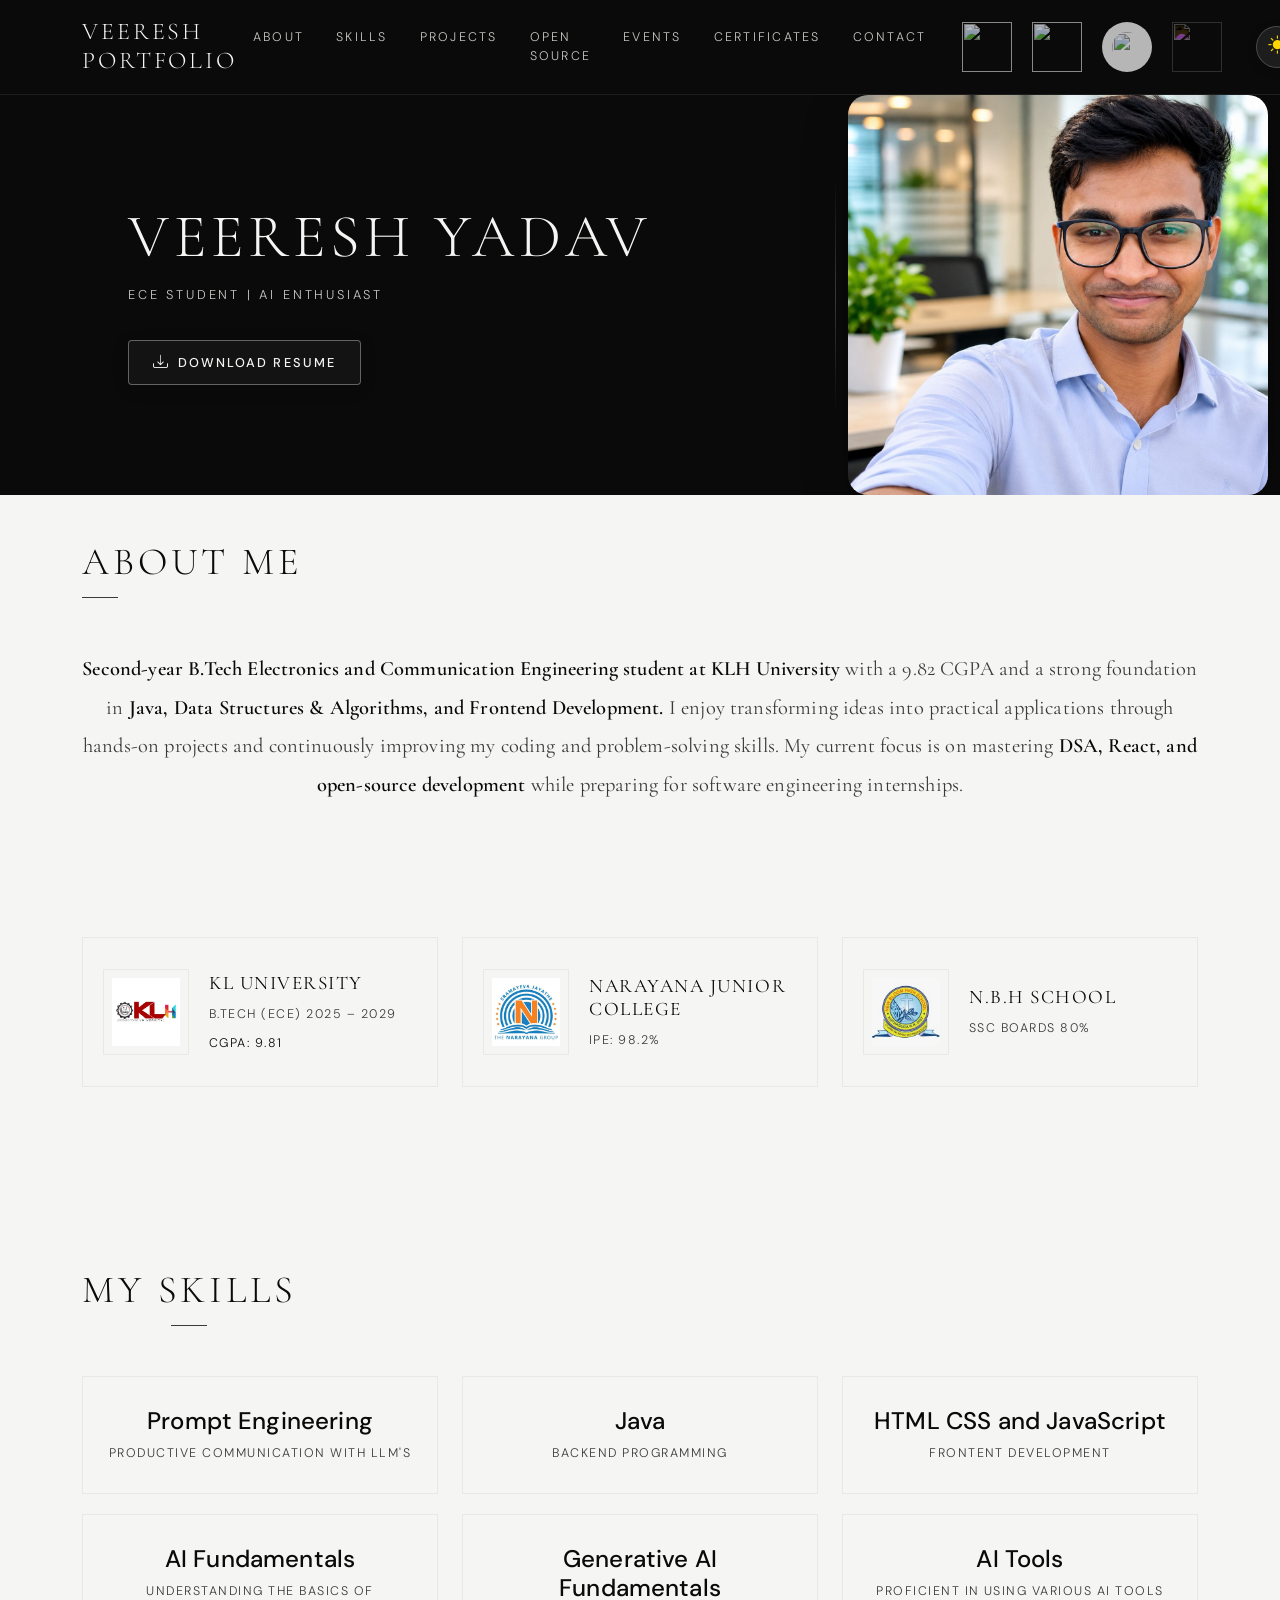
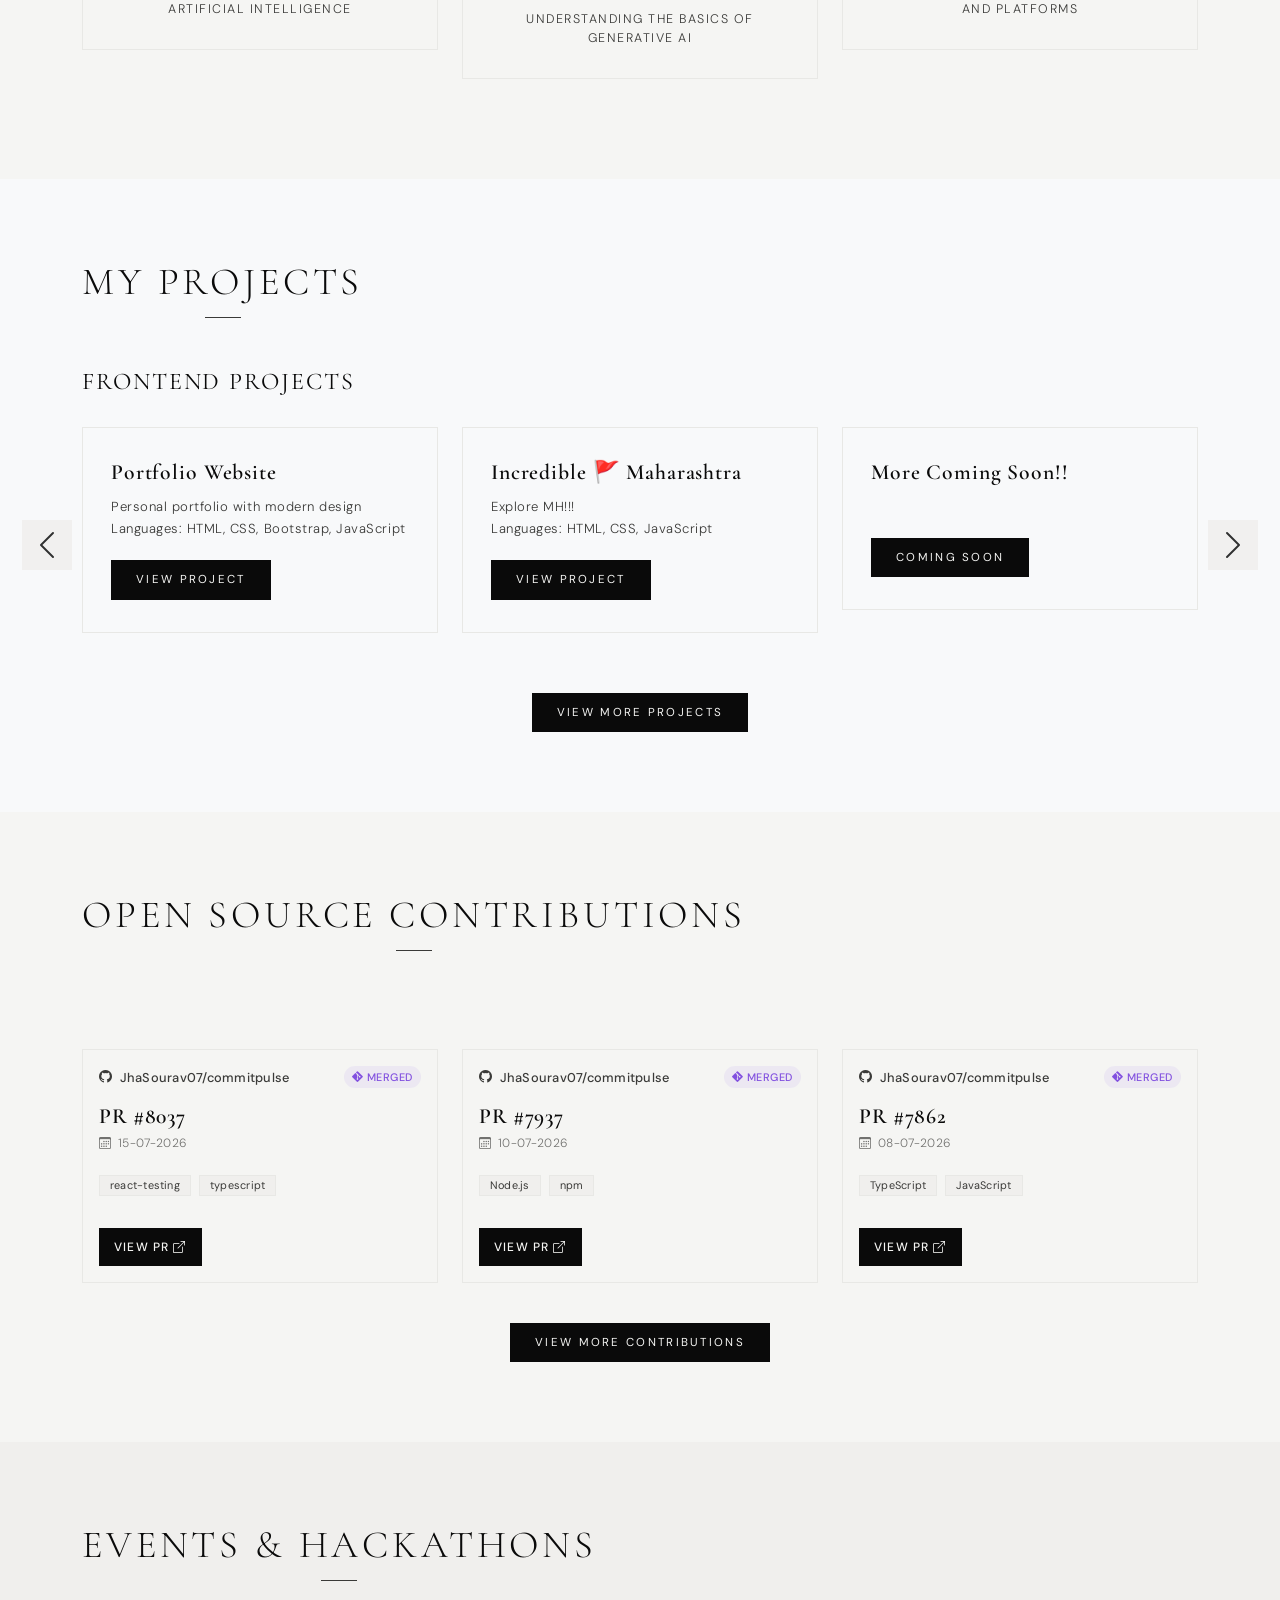
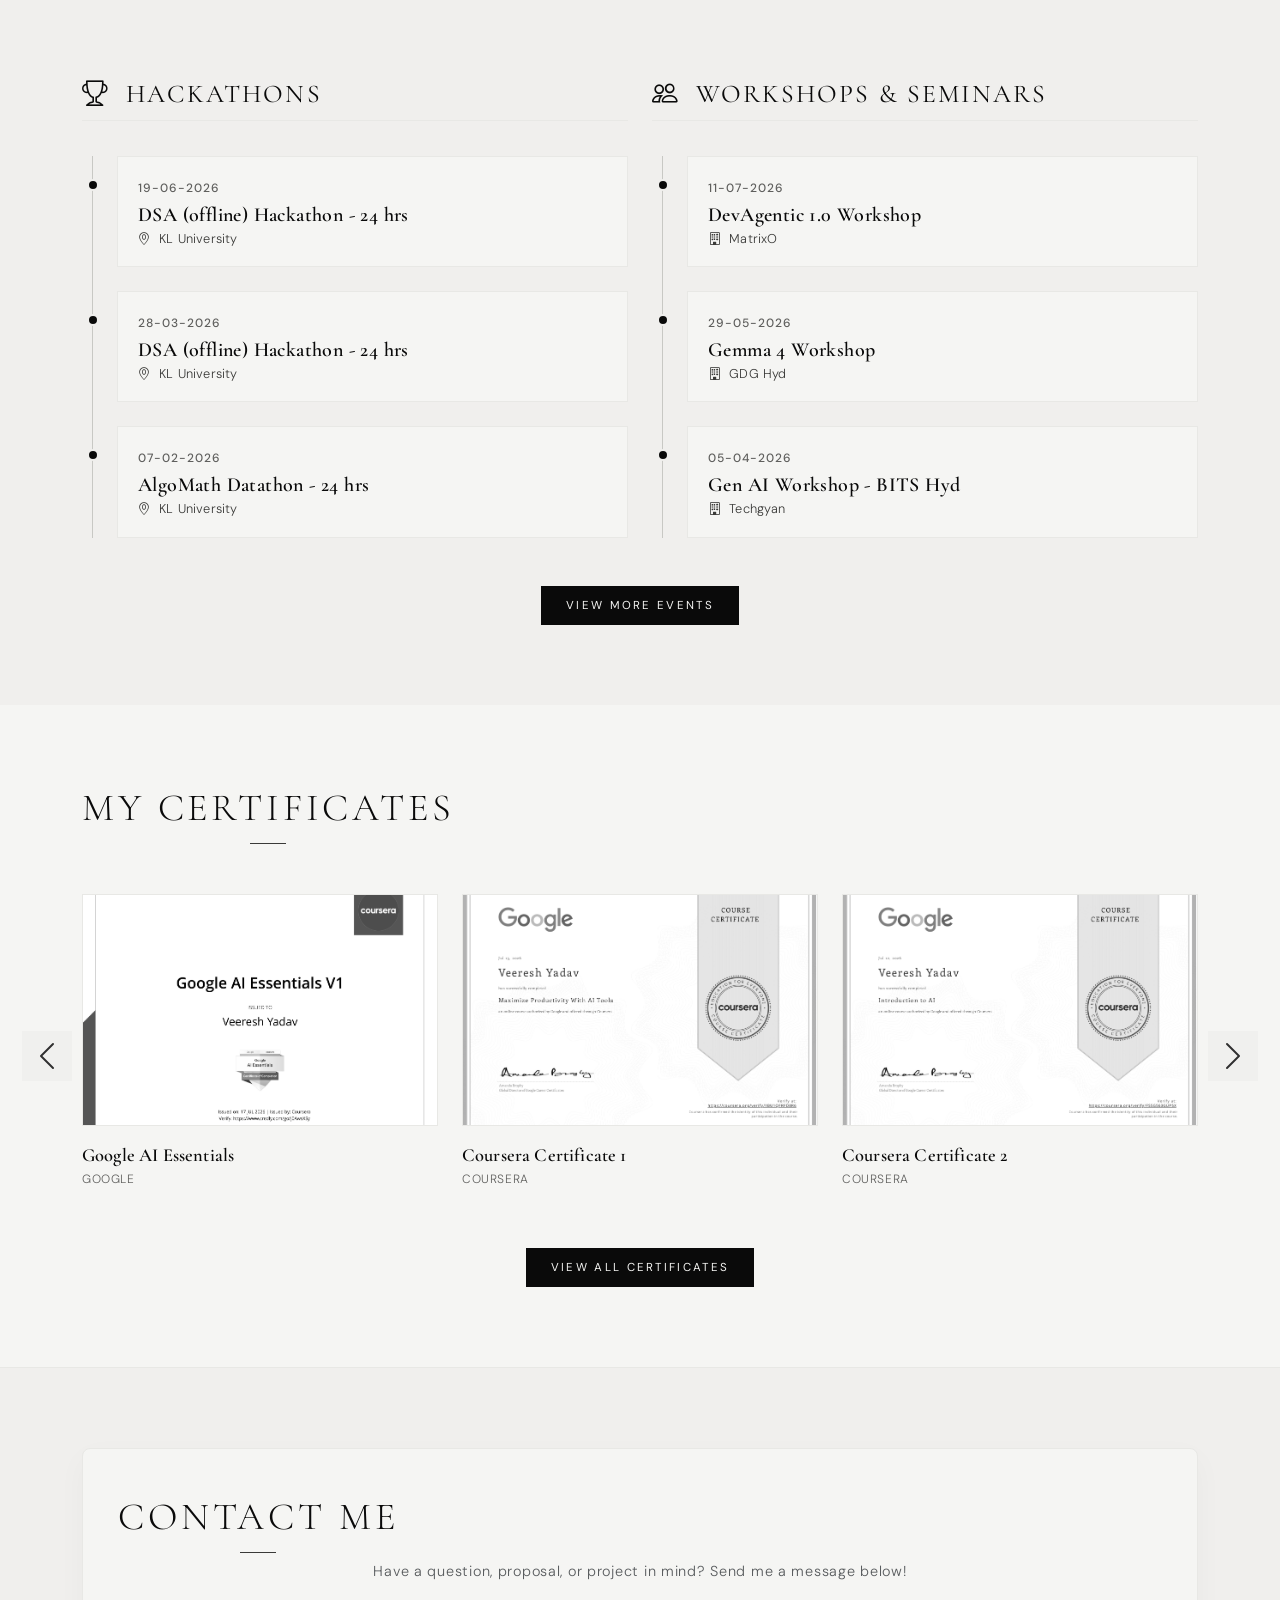
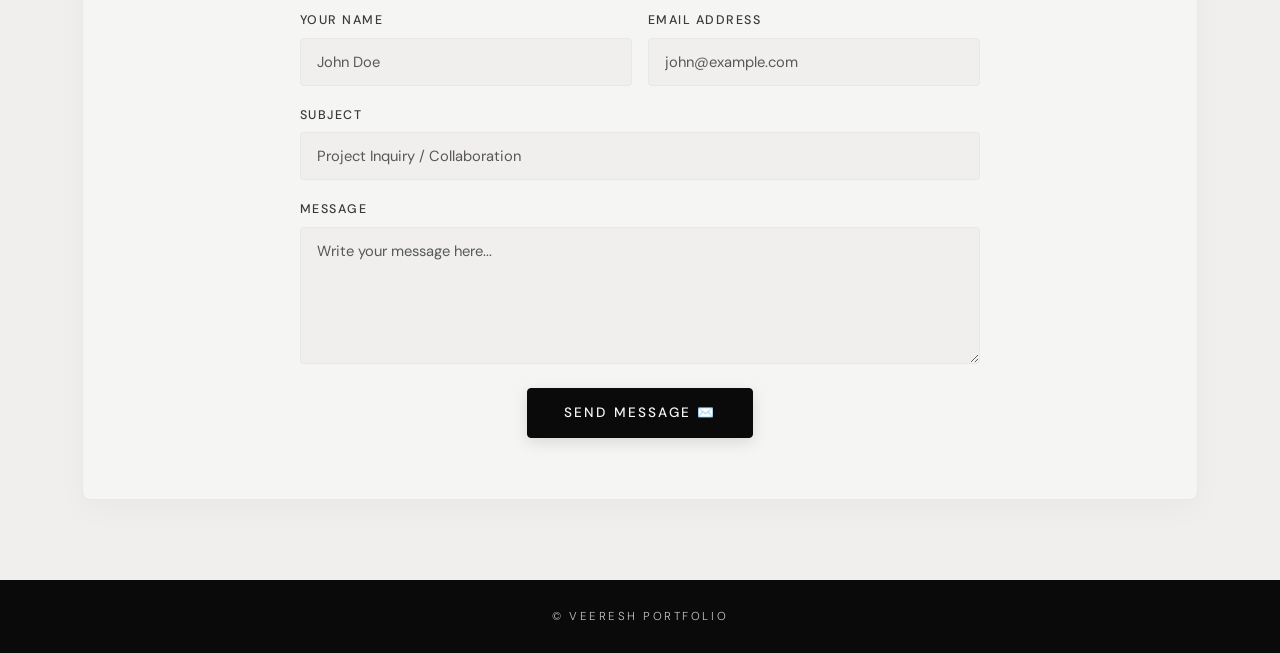
==== index.html @ f511f42e "Organize portfolio workspace into subdirectories, update asset paths, add real-time search & filters" ====
<!DOCTYPE html>
<html lang="en">
<head>
    <link rel="stylesheet" href="https://cdn.jsdelivr.net/npm/lightgallery@2.8.1/css/lightgallery-bundle.min.css">
    <meta charset="UTF-8">
    <meta name="viewport" content="width=device-width, initial-scale=1.0">
    <title>My Portfolio</title>

    <!-- Bootstrap -->
    <link href="https://cdn.jsdelivr.net/npm/bootstrap@5.3.0/dist/css/bootstrap.min.css" rel="stylesheet">

    <!-- Bootstrap Icons -->
    <link rel="stylesheet" href="https://cdn.jsdelivr.net/npm/bootstrap-icons@1.11.0/font/bootstrap-icons.css">

    <!-- Google Fonts -->
    <link href="https://fonts.googleapis.com/css2?family=Cormorant+Garamond:wght@300;400;600&family=DM+Sans:wght@300;400;500&display=swap" rel="stylesheet">

    <!-- CSS -->
    <link rel="stylesheet" href="css/style.css">

</head>
<body>

    <!-- Navigation -->
    <nav class="navbar navbar-expand-lg navbar-dark bg-dark">
        <div class="container">
            <h2 style="color: #f8f9fa;">Veeresh Portfolio</h2>
            <button class="navbar-toggler" type="button" data-bs-toggle="collapse" data-bs-target="#navbarNav" aria-controls="navbarNav" aria-expanded="false" aria-label="Toggle navigation">
                <span class="navbar-toggler-icon"></span>
            </button>
            <div class="collapse navbar-collapse" id="navbarNav">
                <ul class="navbar-nav ms-auto">
                    <li class="nav-item">
                        <a class="nav-link" href="#about">About</a>
                    </li>
                    <li class="nav-item">
                        <a class="nav-link" href="#skills">Skills</a>
                    </li>
                    <li class="nav-item">
                        <a class="nav-link" href="#projects">Projects</a>
                    </li>
                    <li class="nav-item">
                        <a class="nav-link" href="#open-source">Open Source</a>
                    </li>
                    <li class="nav-item">
                        <a class="nav-link" href="#events">Events</a>
                    </li>
                    <li class="nav-item">
                        <a class="nav-link" href="#certificates">Certificates</a>
                    </li>
                    <li class="nav-item">
                        <a class="nav-link" href="#contact">Contact</a>
                    </li>
                </ul>
                <div class="social-icons">
                    <a href="https://www.linkedin.com/in/veeresh-yadav-a469a0374/" target="_blank" title="LinkedIn">
                        <img src="https://encrypted-tbn0.gstatic.com/images?q=tbn:ANd9GcT4B0lk6cO-FZhgOKOKVr5Fk4RIsDLEhRMFjQ&s" style="width:50px; height: 50px;">
                    </a>
                    <a href="https://github.com/veeresh4520" title="GitHub">
                        <img src="https://cdn.pixabay.com/photo/2022/01/30/13/33/github-6980894_1280.png" style="width:50px; height:50px">
                    </a>
                   <a href="https://codeforces.com/profile/Veerrr" target="_blank" title="Codeforces">
                        <img src="https://sta.codeforces.com/s/0/favicon-32x32.png" style="width:50px; height:50px; padding: 10px; background-color: white; border-radius: 50%;">
                    </a>
                    <a href="https://leetcode.com/u/veeresh4520/" target="_blank" title="LeetCode">
                        <img src="https://upload.wikimedia.org/wikipedia/commons/1/19/LeetCode_logo_black.png" style="width:50px; height:50px; filter: invert(1);">
                    </a>
                </div>
                <div class="d-flex align-items-center ms-lg-3 mt-3 mt-lg-0 justify-content-center">
                    <button id="themeToggle" class="theme-toggle-btn" aria-label="Toggle Theme" title="Toggle Day/Night Mode">
                        <i class="bi bi-sun-fill theme-icon-sun"></i>
                        <i class="bi bi-moon-stars-fill theme-icon-moon" style="display: none;"></i>
                    </button>
                </div>
            </div>
        </div>
    </nav>

    <!-- Hero Section -->
    <section class="hero-section" id="profile">
        <div class="header-container2">
            <div class="header-container">
                <h1 class="display-4">VEERESH YADAV</h1>
                <p class="lead">ECE Student | AI Enthusiast </p>
                <div class="hero-actions">
                    <a href="assets/docs/Resume (3).pdf" download="Veeresh_Yadav_Resume.pdf" class="btn-hero-resume">
                        <i class="bi bi-download me-2"></i>Download Resume
                    </a>
                </div>
            </div>
            <div class="hero-image-wrap">
                <img src="assets/images/profile.jpg" class="hero-image" alt="Veeresh Yadav">
            </div>
        </div>
    </section>

    <!-- About Me Section -->
    <section class="about-me-section py-3" id="about">
        <div class="container">
            <div class="about-me-content reveal">
                <h2 class="section-title">About Me</h2>
                <p>
                    <strong>Second-year B.Tech Electronics and Communication Engineering student at KLH University</strong> with a 9.82 CGPA and a strong foundation in <strong>Java, Data Structures &amp; Algorithms, and Frontend Development.</strong> I enjoy transforming ideas into practical applications through hands-on projects and continuously improving my coding and problem-solving skills. My current focus is on mastering <strong>DSA, React, and open-source development</strong> while preparing for software engineering internships.
                </p>
            </div>
        </div>
    </section>

    <!-- Education details -->
    <section class="py-5" id="education">
        <div class="container">
            <div class="row justify-content-center">
                <div class="col-md-4">
                    <div class="skill-card education-card reveal delay-1">
                        <img src="assets/images/KLH.jpg" alt="KL University logo" class="education-logo">
                        <div class="education-details">
                            <h4>KL UNIVERSITY</h4>
                            <p>B.Tech (ECE) 2025 – 2029</p>
                            <p class="education-score">CGPA: 9.81</p>
                        </div>
                    </div>
                </div>
                <div class="col-md-4">
                    <div class="skill-card education-card reveal delay-2">
                        <img src="assets/images/Narayana.jpg" alt="Narayana Junior College logo" class="education-logo">
                        <div class="education-details">
                            <h4>NARAYANA JUNIOR COLLEGE</h4>
                            <p>IPE: 98.2%</p>
                        </div>
                    </div>
                </div>
                <div class="col-md-4">
                    <div class="skill-card education-card reveal delay-3">
                        <img src="assets/images/NBHS.jpg" alt="N.B.H School logo" class="education-logo">
                        <div class="education-details">
                            <h4>N.B.H SCHOOL</h4>
                            <p>SSC Boards 80%</p>
                        </div>
                    </div>
                </div>
            </div>
        </div>
    </section>

    <!-- Skills Section -->
    <section class="py-5" id="skills">
        <div class="container">
            <h2 class="section-title text-center reveal">My Skills</h2>
            <div class="row">
                <div class="col-md-4">
                    <div class="skill-card reveal delay-1">
                        <h4>Prompt Engineering</h4>
                        <p>Productive communication with LLM's</p>
                    </div>
                </div>
                <div class="col-md-4">
                    <div class="skill-card reveal delay-2">
                        <h4>Java</h4>
                        <p>Backend Programming</p>
                    </div>
                </div>
                <div class="col-md-4">
                    <div class="skill-card reveal delay-3">
                        <h4>HTML CSS and JavaScript</h4>
                        <p>Frontent Development</p>
                    </div>
                </div>
                <div class="col-md-4">
                    <div class="skill-card reveal delay-1">
                        <h4>AI Fundamentals</h4>
                        <p>Understanding the basics of Artificial Intelligence</p>
                    </div>
                </div>
                <div class="col-md-4">
                    <div class="skill-card reveal delay-2">
                        <h4>Generative AI Fundamentals</h4>
                        <p>Understanding the basics of Generative AI</p>
                    </div>
                </div>
                <div class="col-md-4">
                    <div class="skill-card reveal delay-3">
                        <h4>AI Tools</h4>
                        <p>Proficient in using various AI tools and platforms</p>
                    </div>
                </div>
            </div>
        </div>
    </section>

    <!-- Projects Section -->
    <section class="py-5 bg-light" id="projects">
        <div class="container">
            <h2 class="section-title text-center reveal">My Projects</h2>

            <!-- Frontend Projects Carousel -->
            <h4 class="carousel-subtitle reveal">Frontend Projects</h4>
            <div id="frontendCarousel" class="carousel slide project-carousel" data-bs-ride="false">
                <div class="carousel-inner">
                    <div class="carousel-item active">
                        <div class="row">
                            <div class="col-md-4">
                                <div class="card project-card">
                                    <div class="card-body">
                                        <h5 class="card-title">Portfolio Website</h5>
                                        <p class="card-text">Personal portfolio with modern design<br>Languages: HTML, CSS, Bootstrap, JavaScript</p>
                                        <a href="#" target="_blank" class="btn btn-primary">View Project</a>
                                    </div>
                                </div>
                            </div>
                            <div class="col-md-4">
                                <div class="card project-card">
                                    <div class="card-body">
                                        <h5 class="card-title"> Incredible 🚩 Maharashtra </h5>
                                        <p class="card-text">Explore MH!!!<br>Languages: HTML, CSS, JavaScript</p>
                                        <a href="https://github.com/veeresh4520/Maharashtra" target="_blank" class="btn btn-primary">View Project</a>
                                    </div>
                                </div>
                            </div>
                            <div class="col-md-4">
                                <div class="card project-card">
                                    <div class="card-body">
                                        <h5 class="card-title">More Coming Soon!!</h5>
                                        <p class="card-text"><br></p>
                                        <a href="#" target="_blank" class="btn btn-primary">Coming Soon</a>
                                    </div>
                                </div>
                            </div>
                        </div>
                    </div>


                </div>

                <button class="carousel-control-prev" type="button" data-bs-target="#frontendCarousel" data-bs-slide="prev">
                    <span class="carousel-control-prev-icon"></span>
                </button>
                <button class="carousel-control-next" type="button" data-bs-target="#frontendCarousel" data-bs-slide="next">
                    <span class="carousel-control-next-icon"></span>
                </button>
            </div>

            <!-- Java Projects Carousel -->
<!-- Java Projects Carousel -->
<h4 class="carousel-subtitle mt-5 reveal">Java Projects</h4>
<div id="javaCarousel" class="carousel slide project-carousel" data-bs-ride="false">
    <div class="carousel-inner">

        <!-- First Slide -->
        <div class="carousel-item active">
            <div class="row">

                <div class="col-md-4">
                    <div class="card project-card">
                        <div class="card-body">
                            <h5 class="card-title">Tic-Tac-Toe</h5>
                            <p class="card-text">
                                Can you defeat the compiler?<br>
                                Language: Java
                            </p>
                            <a href="https://github.com/veeresh4520/Tic-Tac-Toe/tree/main"
                               target="_blank"
                               class="btn btn-primary">
                                View Project
                            </a>
                        </div>
                    </div>
                </div>

                <div class="col-md-4">
                    <div class="card project-card">
                        <div class="card-body">
                            <h5 class="card-title">Four Queens</h5>
                            <p class="card-text">
                                Can you place all the queens safely?<br>
                                Language: Java
                            </p>
                            <a href="https://github.com/veeresh4520/4-Queens"
                               target="_blank"
                               class="btn btn-primary">
                                View Project
                            </a>
                        </div>
                    </div>
                </div>

                <div class="col-md-4">
                    <div class="card project-card">
                        <div class="card-body">
                            <h5 class="card-title">Student Examination Management System</h5>
                            <p class="card-text">
                                Manage exams and student results with ease.<br>
                                Language: Java
                            </p>
                            <a href="https://github.com/SK-Sathyavada-008/Quiz-Analysis"
                               target="_blank"
                               class="btn btn-primary">
                                View Project
                            </a>
                        </div>
                    </div>
                </div>

            </div>
        </div>

        <!-- Second Slide -->
        <div class="carousel-item">
            <div class="row">

                <div class="col-md-4">
                    <div class="card project-card">
                        <div class="card-body">
                            <h5 class="card-title">Number Guessing Game</h5>
                            <p class="card-text">
                                Can you guess the number right?<br>
                                Language: Java
                            </p>
                            <a href="https://github.com/veeresh4520/Number---Gussing--Game"
                               target="_blank"
                               class="btn btn-primary">
                                View Project
                            </a>
                        </div>
                    </div>
                </div>

            </div>
        </div>

    </div>

    <button class="carousel-control-prev"
            type="button"
            data-bs-target="#javaCarousel"
            data-bs-slide="prev">
        <span class="carousel-control-prev-icon"></span>
    </button>

    <button class="carousel-control-next"
            type="button"
            data-bs-target="#javaCarousel"
            data-bs-slide="next">
        <span class="carousel-control-next-icon"></span>
    </button>
</div>
            <!-- Collaboration Projects -->
            <h4 class="carousel-subtitle mt-5 reveal">Collaboration Projects</h4>
            <div id="collabCarousel" class="carousel slide project-carousel" data-bs-ride="false">
                <div class="carousel-inner">
                    <div class="carousel-item active">
                        <div class="row">
                            <div class="col-md-4">
                                <div class="card project-card">
                                    <div class="card-body">
                                        <h5 class="card-title">TimeWaste Pro</h5>
                                        <p class="card-text">The most productive way to procrastinate<br>Language: HTML, CSS, JavaScript</p>
                                        <a href="https://timewaste-pro.netlify.app/" target="_blank" class="btn btn-primary">View Project</a>
                                        <p class="mt-2" style="font-size:0.78rem; color:#3a3a38; letter-spacing:0.06em;">Collaborator: Sai Keerthana </p>
                                    </div>
                                </div>
                            </div>
                            <div class="col-md-4">
                                <div class="card project-card">
                                    <div class="card-body">
                                        <h5 class="card-title">Velora</h5>
                                        <p class="card-text">AI-powered search & learning engine with LRU Cache<br>Language: Java</p>
                                        <a href="https://search-engine1.lovable.app/" target="_blank" class="btn btn-primary">View Project</a>
                                        <p class="mt-2" style="font-size:0.78rem; color:#3a3a38; letter-spacing:0.06em;">Collaborator: Sai Keerthana</p>
                                    </div>
                                </div>
                            </div>
                        </div>
                    </div>

                </div>
                <button class="carousel-control-prev" type="button" data-bs-target="#collabCarousel" data-bs-slide="prev">
                    <span class="carousel-control-prev-icon"></span>
                </button>
                <button class="carousel-control-next" type="button" data-bs-target="#collabCarousel" data-bs-slide="next">
                    <span class="carousel-control-next-icon"></span>
                </button>
            </div>

             <div class="text-center mt-4 reveal">
            <a href="projects.html"
               class="btn btn-primary">
                View More Projects
            </a>
        </div>
        </div>
    </section>

    <!-- Open Source Contributions Section -->
    <section class="py-5 reveal" id="open-source">
        <div class="container">
            <h2 class="section-title text-center reveal">Open Source Contributions</h2>
            <div class="row mt-5">
                <!-- PR 1 -->
                <div class="col-md-4 mb-4">
                    <div class="card osc-card h-100 reveal delay-1">
                        <div class="card-body d-flex flex-column justify-content-between">
                            <div>
                                <div class="d-flex align-items-center justify-content-between mb-3">
                                    <span class="osc-repo"><i class="bi bi-github me-1"></i> JhaSourav07/commitpulse</span>
                                    <span class="osc-status-badge"><i class="bi bi-git"></i> Merged</span>
                                </div>
                                <h5 class="osc-title">PR #8037</h5>
                                <p class="osc-date"><i class="bi bi-calendar3 me-1"></i> 15-07-2026</p>
                            </div>
                            <div>
                                <div class="osc-tags mb-3">
                                    <span class="badge tag-badge">react-testing</span>
                                    <span class="badge tag-badge">typescript</span>
                                </div>
                                <a href="https://github.com/JhaSourav07/commitpulse/pull/8037" target="_blank" class="osc-link">
                                    View PR <i class="bi bi-box-arrow-up-right ms-1"></i>
                                </a>
                            </div>
                        </div>
                    </div>
                </div>
                <!-- PR 2 -->
                <div class="col-md-4 mb-4">
                    <div class="card osc-card h-100 reveal delay-2">
                        <div class="card-body d-flex flex-column justify-content-between">
                            <div>
                                <div class="d-flex align-items-center justify-content-between mb-3">
                                    <span class="osc-repo"><i class="bi bi-github me-1"></i> JhaSourav07/commitpulse</span>
                                    <span class="osc-status-badge"><i class="bi bi-git"></i> Merged</span>
                                </div>
                                <h5 class="osc-title">PR #7937</h5>
                                <p class="osc-date"><i class="bi bi-calendar3 me-1"></i> 10-07-2026</p>
                            </div>
                            <div>
                                <div class="osc-tags mb-3">
                                    <span class="badge tag-badge">Node.js</span>
                                    <span class="badge tag-badge">npm</span>
                                </div>
                                <a href="https://github.com/JhaSourav07/commitpulse/pull/7937" target="_blank" class="osc-link">
                                    View PR <i class="bi bi-box-arrow-up-right ms-1"></i>
                                </a>
                            </div>
                        </div>
                    </div>
                </div>
                <!-- PR 3 -->
                <div class="col-md-4 mb-4">
                    <div class="card osc-card h-100 reveal delay-3">
                        <div class="card-body d-flex flex-column justify-content-between">
                            <div>
                                <div class="d-flex align-items-center justify-content-between mb-3">
                                    <span class="osc-repo"><i class="bi bi-github me-1"></i> JhaSourav07/commitpulse</span>
                                    <span class="osc-status-badge"><i class="bi bi-git"></i> Merged</span>
                                </div>
                                <h5 class="osc-title">PR #7862</h5>
                                <p class="osc-date"><i class="bi bi-calendar3 me-1"></i> 08-07-2026</p>
                            </div>
                            <div>
                                <div class="osc-tags mb-3">
                                    <span class="badge tag-badge">TypeScript</span>
                                    <span class="badge tag-badge">JavaScript</span>
                                </div>
                                <a href="https://github.com/JhaSourav07/commitpulse/pull/7862" target="_blank" class="osc-link">
                                    View PR <i class="bi bi-box-arrow-up-right ms-1"></i>
                                </a>
                            </div>
                        </div>
                    </div>
                </div>
                <!-- PR 4 -->
                <div class="col-md-4 mb-4">
                    <div class="card osc-card h-100 reveal delay-1">
                        <div class="card-body d-flex flex-column justify-content-between">
                            <div>
                                <div class="d-flex align-items-center justify-content-between mb-3">
                                    <span class="osc-repo"><i class="bi bi-github me-1"></i> JhaSourav07/commitpulse</span>
                                    <span class="osc-status-badge"><i class="bi bi-git"></i> Merged</span>
                                </div>
                                <h5 class="osc-title">PR #7786</h5>
                                <p class="osc-date"><i class="bi bi-calendar3 me-1"></i> 06-07-2026</p>
                            </div>
                            <div>
                                <div class="osc-tags mb-3">
                                    <span class="badge tag-badge">React Testing</span>
                                    <span class="badge tag-badge">Vitest</span>
                                </div>
                                <a href="https://github.com/JhaSourav07/commitpulse/pull/7786" target="_blank" class="osc-link">
                                    View PR <i class="bi bi-box-arrow-up-right ms-1"></i>
                                </a>
                            </div>
                        </div>
                    </div>
                </div>
                <!-- PR 5 -->
                <div class="col-md-4 mb-4">
                    <div class="card osc-card h-100 reveal delay-2">
                        <div class="card-body d-flex flex-column justify-content-between">
                            <div>
                                <div class="d-flex align-items-center justify-content-between mb-3">
                                    <span class="osc-repo"><i class="bi bi-github me-1"></i> JhaSourav07/commitpulse</span>
                                    <span class="osc-status-badge"><i class="bi bi-git"></i> Merged</span>
                                </div>
                                <h5 class="osc-title">PR #7400</h5>
                                <p class="osc-date"><i class="bi bi-calendar3 me-1"></i> 28-06-2026</p>
                            </div>
                            <div>
                                <div class="osc-tags mb-3">
                                    <span class="badge tag-badge">React</span>
                                    <span class="badge tag-badge">TypeScript</span>
                                    <span class="badge tag-badge">Vitest</span>
                                </div>
                                <a href="https://github.com/JhaSourav07/commitpulse/pull/7400" target="_blank" class="osc-link">
                                    View PR <i class="bi bi-box-arrow-up-right ms-1"></i>
                                </a>
                            </div>
                        </div>
                    </div>
                </div>
                <!-- PR 6 -->
                <div class="col-md-4 mb-4">
                    <div class="card osc-card h-100 reveal delay-3">
                        <div class="card-body d-flex flex-column justify-content-between">
                            <div>
                                <div class="d-flex align-items-center justify-content-between mb-3">
                                    <span class="osc-repo"><i class="bi bi-github me-1"></i> lingdojo/kana-dojo</span>
                                    <span class="osc-status-badge"><i class="bi bi-git"></i> Merged</span>
                                </div>
                                <h5 class="osc-title">PR #19653</h5>
                                <p class="osc-date"><i class="bi bi-calendar3 me-1"></i> 05-06-2026</p>
                            </div>
                            <div>
                                <div class="osc-tags mb-3">
                                    <span class="badge tag-badge">React</span>
                                    <span class="badge tag-badge">TypeScript</span>
                                    <span class="badge tag-badge">JSON</span>
                                </div>
                                <a href="https://github.com/lingdojo/kana-dojo/pull/19653" target="_blank" class="osc-link">
                                    View PR <i class="bi bi-box-arrow-up-right ms-1"></i>
                                </a>
                            </div>
                        </div>
                    </div>
                </div>
                <!-- PR 7 -->
                <div class="col-md-4 mb-4">
                    <div class="card osc-card h-100 reveal delay-1">
                        <div class="card-body d-flex flex-column justify-content-between">
                            <div>
                                <div class="d-flex align-items-center justify-content-between mb-3">
                                    <span class="osc-repo"><i class="bi bi-github me-1"></i> Roshanjossey/code-contributions</span>
                                    <span class="osc-status-badge"><i class="bi bi-git"></i> Merged</span>
                                </div>
                                <h5 class="osc-title">PR #1111</h5>
                                <p class="osc-date"><i class="bi bi-calendar3 me-1"></i> 25-04-2026</p>
                            </div>
                            <div>
                                <div class="osc-tags mb-3">
                                    <span class="badge tag-badge">HTML</span>
                                    <span class="badge tag-badge">CSS</span>
                                    <span class="badge tag-badge">JavaScript</span>
                                </div>
                                <a href="https://github.com/Roshanjossey/code-contributions/pull/1111" target="_blank" class="osc-link">
                                    View PR <i class="bi bi-box-arrow-up-right ms-1"></i>
                                </a>
                            </div>
                        </div>
                    </div>
                </div>
            </div>
            <div class="text-center mt-3 reveal">
                <a href="contributions.html" class="btn btn-primary">View More Contributions</a>
            </div>
        </div>
    </section>

    <!-- Events & Hackathons Section -->
    <section class="py-5 reveal" id="events">
        <div class="container">
            <h2 class="section-title text-center reveal">Events & Hackathons</h2>
            <div class="row mt-5">
                <!-- Hackathons Column -->
                <div class="col-md-6 mb-5 mb-md-0 reveal delay-1">
                    <h3 class="events-column-title"><i class="bi bi-trophy me-2"></i> Hackathons</h3>
                    <div class="timeline">
                        <!-- Event 1 -->
                        <div class="timeline-item">
                            <div class="timeline-dot"></div>
                            <span class="timeline-date">19-06-2026</span>
                            <h5 class="timeline-title">DSA (offline) Hackathon - 24 hrs</h5>
                            <p class="timeline-meta"><i class="bi bi-geo-alt me-1"></i> KL University</p>
                        </div>
                        <!-- Event 2 -->
                        <div class="timeline-item">
                            <div class="timeline-dot"></div>
                            <span class="timeline-date">28-03-2026</span>
                            <h5 class="timeline-title">DSA (offline) Hackathon - 24 hrs</h5>
                            <p class="timeline-meta"><i class="bi bi-geo-alt me-1"></i> KL University</p>
                        </div>
                        <!-- Event 3 -->
                        <div class="timeline-item">
                            <div class="timeline-dot"></div>
                            <span class="timeline-date">07-02-2026</span>
                            <h5 class="timeline-title">AlgoMath Datathon - 24 hrs</h5>
                            <p class="timeline-meta"><i class="bi bi-geo-alt me-1"></i> KL University</p>
                        </div>
                        <!-- Event 4 -->
                        <div class="timeline-item">
                            <div class="timeline-dot"></div>
                            <span class="timeline-date">17-12-2025</span>
                            <h5 class="timeline-title">Java (offline) Hackathon - 24 hrs</h5>
                            <p class="timeline-meta"><i class="bi bi-geo-alt me-1"></i> KL University</p>
                        </div>
                        <!-- Event 5 -->
                        <div class="timeline-item">
                            <div class="timeline-dot"></div>
                            <span class="timeline-date">28-11-2025</span>
                            <h5 class="timeline-title">ECE Hackathon</h5>
                            <p class="timeline-meta"><i class="bi bi-geo-alt me-1"></i> KL University</p>
                        </div>
                    </div>
                </div>

                <!-- Community Events Column -->
                <div class="col-md-6 reveal delay-2">
                    <h3 class="events-column-title"><i class="bi bi-people me-2"></i> Workshops & Seminars</h3>
                    <div class="timeline">
                        <!-- Event 1 -->
                        <div class="timeline-item">
                            <div class="timeline-dot"></div>
                            <span class="timeline-date">11-07-2026</span>
                            <h5 class="timeline-title">DevAgentic 1.0 Workshop</h5>
                            <p class="timeline-meta"><i class="bi bi-building me-1"></i> MatrixO</p>
                        </div>
                        <!-- Event 2 -->
                        <div class="timeline-item">
                            <div class="timeline-dot"></div>
                            <span class="timeline-date">29-05-2026</span>
                            <h5 class="timeline-title">Gemma 4 Workshop</h5>
                            <p class="timeline-meta"><i class="bi bi-building me-1"></i> GDG Hyd</p>
                        </div>
                        <!-- Event 3 -->
                        <div class="timeline-item">
                            <div class="timeline-dot"></div>
                            <span class="timeline-date">05-04-2026</span>
                            <h5 class="timeline-title">Gen AI Workshop - BITS Hyd</h5>
                            <p class="timeline-meta"><i class="bi bi-building me-1"></i> Techgyan</p>
                        </div>
                        <!-- Event 4 -->
                        <div class="timeline-item">
                            <div class="timeline-dot"></div>
                            <span class="timeline-date">04-04-2026</span>
                            <h5 class="timeline-title">AIML Workshop - BITS Hyd</h5>
                            <p class="timeline-meta"><i class="bi bi-building me-1"></i> Techgyan</p>
                        </div>
                        <!-- Event 5 -->
                        <div class="timeline-item">
                            <div class="timeline-dot"></div>
                            <span class="timeline-date">14-02-2026</span>
                            <h5 class="timeline-title">Felicity 2026 - IIIT Hyd - AI Workshop</h5>
                            <p class="timeline-meta"><i class="bi bi-building me-1"></i> Alence</p>
                        </div>
                    </div>
                </div>
            </div>
            <div class="text-center mt-4 reveal">
                <a href="community.html" class="btn btn-primary">View More Events</a>
            </div>
        </div>
    </section>

    <!-- Certificates Section -->
    <section class="py-5 reveal" id="certificates">
        <div class="container">
            <h2 class="section-title text-center reveal">My Certificates</h2>
            
            <div id="certificates-gallery">
                <div id="certificatesCarousel" class="carousel slide project-carousel" data-bs-ride="false">
                    <div class="carousel-inner">
                        <!-- Slide 1 -->
                        <div class="carousel-item active">
                            <div class="row justify-content-center">
                                <!-- Certificate 1 -->
                                <div class="col-md-4 mb-4">
                                    <a href="assets/certificates/GoogleAIEssential.png" class="certificate-link" data-src="assets/certificates/GoogleAIEssential.png">
                                        <div class="certificate-card">
                                            <img src="assets/certificates/GoogleAIEssential.png" class="img-fluid" alt="Google AI Essentials Certificate">
                                            <div class="certificate-overlay">
                                                <span class="certificate-view-btn">View</span>
                                            </div>
                                        </div>
                                        <div class="certificate-details">
                                            <h6 class="certificate-title">Google AI Essentials</h6>
                                            <p class="certificate-issuer">Google</p>
                                        </div>
                                    </a>
                                </div>
                                <!-- Certificate 2 -->
                                <div class="col-md-4 mb-4">
                                    <a href="assets/certificates/Coursera_1.png" class="certificate-link" data-src="assets/certificates/Coursera_1.png">
                                        <div class="certificate-card">
                                            <img src="assets/certificates/Coursera_1.png" class="img-fluid" alt="Coursera Certificate 1">
                                            <div class="certificate-overlay">
                                                <span class="certificate-view-btn">View</span>
                                            </div>
                                        </div>
                                        <div class="certificate-details">
                                            <h6 class="certificate-title">Coursera Certificate 1</h6>
                                            <p class="certificate-issuer">Coursera</p>
                                        </div>
                                    </a>
                                </div>
                                <!-- Certificate 3 -->
                                <div class="col-md-4 mb-4">
                                    <a href="assets/certificates/Coursera_2.png" class="certificate-link" data-src="assets/certificates/Coursera_2.png">
                                        <div class="certificate-card">
                                            <img src="assets/certificates/Coursera_2.png" class="img-fluid" alt="Coursera Certificate 2">
                                            <div class="certificate-overlay">
                                                <span class="certificate-view-btn">View</span>
                                            </div>
                                        </div>
                                        <div class="certificate-details">
                                            <h6 class="certificate-title">Coursera Certificate 2</h6>
                                            <p class="certificate-issuer">Coursera</p>
                                        </div>
                                    </a>
                                </div>
                            </div>
                        </div>
                        
                        <!-- Slide 2 -->
                        <div class="carousel-item">
                            <div class="row justify-content-center">
                                <!-- Certificate 4 -->
                                <div class="col-md-4 mb-4">
                                    <a href="assets/certificates/Coursera_3.png" class="certificate-link" data-src="assets/certificates/Coursera_3.png">
                                        <div class="certificate-card">
                                            <img src="assets/certificates/Coursera_3.png" class="img-fluid" alt="Coursera Certificate 3">
                                            <div class="certificate-overlay">
                                                <span class="certificate-view-btn">View</span>
                                            </div>
                                        </div>
                                        <div class="certificate-details">
                                            <h6 class="certificate-title">Coursera Certificate 3</h6>
                                            <p class="certificate-issuer">Coursera</p>
                                        </div>
                                    </a>
                                </div>
                                <!-- Certificate 5 -->
                                <div class="col-md-4 mb-4">
                                    <a href="assets/certificates/Coursera_4.png" class="certificate-link" data-src="assets/certificates/Coursera_4.png">
                                        <div class="certificate-card">
                                            <img src="assets/certificates/Coursera_4.png" class="img-fluid" alt="Coursera Certificate 4">
                                            <div class="certificate-overlay">
                                                <span class="certificate-view-btn">View</span>
                                            </div>
                                        </div>
                                        <div class="certificate-details">
                                            <h6 class="certificate-title">Coursera Certificate 4</h6>
                                            <p class="certificate-issuer">Coursera</p>
                                        </div>
                                    </a>
                                </div>
                                <!-- Certificate 6 -->
                                <div class="col-md-4 mb-4">
                                    <a href="assets/certificates/Fluency.png" class="certificate-link" data-src="assets/certificates/Fluency.png">
                                        <div class="certificate-card">
                                            <img src="assets/certificates/Fluency.png" class="img-fluid" alt="Fluency Certificate">
                                            <div class="certificate-overlay">
                                                <span class="certificate-view-btn">View</span>
                                            </div>
                                        </div>
                                        <div class="certificate-details">
                                            <h6 class="certificate-title">Fluency Certificate</h6>
                                            <p class="certificate-issuer">Fluency</p>
                                        </div>
                                    </a>
                                </div>
                            </div>
                        </div>

                        <!-- Slide 3 -->
                        <div class="carousel-item">
                            <div class="row justify-content-center">
                                <!-- Certificate 7 -->
                                <div class="col-md-4 mb-4">
                                    <a href="assets/certificates/Harvard.jpg" class="certificate-link" data-src="assets/certificates/Harvard.jpg">
                                        <div class="certificate-card">
                                            <img src="assets/certificates/Harvard.jpg" class="img-fluid" alt="Harvard Certificate">
                                            <div class="certificate-overlay">
                                                <span class="certificate-view-btn">View</span>
                                            </div>
                                        </div>
                                        <div class="certificate-details">
                                            <h6 class="certificate-title">Harvard Certificate</h6>
                                            <p class="certificate-issuer">Harvard University</p>
                                        </div>
                                    </a>
                                </div>
                                <!-- Certificate 8 -->
                                <div class="col-md-4 mb-4">
                                    <a href="assets/certificates/GenAi.jpg" class="certificate-link" data-src="assets/certificates/GenAi.jpg">
                                        <div class="certificate-card">
                                            <img src="assets/certificates/GenAi.jpg" class="img-fluid" alt="Generative AI Certificate">
                                            <div class="certificate-overlay">
                                                <span class="certificate-view-btn">View</span>
                                            </div>
                                        </div>
                                        <div class="certificate-details">
                                            <h6 class="certificate-title">Generative AI Certificate</h6>
                                            <p class="certificate-issuer">IBM SKILLS</p>
                                        </div>
                                    </a>
                                </div>
                            </div>
                        </div>
                    </div>
                    
                    <button class="carousel-control-prev" type="button" data-bs-target="#certificatesCarousel" data-bs-slide="prev">
                        <span class="carousel-control-prev-icon"></span>
                    </button>
                    <button class="carousel-control-next" type="button" data-bs-target="#certificatesCarousel" data-bs-slide="next">
                        <span class="carousel-control-next-icon"></span>
                    </button>
                </div>
            </div>
            <div class="text-center mt-4 reveal">
                <a href="certificate.html" class="btn btn-primary">View All Certificates</a>
            </div>
        </div>
    </section>

    <!-- Contact Me Section -->
    <section class="contact-section py-5" id="contact">
        <div class="container">
            <div class="contact-card reveal">
                <h2 class="section-title text-center mb-2">Contact Me</h2>
                <p class="text-center text-muted mb-4" style="font-size: 0.9rem; letter-spacing: 0.05em;">
                    Have a question, proposal, or project in mind? Send me a message below!
                </p>
                <form id="contactForm" action="https://formspree.io/f/veereshyadav74103@gmail.com" method="POST" class="contact-form mx-auto" style="max-width: 680px;">
                    <div class="row g-3">
                        <div class="col-md-6">
                            <label for="contactName" class="form-label">Your Name</label>
                            <input type="text" class="form-control" id="contactName" name="name" placeholder="John Doe" required>
                        </div>
                        <div class="col-md-6">
                            <label for="contactEmail" class="form-label">Email Address</label>
                            <input type="email" class="form-control" id="contactEmail" name="email" placeholder="john@example.com" required>
                        </div>
                        <div class="col-12">
                            <label for="contactSubject" class="form-label">Subject</label>
                            <input type="text" class="form-control" id="contactSubject" name="subject" placeholder="Project Inquiry / Collaboration" required>
                        </div>
                        <div class="col-12">
                            <label for="contactMessage" class="form-label">Message</label>
                            <textarea class="form-control" id="contactMessage" name="message" rows="5" placeholder="Write your message here..." required></textarea>
                        </div>
                        <div class="col-12 text-center mt-4">
                            <button type="submit" class="btn btn-submit-contact">
                                <span>Send Message ✉️</span>
                            </button>
                        </div>
                        <div class="col-12">
                            <div id="contactFormStatus" class="form-status-msg text-center mt-3" style="display: none;"></div>
                        </div>
                    </div>
                </form>
            </div>
        </div>
    </section>

    <!-- Footer -->
    <footer>
        <div class="container">
            <p>&copy; Veeresh Portfolio</p>
        </div>
    </footer>

    <!-- Bootstrap JS (required for navbar toggle + carousels to work) -->
    <script src="https://cdn.jsdelivr.net/npm/bootstrap@5.3.0/dist/js/bootstrap.bundle.min.js"></script>

    <!-- lightGallery core + plugins (loaded once, in correct order) -->
    <script src="https://cdn.jsdelivr.net/npm/lightgallery@2.8.1/lightgallery.min.js"></script>
    <script src="https://cdn.jsdelivr.net/npm/lightgallery@2.8.1/plugins/zoom/lg-zoom.min.js"></script>
    <script src="https://cdn.jsdelivr.net/npm/lightgallery@2.8.1/plugins/thumbnail/lg-thumbnail.min.js"></script>
    <script>
        lightGallery(document.getElementById("certificates-gallery"), {
            speed: 500,
            selector: ".certificate-link",
            download: true,
            thumbnail: true,
            zoom: true
        });
    </script>
    

    <!-- Back to Top Button -->
    <button id="backToTop" onclick="window.scrollTo({top:0,behavior:'smooth'})" style="
        position: fixed;
        bottom: 36px;
        right: 36px;
        width: 44px;
        height: 44px;
        background: var(--black);
        color: var(--white);
        border: 1px solid var(--grey-dark);
        border-radius: 0;
        font-size: 1.1rem;
        cursor: pointer;
        opacity: 0;
        pointer-events: none;
        transition: opacity 0.3s ease, background 0.3s ease, color 0.3s ease;
        display: flex;
        align-items: center;
        justify-content: center;
        z-index: 999;
    ">&#8593;</button>

    <script>
        const btn = document.getElementById('backToTop');
        window.addEventListener('scroll', () => {
            if (window.scrollY > 300) {
                btn.style.opacity = '1';
                btn.style.pointerEvents = 'auto';
            } else {
                btn.style.opacity = '0';
                btn.style.pointerEvents = 'none';
            }
        });
        btn.addEventListener('mouseenter', () => {
            btn.style.background = 'transparent';
            btn.style.color = 'var(--black)';
        });
        btn.addEventListener('mouseleave', () => {
            btn.style.background = 'var(--black)';
            btn.style.color = 'var(--white)';
        });
    </script>

    <script>
        document.addEventListener("DOMContentLoaded", function() {
            // Scroll Reveal Animation using IntersectionObserver
            const revealElements = document.querySelectorAll('.reveal');
            
            const revealObserver = new IntersectionObserver((entries) => {
                entries.forEach(entry => {
                    if (entry.isIntersecting) {
                        entry.target.classList.add('active');
                        revealObserver.unobserve(entry.target);
                    }
                });
            }, {
                threshold: 0.1,
                rootMargin: "0px 0px -50px 0px"
            });
            
            revealElements.forEach(el => {
                revealObserver.observe(el);
            });
        });
    </script>

    <script>
        // Day / Night Theme Toggle Logic
        const themeToggle = document.getElementById('themeToggle');
        const sunIcon = themeToggle?.querySelector('.theme-icon-sun');
        const moonIcon = themeToggle?.querySelector('.theme-icon-moon');

        function setTheme(theme) {
            if (theme === 'dark') {
                document.body.classList.add('dark-theme');
                if (sunIcon && moonIcon) {
                    sunIcon.style.display = 'none';
                    moonIcon.style.display = 'inline-block';
                }
            } else {
                document.body.classList.remove('dark-theme');
                if (sunIcon && moonIcon) {
                    sunIcon.style.display = 'inline-block';
                    moonIcon.style.display = 'none';
                }
            }
            localStorage.setItem('portfolio-theme', theme);
        }

        const savedTheme = localStorage.getItem('portfolio-theme') || 'light';
        setTheme(savedTheme);

        if (themeToggle) {
            themeToggle.addEventListener('click', () => {
                const isDark = document.body.classList.contains('dark-theme');
                setTheme(isDark ? 'light' : 'dark');
            });
        }

        // Contact Form Direct Submission to Email Logic
        const contactForm = document.getElementById('contactForm');
        const contactFormStatus = document.getElementById('contactFormStatus');

        if (contactForm) {
            contactForm.addEventListener('submit', async function(e) {
                e.preventDefault();
                const submitBtn = contactForm.querySelector('button[type="submit"]');
                const originalBtnContent = submitBtn.innerHTML;
                submitBtn.innerHTML = '<span>Sending... ⏳</span>';
                submitBtn.disabled = true;

                const formData = new FormData(contactForm);
                try {
                    const response = await fetch(contactForm.action, {
                        method: 'POST',
                        body: formData,
                        headers: { 'Accept': 'application/json' }
                    });

                    if (response.ok) {
                        contactFormStatus.style.display = 'block';
                        contactFormStatus.className = 'form-status-msg text-center mt-3 text-success';
                        contactFormStatus.innerHTML = '✅ Message sent successfully to veereshyadav74103@gmail.com!';
                        contactForm.reset();
                    } else {
                        throw new Error('Direct submission failed');
                    }
                } catch (err) {
                    const name = encodeURIComponent(formData.get('name') || '');
                    const email = encodeURIComponent(formData.get('email') || '');
                    const subject = encodeURIComponent(formData.get('subject') || 'Portfolio Contact');
                    const message = encodeURIComponent(`From: ${name} (${email})\n\n${formData.get('message') || ''}`);
                    window.location.href = `mailto:veereshyadav74103@gmail.com?subject=${subject}&body=${message}`;
                    
                    contactFormStatus.style.display = 'block';
                    contactFormStatus.className = 'form-status-msg text-center mt-3 text-info';
                    contactFormStatus.innerHTML = '📬 Opening mail app to send directly to veereshyadav74103@gmail.com...';
                } finally {
                    submitBtn.innerHTML = originalBtnContent;
                    submitBtn.disabled = false;
                }
            });
        }
    </script>

</body>
</html>
---- css/style.css ----
:root {
    --black: #0a0a0a;
    --white: #f5f5f3;
    --grey-light: #f0efed;
    --grey-mid: #c8c8c4;
    --grey-dark: #3a3a38;
    --grey-subtle: #e8e8e5;
}

* {
    margin: 0;
    padding: 0;
    box-sizing: border-box;
}

body {
    font-family: 'DM Sans', sans-serif;
    font-weight: 300;
    background: var(--white);
    color: var(--black);
    letter-spacing: 0.01em;
    overflow-x: hidden;
}

.navbar {
    background: var(--black) !important;
    padding: 18px 0;
    border-bottom: 1px solid #1e1e1e;
}
.navbar h2 {
    font-family: 'Cormorant Garamond', serif;
    font-weight: 300;
    font-size: clamp(1.15rem, 4vw, 1.5rem);
    color: var(--white) !important;
    letter-spacing: 0.12em;
    text-transform: uppercase;
    margin: 0;
}
.nav-link {
    font-family: 'DM Sans', sans-serif;
    font-weight: 300;
    font-size: 0.78rem;
    letter-spacing: 0.18em;
    text-transform: uppercase;
    color: var(--grey-mid) !important;
    transition: color 0.3s ease;
    padding: 6px 16px !important;
}
.nav-link:hover {
    color: var(--white) !important;
}

.social-icons {
    display: flex;
    align-items: center;
    flex-wrap: nowrap;
    white-space: nowrap;
}

.social-icons a {
    color: var(--grey-mid);
    font-size: 24px;
    margin-left: 20px;
    transition: opacity 0.3s ease;
    opacity: 0.7;
}

.social-icons a:hover {
    opacity: 1;
}

.hero-section {
    background: var(--black);
    color: var(--white);
    padding: 0;
    text-align: left;
    height: 400px;
    overflow: hidden;
    position: relative;
}
.header-container2 {
    display: flex;
    flex-direction: row;
    height: 100%;
}
.header-container {
    display: flex;
    flex-direction: column;
    justify-content: center;
    padding-left: 10%;
    padding-right: 5%;
    flex: 1;
    position: relative;
    z-index: 2;
}
.header-container::after {
    content: '';
    position: absolute;
    right: 0;
    top: 20%;
    height: 60%;
    width: 1px;
    background: linear-gradient(to bottom, transparent, var(--grey-dark), transparent);
}
.hero-section h1 {
    font-family: 'Cormorant Garamond', serif;
    font-weight: 300;
    font-size: clamp(2.4rem, 5vw, 3.8rem);
    letter-spacing: 0.08em;
    color: var(--white);
    line-height: 1.1;
    margin-bottom: 14px;
    opacity: 0;
    animation: heroFadeInUp 1s cubic-bezier(0.16, 1, 0.3, 1) 0.1s forwards;
}
.hero-section .lead {
    font-size: 0.8rem;
    letter-spacing: 0.22em;
    text-transform: uppercase;
    color: var(--grey-mid);
    font-weight: 300;
    opacity: 0;
    animation: heroFadeInUp 1s cubic-bezier(0.16, 1, 0.3, 1) 0.3s forwards;
}
.hero-image-wrap {
    display: flex;
    align-items: center;
    justify-content: center;
    padding: 12px;
    animation: floatImage 4s ease-in-out infinite;
    transition: transform 0.3s ease;
}

.hero-image-wrap:hover {
    transform: scale(1.02);
}

.hero-image {
    height: 400px;
    width: 420px;
    object-fit: cover;
    object-position: center;
    border-radius: 20px;
    box-shadow: 0 18px 45px rgba(0, 0, 0, 0.25);
    opacity: 0;
    animation: heroImageSlideIn 1.2s cubic-bezier(0.16, 1, 0.3, 1) 0.2s forwards;
}

@keyframes floatImage {
    0%, 100% {
        transform: translateY(0px);
    }
    50% {
        transform: translateY(-8px);
    }
}

/* Responsive adjustments for Header, Navbar & Navigation (Tablets & Mobile) */
@media (max-width: 991.98px) {
    .navbar {
        padding: 14px 0;
    }
    .navbar-collapse {
        padding-top: 14px;
        padding-bottom: 12px;
    }
    .navbar-nav {
        text-align: center;
        margin-bottom: 12px !important;
    }
    .nav-link {
        padding: 8px 12px !important;
        font-size: 0.82rem;
    }
    .social-icons {
        justify-content: center;
        gap: 16px;
        margin-top: 10px;
        padding-top: 14px;
        border-top: 1px solid rgba(255, 255, 255, 0.1);
        width: 100%;
        flex-wrap: wrap;
    }
    .social-icons a {
        margin-left: 0;
    }
    .social-icons a img {
        width: 38px !important;
        height: 38px !important;
    }
    
    /* Hero Section Responsive Layout for Tablets & Mobile (< 992px) */
    .hero-section {
        height: auto;
        min-height: auto;
        padding: 36px 16px 44px;
        overflow: hidden;
    }
    .header-container2 {
        display: flex;
        flex-direction: column-reverse;
        align-items: center;
        justify-content: center;
        gap: 24px;
        height: auto;
    }
    .header-container {
        padding: 0;
        text-align: center;
        width: 100%;
        align-items: center;
    }
    .header-container::after {
        display: none;
    }
    .hero-section h1 {
        font-size: clamp(1.8rem, 6vw, 2.8rem);
        text-align: center;
        line-height: 1.18;
        margin-bottom: 10px;
    }
    .hero-section .lead {
        font-size: clamp(0.7rem, 2.5vw, 0.82rem);
        text-align: center;
        letter-spacing: 0.16em;
    }
    .hero-image-wrap {
        padding: 0;
        margin: 0 auto;
        width: 100%;
        display: flex;
        justify-content: center;
    }
    .hero-image {
        width: min(290px, 75vw);
        height: min(290px, 75vw);
        aspect-ratio: 1 / 1;
        max-width: 100%;
        border-radius: 20px;
        box-shadow: 0 14px 35px rgba(0, 0, 0, 0.35);
        object-fit: cover;
    }
    
    @keyframes heroImageSlideIn {
        from {
            opacity: 0;
            transform: translateY(30px);
        }
        to {
            opacity: 1;
            transform: translateY(0);
        }
    }
}

/* Page Sub-Heading Back Arrow Responsive */
@media (max-width: 576px) {
    .heading-with-back {
        display: flex;
        flex-direction: column;
        align-items: center;
        gap: 12px;
        position: relative;
    }
    .back-arrow-btn {
        position: relative;
        left: auto;
        top: auto;
        transform: none;
        align-self: flex-start;
        margin-bottom: 4px;
    }
    .back-arrow-btn:hover {
        transform: translateX(-4px);
    }
}

.section-title {
    font-family: 'Cormorant Garamond', serif;
    font-weight: 300;
    font-size: 2.4rem;
    letter-spacing: 0.1em;
    text-transform: uppercase;
    margin-bottom: 50px;
    color: var(--black);
    position: relative;
    display: inline-block;
}
.section-title::after {
    content: '';
    display: block;
    width: 36px;
    height: 1px;
    background: var(--grey-dark);
    margin: 12px auto 0;
}

.skill-card {
    padding: 30px 24px;
    text-align: center;
    border-radius: 0;
    background: transparent;
    margin-bottom: 20px;
    border: 1px solid var(--grey-subtle);
    transition: border-color 0.3s ease, background 0.3s ease;
    position: relative;
    overflow: hidden;
}
.skill-card::before {
    content: '';
    position: absolute;
    bottom: 0;
    left: 0;
    width: 0;
    height: 2px;
    background: var(--black);
    transition: width 0.4s ease;
}
.skill-card:hover {
    background: var(--grey-light);
    border-color: var(--grey-mid);
}

#skills .skill-card::before {
    top: 0;
    bottom: auto;
    left: 0;
    width: 100%;
    height: 2px;
    transform: scaleX(0);
    transform-origin: center;
    transition: transform 0.4s ease;
}

#skills .skill-card:hover::before {
    transform: scaleX(1);
}

.skill-card p {
    font-size: 0.78rem;
    letter-spacing: 0.12em;                        
    text-transform: uppercase;
    color: var(--grey-dark);
    margin: 0;
}

#education {
    background: var(--white);
}

.about-me-section {
    background: var(--white);
}

.about-me-content {
    max-width: 1320px;
    margin: 0 auto;
    padding: 28px 0 36px;
}

.about-me-content .section-title {
    margin-bottom: 52px;
}

.about-me-content .section-title::after {
    margin-left: 0;
}

.about-me-content p {
    max-width: 1200px;
    margin: 0 auto;
    text-align: center;
    font-family: 'Cormorant Garamond', serif;
    font-size: 1.28rem;
    font-weight: 400;
    line-height: 1.9;
    color: var(--grey-dark);
}

.about-me-content p strong {
    font-weight: 600;
    color: var(--black);
}

.education-card {
    display: flex;
    align-items: center;
    gap: 20px;
    min-height: 150px;
    padding: 24px 20px;
    text-align: left;
}

#education .education-card::after {
    content: '';
    position: absolute;
    inset: -1px;
    pointer-events: none;
    background:
        linear-gradient(var(--black), var(--black)) center top / 0 2px no-repeat,
        linear-gradient(var(--black), var(--black)) center bottom / 0 2px no-repeat,
        linear-gradient(var(--black), var(--black)) left center / 2px 0 no-repeat,
        linear-gradient(var(--black), var(--black)) right center / 2px 0 no-repeat;
    transition: background-size 0.45s cubic-bezier(0.16, 1, 0.3, 1);
}

#education .education-card:hover::after {
    background-size: 100% 2px, 100% 2px, 2px 100%, 2px 100%;
}

.education-logo {
    width: 86px;
    height: 86px;
    flex: 0 0 86px;
    object-fit: contain;
    padding: 8px;
    border: 1px solid var(--grey-subtle);
    background: var(--white);
}

.education-details h4 {
    font-family: 'Cormorant Garamond', serif;
    font-size: 1.2rem;
    font-weight: 400;
    letter-spacing: 0.08em;
    margin: 0 0 10px;
}

.education-card .education-score {
    margin-top: 10px;
    color: var(--black);
}

@media (max-width: 767.98px) {
    .education-card {
        min-height: 0;
    }

    .about-me-content { padding: 18px 0 28px; }
}

#projects {
    background: var(--grey-light);
}

/* Home-page previews keep the first three projects, contributions, and events concise. */
#projects .carousel-subtitle.mt-5,
#projects #javaCarousel,
#projects #collabCarousel {
    display: none;
}

#open-source .row.mt-5 > .col-md-4:nth-child(n+4),
#events .timeline .timeline-item:nth-child(n+4) {
    display: none;
}

.event-trigger {
    width: 100%;
    border: 0;
    background: transparent;
    text-align: left;
    cursor: pointer;
}

.event-trigger:hover .timeline-title {
    text-decoration: underline;
    text-underline-offset: 4px;
}

.event-detail-card {
    border-radius: 0;
    border: 1px solid var(--grey-subtle);
}

.project-card,
.project-card.card,
#projects .project-card,
#projects .card.project-card,
main .project-card {
    border-radius: 0 !important;
    background: transparent !important;
    margin-bottom: 30px;
    border: 1px solid var(--grey-subtle) !important;
    transition: border-color 0.3s ease, background 0.3s ease !important;
    position: relative !important;
    overflow: hidden !important;
    box-shadow: none !important;
}

.project-card::before,
.project-card.card::before,
#projects .project-card::before,
#projects .card.project-card::before,
main .project-card::before {
    content: '' !important;
    position: absolute !important;
    left: 0 !important;
    width: 100% !important;
    height: 2px !important;
    background: var(--black) !important;
    transform: scaleX(0) !important;
    transform-origin: center !important;
    transition: transform 0.4s ease !important;
    z-index: 10 !important;
}

/* Odd project cards: Top line animation */
[class*="col-"]:nth-child(odd) .project-card::before,
.project-card:nth-child(odd)::before {
    top: 0 !important;
    bottom: auto !important;
}

/* Even project cards: Bottom line animation */
[class*="col-"]:nth-child(even) .project-card::before,
.project-card:nth-child(even)::before {
    top: auto !important;
    bottom: 0 !important;
}

.project-card:hover,
.project-card.card:hover,
#projects .project-card:hover,
#projects .card.project-card:hover,
main .project-card:hover {
    background: var(--grey-light) !important;
    border-color: var(--grey-mid) !important;
}

.project-card:hover::before,
.project-card.card:hover::before,
#projects .project-card:hover::before,
#projects .card.project-card:hover::before,
main .project-card:hover::before {
    transform: scaleX(1) !important;
}

.project-card .card-body {
    background: transparent !important;
    padding: 32px 28px;
}

.project-card .card-title {
    font-family: 'Cormorant Garamond', serif;
    font-weight: 600;
    font-size: 1.35rem;
    letter-spacing: 0.04em;
    color: var(--black);
    margin-bottom: 10px;
}

.project-card .card-text {
    font-size: 0.82rem;
    color: var(--grey-dark);
    letter-spacing: 0.04em;
    line-height: 1.7;
    margin-bottom: 20px;
}

.btn-primary {
    background: var(--black);
    border: 1px solid var(--black);
    border-radius: 0;
    font-size: 0.72rem;
    letter-spacing: 0.2em;
    text-transform: uppercase;
    padding: 10px 24px;
    font-weight: 400;
    transition: background 0.3s ease, color 0.3s ease;
    color: var(--white);
}

.btn-primary:hover,
.btn-primary:focus,
.btn-primary:active {
    background: transparent !important;
    border-color: var(--black) !important;
    color: var(--black) !important;
    box-shadow: none !important;
}

footer {
    background: var(--black);
    color: var(--grey-mid);
    padding: 28px 0;
    text-align: center;
}

footer p {
    font-size: 0.72rem;
    letter-spacing: 0.22em;
    text-transform: uppercase;
    margin: 0;
}

.py-5 {
    padding-top: 80px !important;
    padding-bottom: 80px !important;
}

/* Carousel Styles */
.project-carousel,
.certificate-carousel,
.dance-carousel {
    position: relative;
    margin-bottom: 30px;
}

.carousel-subtitle {
    font-family: 'Cormorant Garamond', serif;
    font-weight: 400;
    font-size: 1.5rem;
    letter-spacing: 0.08em;
    text-transform: uppercase;
    margin-bottom: 30px;
    color: var(--black);
}

.carousel-control-prev,
.carousel-control-next {
    width: 50px;
    height: 50px;
    background: var(--grey-light);
    border-radius: 0;
    opacity: 0.8;
    top: 50%;
    transform: translateY(-50%);
    transition: opacity 0.3s ease;
}

.carousel-control-prev {
    left: -60px;
}

.carousel-control-next {
    right: -60px;
}

.carousel-control-prev:hover,
.carousel-control-next:hover {
    opacity: 1;
}

.carousel-control-prev-icon,
.carousel-control-next-icon {
    filter: invert(1);
}

/* Dance Section Styles */
.dance-subtitle {
    font-size: 0.85rem;
    letter-spacing: 0.18em;
    text-transform: uppercase;
    color: var(--grey-dark);
    margin-bottom: 50px;
    font-weight: 300;
}

.dance-card {
    position: relative;
    overflow: hidden;
    margin-bottom: 30px;
    height: 350px;
    border: 1px solid var(--grey-subtle);
    transition: transform 0.3s ease;
}

.dance-card:hover {
    transform: translateY(-5px);
}

.dance-card img {
    width: 100%;
    height: 100%;
    object-fit: cover;
    transition: transform 0.5s ease;
}

.dance-card:hover img {
    transform: scale(1.05);
}

.dance-card-overlay {
    position: absolute;
    bottom: 0;
    left: 0;
    right: 0;
    background: linear-gradient(to top, rgba(0,0,0,0.8), transparent);
    padding: 25px 20px;
    color: var(--white);
}

.dance-card-overlay h5 {
    font-family: 'Cormorant Garamond', serif;
    font-weight: 400;
    font-size: 1.1rem;
    letter-spacing: 0.08em;
    margin: 0;
}

/* Responsive adjustments */
@media (max-width: 768px) {
    .carousel-control-prev {
        left: 0;
    }
    
    .carousel-control-next {
        right: 0;
    }
    
    .dance-card {
        height: 280px;
    }
    
    .timeline {
        padding-left: 20px;
        margin-left: 5px;
    }
    
    .timeline-dot {
        left: -26.5px;
    }
}

/* Hero Animations on Page Load */
@keyframes heroFadeInUp {
    from {
        opacity: 0;
        transform: translateY(20px);
    }
    to {
        opacity: 1;
        transform: translateY(0);
    }
}

@keyframes heroImageSlideIn {
    from {
        opacity: 0;
        transform: translateX(50px);
    }
    to {
        opacity: 1;
        transform: translateX(0);
    }
}

/* Scroll Reveal Animations */
.reveal {
    opacity: 0;
    transform: translateY(30px);
    transition: opacity 0.8s cubic-bezier(0.16, 1, 0.3, 1), transform 0.8s cubic-bezier(0.16, 1, 0.3, 1);
}

.reveal.active {
    opacity: 1;
    transform: translateY(0);
}

/* Staggered Delay Utilities */
.delay-1 { transition-delay: 0.1s; }
.delay-2 { transition-delay: 0.2s; }
.delay-3 { transition-delay: 0.3s; }
.delay-4 { transition-delay: 0.4s; }
.delay-5 { transition-delay: 0.5s; }

.osc-status-badge {
    font-family: 'DM Sans', sans-serif;
    font-size: 0.68rem;
    font-weight: 500;
    letter-spacing: 0.05em;
    text-transform: uppercase;
    color: #8250df; /* Github merged purple */
    background: rgba(130, 80, 223, 0.08);
    padding: 3px 8px;
    border-radius: 12px;
}

.osc-title {
    font-family: 'Cormorant Garamond', serif;
    font-weight: 600;
    font-size: 1.35rem;
    letter-spacing: 0.03em;
    margin-top: 10px;
    margin-bottom: 4px;
    color: var(--black);
}

.osc-date {
    font-size: 0.75rem;
    color: var(--grey-dark);
    opacity: 0.7;
    margin-bottom: 20px;
}

.osc-tags .tag-badge {
    font-family: 'DM Sans', sans-serif;
    font-size: 0.68rem;
    font-weight: 400;
    letter-spacing: 0.02em;
    color: var(--grey-dark);
    background: var(--grey-light);
    border: 1px solid var(--grey-subtle);
    border-radius: 0;
    padding: 4px 10px;
    margin-right: 4px;
    margin-bottom: 6px;
}

.osc-link {
    font-family: 'DM Sans', sans-serif;
    font-size: 0.75rem;
    font-weight: 500;
    letter-spacing: 0.1em;
    text-transform: uppercase;
    color: var(--white);
    background: var(--black);
    border: 1px solid var(--black);
    text-decoration: none;
    display: inline-flex;
    align-items: center;
    transition: background-color 0.3s ease, color 0.3s ease;
    padding: 9px 14px;
    margin-top: 10px;
}

.osc-link:hover {
    color: var(--black);
    background: transparent;
    border-color: var(--black);
}

/* Keep the buttons compact on the full contributions page. */
main .osc-link {
    font-size: 0.68rem;
    padding: 6px 10px;
}

/* Events & Hackathons Section */
#events {
    background: var(--grey-light);
}

.events-column-title {
    font-family: 'Cormorant Garamond', serif;
    font-weight: 400;
    font-size: 1.6rem;
    letter-spacing: 0.08em;
    text-transform: uppercase;
    margin-bottom: 35px;
    color: var(--black);
    border-bottom: 1px solid var(--grey-subtle);
    padding-bottom: 10px;
}

/* Heading with Top-Left Back Arrow */
.heading-with-back {
    display: flex;
    align-items: center;
    justify-content: center;
    position: relative;
    width: 100%;
}

.back-arrow-btn {
    position: absolute;
    left: 0;
    top: 50%;
    transform: translateY(-50%);
    display: inline-flex;
    align-items: center;
    justify-content: center;
    width: 44px;
    height: 44px;
    border: 1px solid var(--grey-subtle);
    border-radius: 50%;
    color: var(--black);
    background: var(--white);
    text-decoration: none;
    font-size: 1.25rem;
    transition: all 0.35s cubic-bezier(0.16, 1, 0.3, 1);
    box-shadow: 0 2px 10px rgba(0,0,0,0.05);
    z-index: 10;
}

.back-arrow-btn:hover {
    background: var(--black);
    color: var(--white);
    border-color: var(--black);
    transform: translateY(-50%) translateX(-4px);
    box-shadow: 0 4px 14px rgba(0,0,0,0.18);
}

.timeline {
    position: relative;
    border-left: 1px solid var(--grey-mid);
    padding-left: 24px;
    margin-left: 10px;
}

.timeline-item {
    position: relative;
    margin-bottom: 24px;
    padding: 18px 20px;
    background: var(--white);
    border: 1px solid var(--grey-subtle);
    border-radius: 0;
    transition: all 0.35s cubic-bezier(0.16, 1, 0.3, 1);
}

.timeline-item:last-child {
    margin-bottom: 0;
}

.timeline-item:hover {
    background: #fcfcfb;
    border-color: var(--grey-mid);
    transform: translateX(5px);
    box-shadow: 0 8px 25px rgba(0, 0, 0, 0.05);
}

.timeline-dot {
    position: absolute;
    left: -31px;
    top: 22px;
    width: 12px;
    height: 12px;
    border-radius: 50%;
    background: var(--black);
    border: 2px solid var(--grey-light);
    transition: background 0.3s ease, transform 0.3s ease, border-color 0.3s ease, box-shadow 0.3s ease;
}

.timeline-item:hover .timeline-dot {
    background: #8250df;
    border-color: var(--white);
    transform: scale(1.35);
    box-shadow: 0 0 0 4px rgba(130, 80, 223, 0.2);
}

.timeline-date {
    font-family: 'DM Sans', sans-serif;
    font-size: 0.75rem;
    font-weight: 500;
    letter-spacing: 0.08em;
    color: var(--grey-dark);
    opacity: 0.8;
}

/* Open Source Contributions Section */
#open-source {
    background: var(--white);
}

.osc-card {
    border: 1px solid var(--grey-subtle);
    border-radius: 0;
    background: var(--white);
    transition: transform 0.4s cubic-bezier(0.16, 1, 0.3, 1), box-shadow 0.4s cubic-bezier(0.16, 1, 0.3, 1), border-color 0.4s ease, background 0.3s ease;
    box-shadow: none;
    position: relative;
    overflow: hidden;
}

.osc-card:hover {
    transform: translateY(-6px);
    border-color: var(--grey-mid);
    box-shadow: 0 12px 30px rgba(0, 0, 0, 0.05);
    background: var(--grey-light);
}

.osc-card::before {
    content: '';
    position: absolute;
    background: var(--black);
    transition: transform 0.4s ease;
    z-index: 10;
}

/* 1st card: Top line expanding from middle */
[class*="col-"]:nth-child(4n+1) .osc-card::before,
.osc-card:nth-child(4n+1)::before {
    top: 0;
    bottom: auto;
    left: 0;
    right: auto;
    width: 100%;
    height: 2px;
    transform: scaleX(0);
    transform-origin: center;
}

[class*="col-"]:nth-child(4n+1) .osc-card:hover::before,
.osc-card:nth-child(4n+1):hover::before {
    transform: scaleX(1);
}

/* 2nd card: Left line expanding from middle */
[class*="col-"]:nth-child(4n+2) .osc-card::before,
.osc-card:nth-child(4n+2)::before {
    top: 0;
    bottom: auto;
    left: 0;
    right: auto;
    width: 2px;
    height: 100%;
    transform: scaleY(0);
    transform-origin: center;
}

[class*="col-"]:nth-child(4n+2) .osc-card:hover::before,
.osc-card:nth-child(4n+2):hover::before {
    transform: scaleY(1);
}

/* 3rd card: Down/Bottom line expanding from middle */
[class*="col-"]:nth-child(4n+3) .osc-card::before,
.osc-card:nth-child(4n+3)::before {
    top: auto;
    bottom: 0;
    left: 0;
    right: auto;
    width: 100%;
    height: 2px;
    transform: scaleX(0);
    transform-origin: center;
}

[class*="col-"]:nth-child(4n+3) .osc-card:hover::before,
.osc-card:nth-child(4n+3):hover::before {
    transform: scaleX(1);
}

/* 4th card: Right line expanding from middle */
[class*="col-"]:nth-child(4n+0) .osc-card::before,
.osc-card:nth-child(4n+0)::before {
    top: 0;
    bottom: auto;
    left: auto;
    right: 0;
    width: 2px;
    height: 100%;
    transform: scaleY(0);
    transform-origin: center;
}

[class*="col-"]:nth-child(4n+0) .osc-card:hover::before,
.osc-card:nth-child(4n+0):hover::before {
    transform: scaleY(1);
}

.osc-repo {
    font-family: 'DM Sans', sans-serif;
    font-size: 0.8rem;
    font-weight: 500;
    letter-spacing: 0.02em;
    color: var(--grey-dark);
}

.timeline-title {
    font-family: 'Cormorant Garamond', serif;
    font-weight: 600;
    font-size: 1.25rem;
    letter-spacing: 0.02em;
    color: var(--black);
    margin-top: 4px;
    margin-bottom: 2px;
}

.timeline-meta {
    font-size: 0.8rem;
    color: var(--grey-dark);
    margin: 0;
}

.see-details-btn {
    border: 0;
    background: transparent;
    padding: 0;
    margin-top: 10px;
    font-family: 'DM Sans', sans-serif;
    font-size: 0.68rem;
    font-weight: 500;
    letter-spacing: 0.15em;
    text-transform: uppercase;
    color: var(--grey-dark);
    cursor: pointer;
    display: inline-flex;
    align-items: center;
    transition: color 0.3s ease, transform 0.3s ease;
}

.see-details-btn:hover {
    color: var(--black);
}

.see-details-btn .bi-chevron-right {
    transition: transform 0.3s ease;
}

.see-details-btn[aria-expanded="true"] .bi-chevron-right {
    transform: rotate(90deg);
}

.event-details-collapse {
    margin-top: 12px;
    padding-top: 12px;
    border-top: 1px dashed var(--grey-subtle);
    font-size: 0.84rem;
    color: var(--grey-dark);
    line-height: 1.6;
}

/* Certificate Styles */
#certificates {
    background: var(--white);
}

.certificate-link {
    text-decoration: none;
    color: inherit;
    display: block;
}

.certificate-link:hover {
    text-decoration: none;
    color: inherit;
}

.certificate-card {
    position: relative;
    overflow: hidden;
    border-radius: 0;
    border: 1px solid var(--grey-subtle);
    box-shadow: none;
    transition: transform 0.4s cubic-bezier(0.16, 1, 0.3, 1), border-color 0.4s ease;
    margin-bottom: 12px;
}

.certificate-card img {
    width: 100%;
    height: 230px;
    object-fit: cover;
    filter: grayscale(100%);
    transition: transform 0.6s cubic-bezier(0.16, 1, 0.3, 1), filter 0.4s ease;
}

.certificate-card:hover {
    transform: translateY(-6px);
    border-color: var(--grey-mid);
}

.certificate-card:hover img {
    filter: grayscale(0%);
    transform: scale(1.04);
}

.certificate-overlay {
    position: absolute;
    inset: 0;
    background: rgba(0, 0, 0, 0.4);
    display: flex;
    justify-content: center;
    align-items: center;
    opacity: 0;
    transition: opacity 0.3s ease;
}

.certificate-card:hover .certificate-overlay {
    opacity: 1;
}

.certificate-view-btn {
    font-family: 'DM Sans', sans-serif;
    font-size: 0.72rem;
    font-weight: 500;
    letter-spacing: 0.15em;
    text-transform: uppercase;
    color: var(--black);
    background: var(--white);
    padding: 10px 20px;
    transition: background 0.3s ease, color 0.3s ease;
}

.certificate-view-btn:hover {
    background: var(--black);
    color: var(--white);
}

.certificate-details {
    padding: 6px 0;
}

.certificate-title {
    font-family: 'Cormorant Garamond', serif;
    font-weight: 600;
    font-size: 1.15rem;
    color: var(--black);
    margin: 0;
    line-height: 1.3;
}

.certificate-issuer {
    font-family: 'DM Sans', sans-serif;
    font-size: 0.75rem;
    color: var(--grey-dark);
    opacity: 0.8;
    margin: 2px 0 0 0;
    text-transform: uppercase;
    letter-spacing: 0.05em;
}

/* ==========================================================================
   Hero Download Resume Button
   ========================================================================== */
.hero-actions {
    display: flex;
    align-items: center;
    gap: 16px;
    margin-top: 20px;
    opacity: 0;
    animation: heroFadeInUp 1s cubic-bezier(0.16, 1, 0.3, 1) 0.5s forwards;
}

.btn-hero-resume {
    font-family: 'DM Sans', sans-serif;
    font-size: 0.8rem;
    font-weight: 500;
    letter-spacing: 0.16em;
    text-transform: uppercase;
    color: var(--white);
    background: rgba(255, 255, 255, 0.04);
    border: 1px solid rgba(245, 245, 243, 0.35);
    padding: 10px 24px;
    border-radius: 4px;
    text-decoration: none;
    display: inline-flex;
    align-items: center;
    justify-content: center;
    transition: all 0.35s cubic-bezier(0.16, 1, 0.3, 1);
    box-shadow: 0 4px 15px rgba(0, 0, 0, 0.2);
}

.btn-hero-resume:hover {
    color: var(--black);
    background: var(--white);
    border-color: var(--white);
    transform: translateY(-3px);
    box-shadow: 0 8px 24px rgba(255, 255, 255, 0.25);
}

.btn-hero-resume i {
    font-size: 0.95rem;
    transition: transform 0.3s ease;
}

.btn-hero-resume:hover i {
    transform: translateY(2px);
}

/* ==========================================================================
   Day / Night Theme Toggle Button
   ========================================================================== */
.theme-toggle-btn {
    background: rgba(255, 255, 255, 0.08);
    border: 1px solid rgba(255, 255, 255, 0.2);
    color: #ffd700;
    width: 42px;
    height: 42px;
    border-radius: 50%;
    display: inline-flex;
    align-items: center;
    justify-content: center;
    cursor: pointer;
    font-size: 1.15rem;
    transition: all 0.35s cubic-bezier(0.16, 1, 0.3, 1);
    margin-left: 18px;
    outline: none;
    box-shadow: 0 2px 10px rgba(0, 0, 0, 0.2);
}

.theme-toggle-btn:hover {
    background: rgba(255, 255, 255, 0.18);
    transform: scale(1.1) rotate(15deg);
    border-color: rgba(255, 255, 255, 0.4);
    box-shadow: 0 4px 16px rgba(255, 215, 0, 0.3);
}

.theme-icon-moon {
    color: #a78bfa;
}

/* ==========================================================================
   Contact Me Section
   ========================================================================== */
.contact-section {
    background: var(--grey-light);
    border-top: 1px solid var(--grey-subtle);
}

.contact-card {
    background: var(--white);
    border: 1px solid var(--grey-subtle);
    padding: 45px 35px;
    border-radius: 8px;
    box-shadow: 0 10px 30px rgba(0, 0, 0, 0.03);
    transition: all 0.4s ease;
}

.contact-form .form-label {
    font-family: 'DM Sans', sans-serif;
    font-size: 0.78rem;
    font-weight: 500;
    letter-spacing: 0.12em;
    text-transform: uppercase;
    color: var(--grey-dark);
    margin-bottom: 8px;
}

.contact-form .form-control {
    font-family: 'DM Sans', sans-serif;
    font-size: 0.92rem;
    padding: 12px 16px;
    background: var(--grey-light);
    border: 1px solid var(--grey-subtle);
    border-radius: 4px;
    color: var(--black);
    transition: all 0.3s ease;
}

.contact-form .form-control:focus {
    background: var(--white);
    border-color: var(--black);
    box-shadow: 0 0 0 3px rgba(10, 10, 10, 0.08);
    outline: none;
}

.btn-submit-contact {
    font-family: 'DM Sans', sans-serif;
    font-size: 0.85rem;
    font-weight: 500;
    letter-spacing: 0.16em;
    text-transform: uppercase;
    color: var(--white);
    background: var(--black);
    border: 1px solid var(--black);
    padding: 14px 36px;
    border-radius: 4px;
    cursor: pointer;
    transition: all 0.35s cubic-bezier(0.16, 1, 0.3, 1);
    box-shadow: 0 4px 15px rgba(0, 0, 0, 0.12);
    display: inline-flex;
    align-items: center;
    justify-content: center;
}

.btn-submit-contact:hover {
    color: var(--black);
    background: transparent;
    border-color: var(--black);
    transform: translateY(-2px);
    box-shadow: 0 8px 25px rgba(0, 0, 0, 0.2);
}

.form-status-msg {
    font-family: 'DM Sans', sans-serif;
    font-size: 0.88rem;
    font-weight: 500;
}

/* ==========================================================================
   Smooth Global Day/Night Transitions & Dark Theme Overrides
   ========================================================================== */
body, 
section, 
footer, 
.navbar, 
.card, 
.skill-card, 
.osc-card, 
.project-card, 
.timeline-item, 
.contact-card, 
.form-control,
.back-arrow-btn {
    transition: background-color 0.4s ease, color 0.4s ease, border-color 0.4s ease, box-shadow 0.4s ease;
}

/* Dark Mode Color Palette */
body.dark-theme {
    --black: #f5f5f3;
    --white: #0f1015;
    --grey-light: #161822;
    --grey-mid: #9499ad;
    --grey-dark: #cbd0e0;
    --grey-subtle: #232736;
    background: #0f1015;
    color: #e2e4ec;
}

body.dark-theme .navbar {
    background: #090a0e !important;
    border-bottom-color: #1e2230;
}

body.dark-theme .navbar h2 {
    color: #ffffff !important;
}

body.dark-theme section {
    background: #0f1015;
}

body.dark-theme .about-me-section,
body.dark-theme .skills-section,
body.dark-theme #open-source,
body.dark-theme #certificates {
    background: #0f1015;
}

/* Projects Section Dark Mode Fixes */
body.dark-theme #projects,
body.dark-theme section#projects,
body.dark-theme section.bg-light,
body.dark-theme main.bg-light,
body.dark-theme .bg-light {
    background-color: #12141e !important;
    border-color: #232736 !important;
    color: #e2e4ec !important;
}

body.dark-theme #projects .section-title,
body.dark-theme #projects .carousel-subtitle,
body.dark-theme main .carousel-subtitle,
body.dark-theme .carousel-subtitle {
    color: #ffffff !important;
}

body.dark-theme .project-card,
body.dark-theme #projects .card,
body.dark-theme main .card {
    background-color: #1a1d2b !important;
    border: 1px solid #282c3f !important;
    color: #e2e4ec !important;
    box-shadow: 0 8px 25px rgba(0, 0, 0, 0.3) !important;
}

body.dark-theme .project-card:hover,
body.dark-theme #projects .card:hover,
body.dark-theme main .card:hover {
    background-color: #222638 !important;
    border-color: #3f4563 !important;
    box-shadow: 0 12px 30px rgba(0, 0, 0, 0.5) !important;
}

body.dark-theme .project-card .card-title,
body.dark-theme #projects .card-title,
body.dark-theme main .card-title {
    color: #ffffff !important;
}

body.dark-theme .project-card .card-text,
body.dark-theme #projects .card-text,
body.dark-theme main .card-text {
    color: #cbd0e0 !important;
}

body.dark-theme .project-card p,
body.dark-theme #projects p {
    color: #cbd0e0 !important;
}

body.dark-theme .project-card p[style*="color"],
body.dark-theme #projects p[style*="color"] {
    color: #aeb4c6 !important;
}

body.dark-theme #projects .btn-primary,
body.dark-theme main .btn-primary,
body.dark-theme .project-card .btn-primary {
    background-color: #ffffff !important;
    color: #0f1015 !important;
    border-color: #ffffff !important;
    font-weight: 500;
}

body.dark-theme #projects .btn-primary:hover,
body.dark-theme main .btn-primary:hover,
body.dark-theme .project-card .btn-primary:hover {
    background-color: transparent !important;
    color: #ffffff !important;
    border-color: #ffffff !important;
}

body.dark-theme .carousel-control-prev-icon,
body.dark-theme .carousel-control-next-icon {
    filter: invert(1) grayscale(100%) brightness(200%);
}

body.dark-theme #events,
body.dark-theme .contact-section,
body.dark-theme main.bg-light {
    background: #151722 !important;
    border-top-color: #232736;
}

body.dark-theme .skill-card,
body.dark-theme .osc-card,
body.dark-theme .timeline-item,
body.dark-theme .contact-card {
    background: #1a1d2b;
    border-color: #262a3e;
    color: #e2e4ec;
}

body.dark-theme .skill-card:hover,
body.dark-theme .osc-card:hover,
body.dark-theme .timeline-item:hover {
    background: #202436;
    border-color: #3d435e;
    box-shadow: 0 10px 30px rgba(0, 0, 0, 0.4);
}

body.dark-theme .section-title,
body.dark-theme .events-column-title,
body.dark-theme .card-title,
body.dark-theme .osc-title,
body.dark-theme .certificate-title,
body.dark-theme h1, body.dark-theme h2, body.dark-theme h3, body.dark-theme h4, body.dark-theme h5, body.dark-theme h6 {
    color: #ffffff;
}

body.dark-theme .contact-form .form-label {
    color: #aeb4c6;
}

body.dark-theme .contact-form .form-control {
    background: #11131c;
    border-color: #282c3f;
    color: #ffffff;
}

body.dark-theme .contact-form .form-control:focus {
    background: #161924;
    border-color: #7c3aed;
    box-shadow: 0 0 0 3px rgba(124, 58, 237, 0.2);
}

body.dark-theme .btn-submit-contact {
    background: #ffffff;
    color: #0f1015;
    border-color: #ffffff;
}

body.dark-theme .btn-submit-contact:hover {
    background: transparent;
    color: #ffffff;
    border-color: #ffffff;
}

body.dark-theme footer {
    background: #090a0e;
    border-top: 1px solid #1e2230;
    color: #8b91a5;
}

body.dark-theme .back-arrow-btn {
    background: #1a1d2b;
    color: #ffffff;
    border-color: #262a3e;
}

body.dark-theme .back-arrow-btn:hover {
    background: #ffffff;
    color: #0f1015;
}

/* ==========================================================================
   Project Page Search & Category Filter Dropdown
   ========================================================================== */
.project-controls-wrapper {
    position: relative;
    z-index: 20;
}

.search-input-group {
    position: relative;
    display: flex;
    align-items: center;
}

.search-input-group .search-icon {
    position: absolute;
    left: 16px;
    color: var(--grey-dark);
    font-size: 1.1rem;
    pointer-events: none;
    z-index: 5;
}

.project-search-input {
    padding-left: 46px !important;
    padding-right: 42px !important;
    height: 48px;
    border-radius: 6px !important;
    font-size: 0.92rem;
    background: var(--white);
    border: 1px solid var(--grey-subtle);
    box-shadow: 0 4px 15px rgba(0, 0, 0, 0.03);
    transition: all 0.3s ease;
}

.project-search-input:focus {
    border-color: var(--black);
    box-shadow: 0 4px 20px rgba(0, 0, 0, 0.08);
    outline: none;
}

.clear-search-btn {
    position: absolute;
    right: 14px;
    background: none;
    border: none;
    color: var(--grey-mid);
    cursor: pointer;
    font-size: 1.1rem;
    padding: 0;
    transition: color 0.2s ease;
    z-index: 5;
}

.clear-search-btn:hover {
    color: var(--black);
}

.btn-filter-dropdown {
    height: 48px;
    border-radius: 6px !important;
    font-family: 'DM Sans', sans-serif;
    font-size: 0.82rem;
    font-weight: 500;
    letter-spacing: 0.08em;
    text-transform: uppercase;
    background: var(--white);
    color: var(--black);
    border: 1px solid var(--grey-subtle);
    box-shadow: 0 4px 15px rgba(0, 0, 0, 0.03);
    padding: 0 18px;
    transition: all 0.3s ease;
}

.btn-filter-dropdown:hover,
.btn-filter-dropdown:focus {
    background: var(--grey-light);
    border-color: var(--black);
    color: var(--black);
}

.filter-dropdown-menu {
    width: 290px;
    border-radius: 8px;
    border: 1px solid var(--grey-subtle);
    box-shadow: 0 10px 30px rgba(0, 0, 0, 0.1);
    background: var(--white);
}

.filter-count-badge {
    font-size: 0.72rem;
    background: var(--black) !important;
    color: var(--white) !important;
}

.project-item {
    transition: opacity 0.35s cubic-bezier(0.16, 1, 0.3, 1), transform 0.35s cubic-bezier(0.16, 1, 0.3, 1);
}

.project-item.hide-project {
    display: none !important;
}

.project-category-section {
    transition: opacity 0.35s ease, transform 0.35s ease;
}

.project-category-section.hide-section {
    display: none !important;
}

/* Dark mode overrides for search & filter controls */
body.dark-theme .project-search-input {
    background: #11131c !important;
    border-color: #282c3f !important;
    color: #ffffff !important;
}

body.dark-theme .project-search-input::placeholder {
    color: #8b91a5 !important;
}

body.dark-theme .search-input-group .search-icon {
    color: #8b91a5 !important;
}

body.dark-theme .btn-filter-dropdown {
    background: #1a1d2b !important;
    border-color: #282c3f !important;
    color: #ffffff !important;
}

body.dark-theme .btn-filter-dropdown:hover {
    background: #222638 !important;
    border-color: #3f4563 !important;
}

body.dark-theme .filter-dropdown-menu {
    background: #1a1d2b !important;
    border-color: #282c3f !important;
    color: #ffffff !important;
}

body.dark-theme .filter-dropdown-menu .form-check-label {
    color: #cbd0e0 !important;
}

body.dark-theme .filter-dropdown-menu .dropdown-header {
    color: #ffffff !important;
}

body.dark-theme .filter-count-badge {
    background: #ffffff !important;
    color: #0f1015 !important;
}

/* Prominent Black Language & Collaborator Badge Styles */
.language-badge {
    font-family: 'DM Sans', sans-serif;
    font-size: 0.8rem;
    font-weight: 400;
    color: #000000 !important;
    border-radius: 6px;
    padding: 8px 14px;
    display: inline-block;
    width: 100%;
    box-shadow: 0 3px 10px rgba(0, 0, 0, 0.15);
    letter-spacing: 0.02em;
    margin-top: 10px;
}

.collaborator-badge {
    font-family: 'DM Sans', sans-serif;
    font-size: 0.78rem;
    font-weight: 500;
    color: #0a0a0a !important;
    background-color: #f0efed !important;
    border: 1px solid #c8c8c4 !important;
    border-radius: 6px;
    padding: 6px 12px;
    display: inline-block;
    margin-top: 8px;
    letter-spacing: 0.04em;
}

body.dark-theme .language-badge {
    color: #ffffff !important;
    background-color: #1e2130 !important;
    border-color: #343950 !important;
    box-shadow: 0 4px 12px rgba(0, 0, 0, 0.3);
}

body.dark-theme .collaborator-badge {
    color: #ffffff !important;
    background-color: #272a3b !important;
    border-color: #3f445f !important;
}
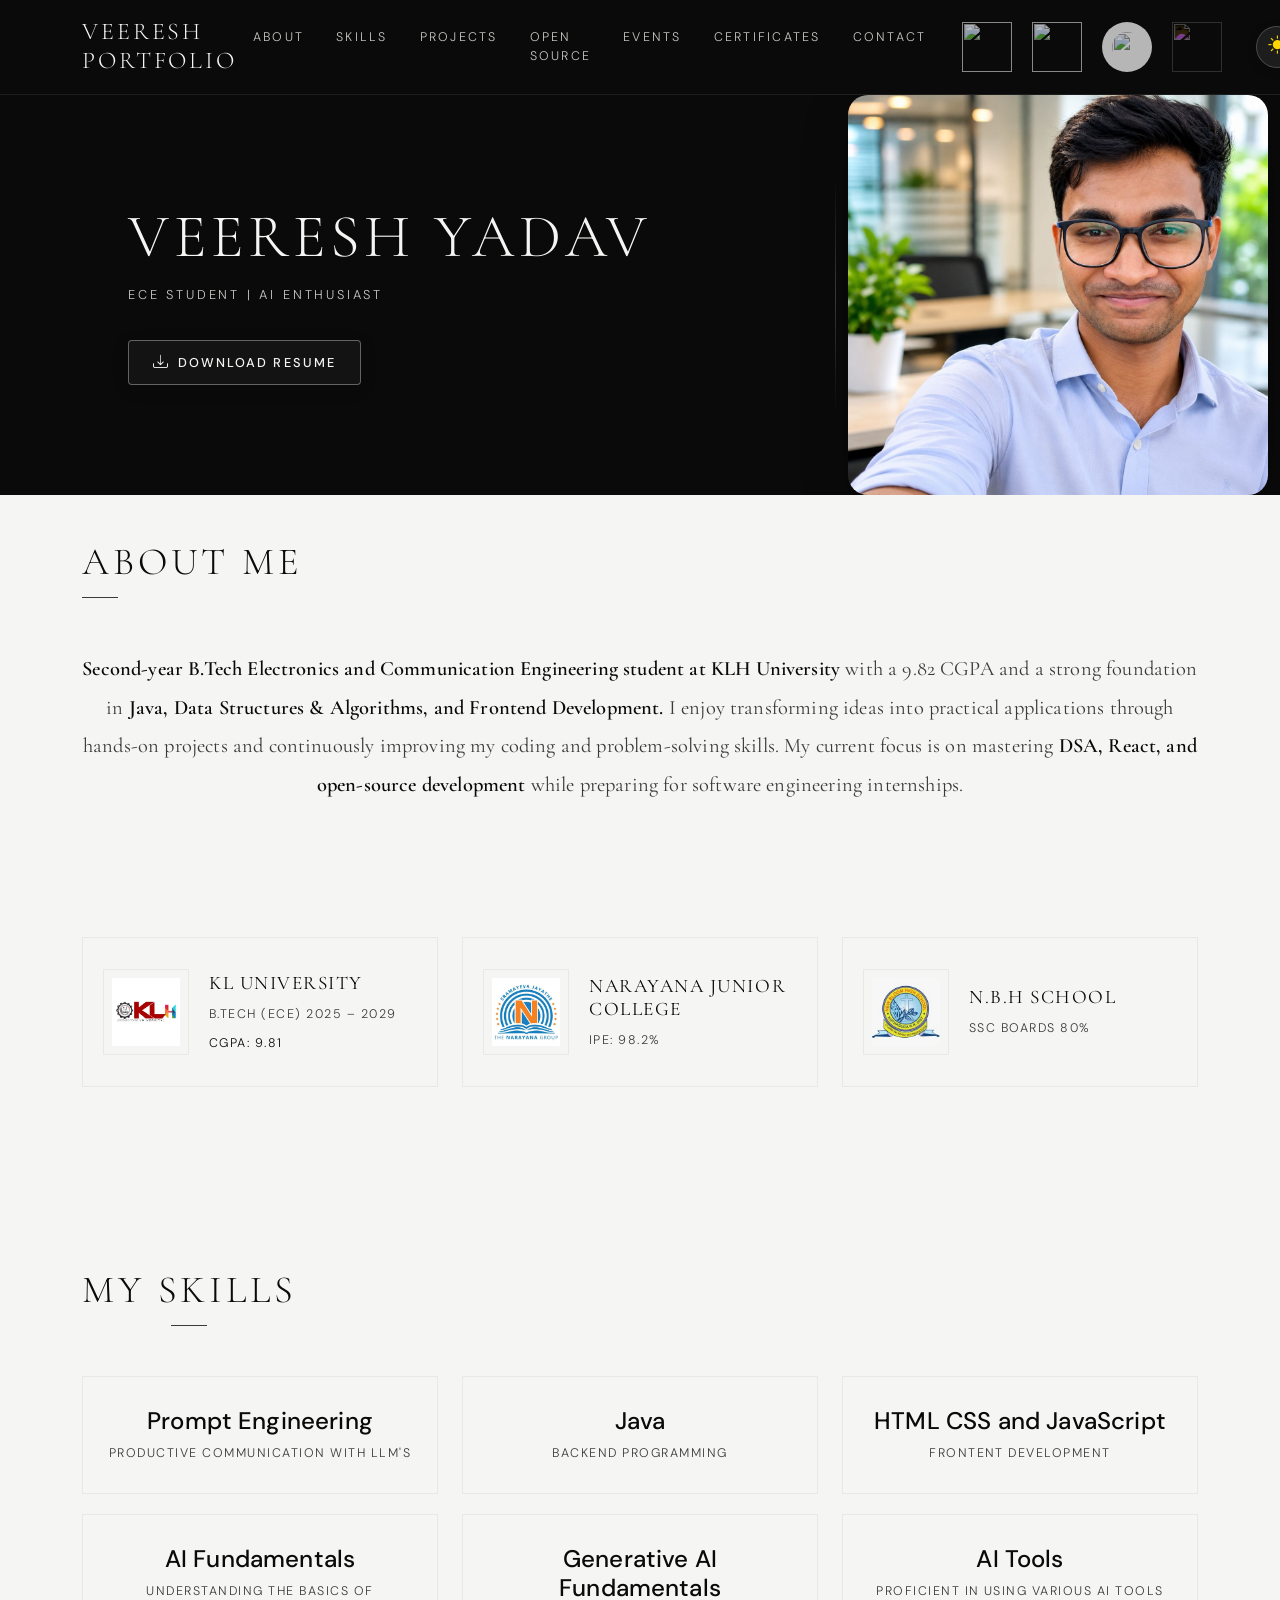
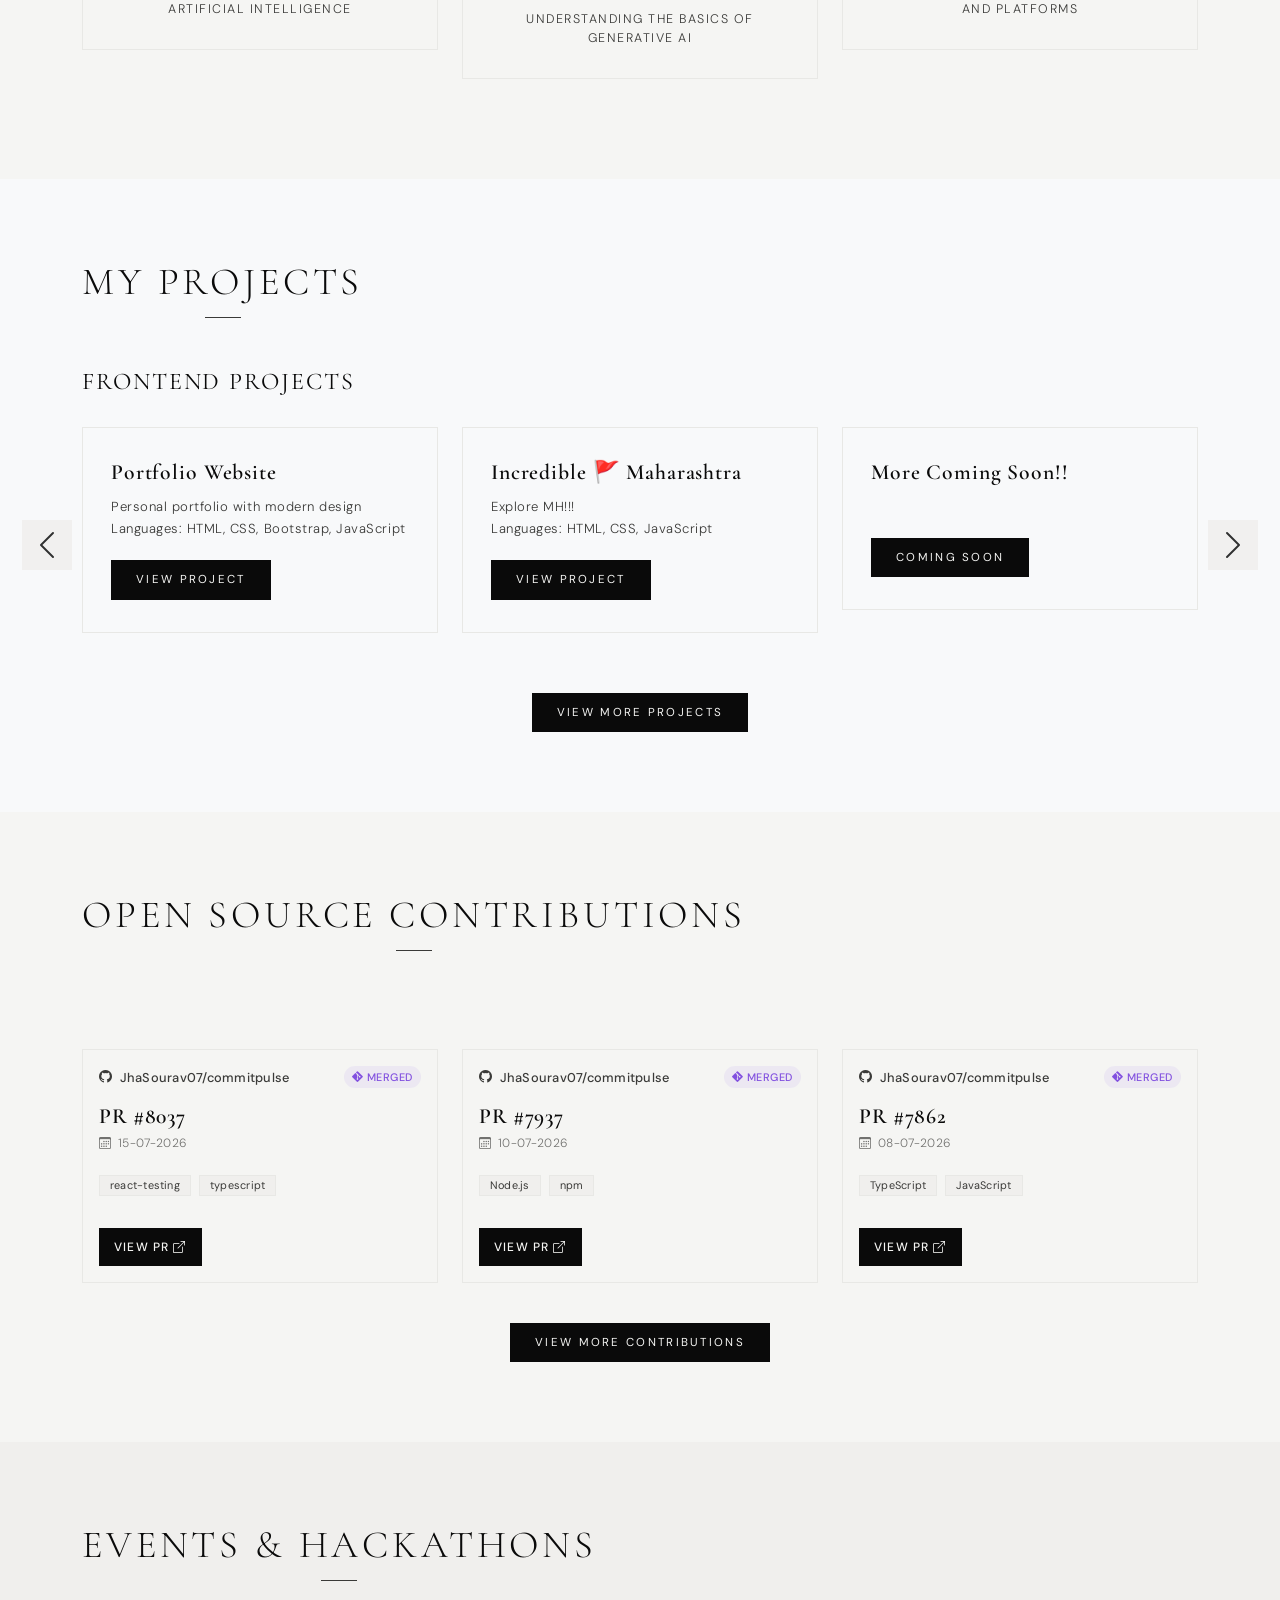
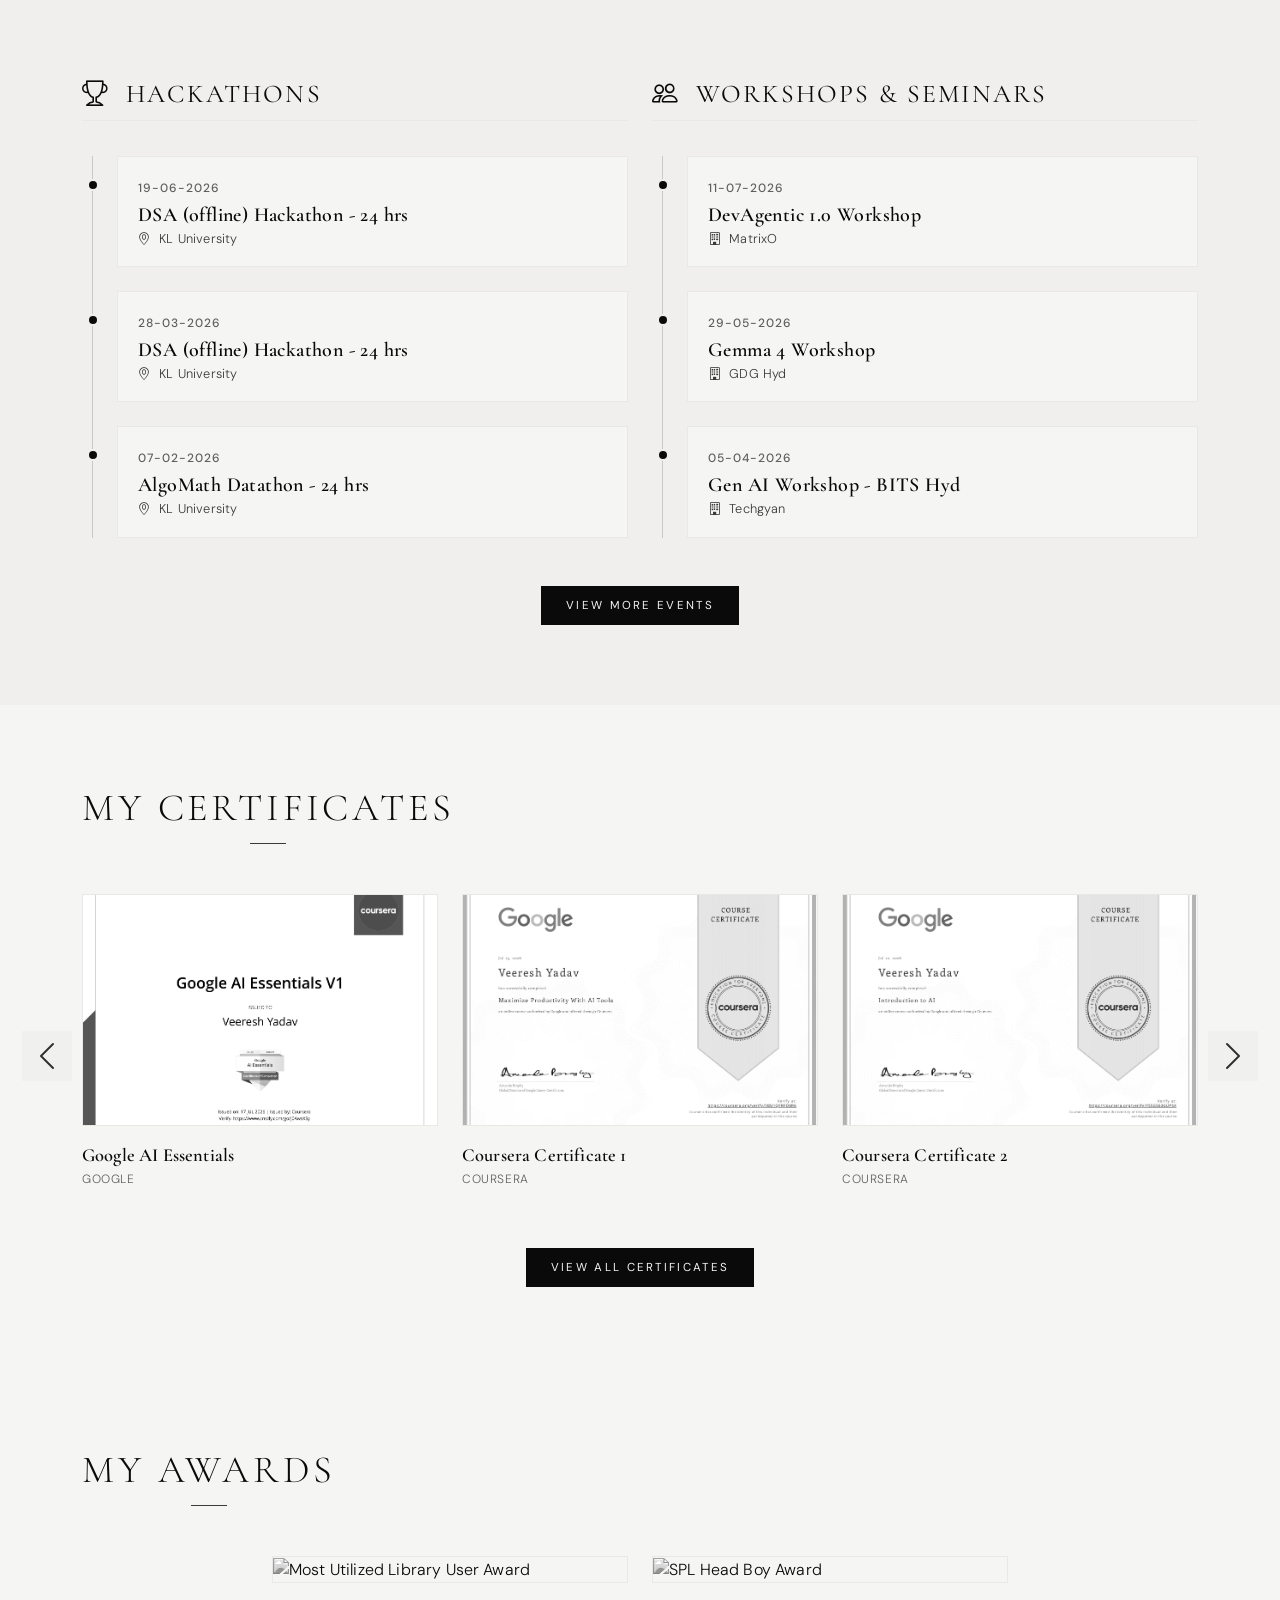
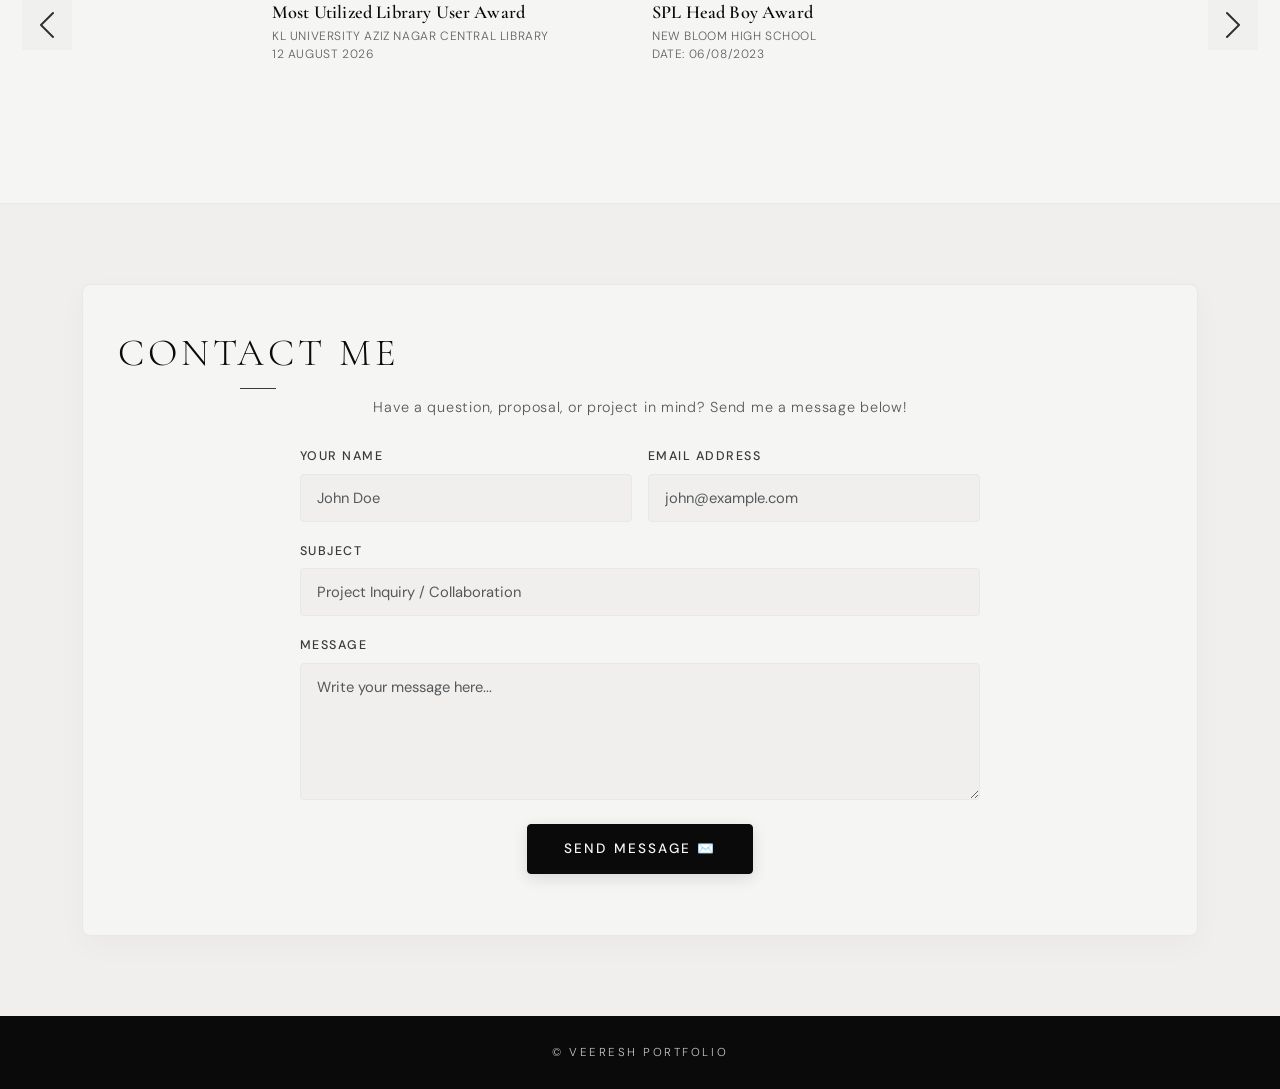
==== commit 05663fd4: "feat: add awards section to index.html" ====
--- a/index.html
+++ b/index.html
@@ -811,6 +811,21 @@
                                         </div>
                                     </a>
                                 </div>
+                                <!-- Certificate 9 -->
+                                <div class="col-md-4 mb-4">
+                                    <a href="assets/certificates/LIB.jpg" class="certificate-link" data-src="assets/certificates/LIB.jpg">
+                                        <div class="certificate-card">
+                                            <img src="assets/certificates/LIB.jpg" class="img-fluid" alt="LIB Certificate">
+                                            <div class="certificate-overlay">
+                                                <span class="certificate-view-btn">View</span>
+                                            </div>
+                                        </div>
+                                        <div class="certificate-details">
+                                            <h6 class="certificate-title">LIB Certificate</h6>
+                                            <p class="certificate-issuer">LIB</p>
+                                        </div>
+                                    </a>
+                                </div>
                             </div>
                         </div>
                     </div>
@@ -825,6 +840,59 @@
             </div>
             <div class="text-center mt-4 reveal">
                 <a href="certificate.html" class="btn btn-primary">View All Certificates</a>
+            </div>
+        </div>
+    </section>
+
+    <!-- Awards Section -->
+    <section class="py-5 reveal" id="awards">
+        <div class="container">
+            <h2 class="section-title text-center reveal">My Awards</h2>
+
+            <div id="awards-gallery">
+                <div id="awardsCarousel" class="carousel slide project-carousel" data-bs-ride="false">
+                    <div class="carousel-inner">
+                        <div class="carousel-item active">
+                            <div class="row justify-content-center">
+                                <div class="col-md-4 mb-4">
+                                    <a href="LIB.jpg" class="certificate-link" data-src="LIB.jpg">
+                                        <div class="certificate-card">
+                                            <img src="LIB.jpg" class="img-fluid" alt="Most Utilized Library User Award">
+                                            <div class="certificate-overlay">
+                                                <span class="certificate-view-btn">View</span>
+                                            </div>
+                                        </div>
+                                        <div class="certificate-details">
+                                            <h6 class="certificate-title">Most Utilized Library User Award</h6>
+                                            <p class="certificate-issuer">KL University Aziz Nagar Central Library<br>12 August 2026</p>
+                                        </div>
+                                    </a>
+                                </div>
+                                <div class="col-md-4 mb-4">
+                                    <a href="SPL.jpg" class="certificate-link" data-src="SPL.jpg">
+                                        <div class="certificate-card">
+                                            <img src="SPL.jpg" class="img-fluid" alt="SPL Head Boy Award">
+                                            <div class="certificate-overlay">
+                                                <span class="certificate-view-btn">View</span>
+                                            </div>
+                                        </div>
+                                        <div class="certificate-details">
+                                            <h6 class="certificate-title">SPL Head Boy Award</h6>
+                                            <p class="certificate-issuer">NEW BLOOM HIGH SCHOOL<br>Date: 06/08/2023</p>
+                                        </div>
+                                    </a>
+                                </div>
+                            </div>
+                        </div>
+                    </div>
+
+                    <button class="carousel-control-prev" type="button" data-bs-target="#awardsCarousel" data-bs-slide="prev">
+                        <span class="carousel-control-prev-icon"></span>
+                    </button>
+                    <button class="carousel-control-next" type="button" data-bs-target="#awardsCarousel" data-bs-slide="next">
+                        <span class="carousel-control-next-icon"></span>
+                    </button>
+                </div>
             </div>
         </div>
     </section>
@@ -885,6 +953,13 @@
     <script src="https://cdn.jsdelivr.net/npm/lightgallery@2.8.1/plugins/thumbnail/lg-thumbnail.min.js"></script>
     <script>
         lightGallery(document.getElementById("certificates-gallery"), {
+            speed: 500,
+            selector: ".certificate-link",
+            download: true,
+            thumbnail: true,
+            zoom: true
+        });
+        lightGallery(document.getElementById("awards-gallery"), {
             speed: 500,
             selector: ".certificate-link",
             download: true,
--- a/css/style.css
+++ b/css/style.css
@@ -1,1779 +1,1779 @@
-:root {
-    --black: #0a0a0a;
-    --white: #f5f5f3;
-    --grey-light: #f0efed;
-    --grey-mid: #c8c8c4;
-    --grey-dark: #3a3a38;
-    --grey-subtle: #e8e8e5;
-}
-
-* {
-    margin: 0;
-    padding: 0;
-    box-sizing: border-box;
-}
-
-body {
-    font-family: 'DM Sans', sans-serif;
-    font-weight: 300;
-    background: var(--white);
-    color: var(--black);
-    letter-spacing: 0.01em;
-    overflow-x: hidden;
-}
-
-.navbar {
-    background: var(--black) !important;
-    padding: 18px 0;
-    border-bottom: 1px solid #1e1e1e;
-}
-.navbar h2 {
-    font-family: 'Cormorant Garamond', serif;
-    font-weight: 300;
-    font-size: clamp(1.15rem, 4vw, 1.5rem);
-    color: var(--white) !important;
-    letter-spacing: 0.12em;
-    text-transform: uppercase;
-    margin: 0;
-}
-.nav-link {
-    font-family: 'DM Sans', sans-serif;
-    font-weight: 300;
-    font-size: 0.78rem;
-    letter-spacing: 0.18em;
-    text-transform: uppercase;
-    color: var(--grey-mid) !important;
-    transition: color 0.3s ease;
-    padding: 6px 16px !important;
-}
-.nav-link:hover {
-    color: var(--white) !important;
-}
-
-.social-icons {
-    display: flex;
-    align-items: center;
-    flex-wrap: nowrap;
-    white-space: nowrap;
-}
-
-.social-icons a {
-    color: var(--grey-mid);
-    font-size: 24px;
-    margin-left: 20px;
-    transition: opacity 0.3s ease;
-    opacity: 0.7;
-}
-
-.social-icons a:hover {
-    opacity: 1;
-}
-
-.hero-section {
-    background: var(--black);
-    color: var(--white);
-    padding: 0;
-    text-align: left;
-    height: 400px;
-    overflow: hidden;
-    position: relative;
-}
-.header-container2 {
-    display: flex;
-    flex-direction: row;
-    height: 100%;
-}
-.header-container {
-    display: flex;
-    flex-direction: column;
-    justify-content: center;
-    padding-left: 10%;
-    padding-right: 5%;
-    flex: 1;
-    position: relative;
-    z-index: 2;
-}
-.header-container::after {
-    content: '';
-    position: absolute;
-    right: 0;
-    top: 20%;
-    height: 60%;
-    width: 1px;
-    background: linear-gradient(to bottom, transparent, var(--grey-dark), transparent);
-}
-.hero-section h1 {
-    font-family: 'Cormorant Garamond', serif;
-    font-weight: 300;
-    font-size: clamp(2.4rem, 5vw, 3.8rem);
-    letter-spacing: 0.08em;
-    color: var(--white);
-    line-height: 1.1;
-    margin-bottom: 14px;
-    opacity: 0;
-    animation: heroFadeInUp 1s cubic-bezier(0.16, 1, 0.3, 1) 0.1s forwards;
-}
-.hero-section .lead {
-    font-size: 0.8rem;
-    letter-spacing: 0.22em;
-    text-transform: uppercase;
-    color: var(--grey-mid);
-    font-weight: 300;
-    opacity: 0;
-    animation: heroFadeInUp 1s cubic-bezier(0.16, 1, 0.3, 1) 0.3s forwards;
-}
-.hero-image-wrap {
-    display: flex;
-    align-items: center;
-    justify-content: center;
-    padding: 12px;
-    animation: floatImage 4s ease-in-out infinite;
-    transition: transform 0.3s ease;
-}
-
-.hero-image-wrap:hover {
-    transform: scale(1.02);
-}
-
-.hero-image {
-    height: 400px;
-    width: 420px;
-    object-fit: cover;
-    object-position: center;
-    border-radius: 20px;
-    box-shadow: 0 18px 45px rgba(0, 0, 0, 0.25);
-    opacity: 0;
-    animation: heroImageSlideIn 1.2s cubic-bezier(0.16, 1, 0.3, 1) 0.2s forwards;
-}
-
-@keyframes floatImage {
-    0%, 100% {
-        transform: translateY(0px);
-    }
-    50% {
-        transform: translateY(-8px);
-    }
-}
-
-/* Responsive adjustments for Header, Navbar & Navigation (Tablets & Mobile) */
-@media (max-width: 991.98px) {
-    .navbar {
-        padding: 14px 0;
-    }
-    .navbar-collapse {
-        padding-top: 14px;
-        padding-bottom: 12px;
-    }
-    .navbar-nav {
-        text-align: center;
-        margin-bottom: 12px !important;
-    }
-    .nav-link {
-        padding: 8px 12px !important;
-        font-size: 0.82rem;
-    }
-    .social-icons {
-        justify-content: center;
-        gap: 16px;
-        margin-top: 10px;
-        padding-top: 14px;
-        border-top: 1px solid rgba(255, 255, 255, 0.1);
-        width: 100%;
-        flex-wrap: wrap;
-    }
-    .social-icons a {
-        margin-left: 0;
-    }
-    .social-icons a img {
-        width: 38px !important;
-        height: 38px !important;
-    }
-    
-    /* Hero Section Responsive Layout for Tablets & Mobile (< 992px) */
-    .hero-section {
-        height: auto;
-        min-height: auto;
-        padding: 36px 16px 44px;
-        overflow: hidden;
-    }
-    .header-container2 {
-        display: flex;
-        flex-direction: column-reverse;
-        align-items: center;
-        justify-content: center;
-        gap: 24px;
-        height: auto;
-    }
-    .header-container {
-        padding: 0;
-        text-align: center;
-        width: 100%;
-        align-items: center;
-    }
-    .header-container::after {
-        display: none;
-    }
-    .hero-section h1 {
-        font-size: clamp(1.8rem, 6vw, 2.8rem);
-        text-align: center;
-        line-height: 1.18;
-        margin-bottom: 10px;
-    }
-    .hero-section .lead {
-        font-size: clamp(0.7rem, 2.5vw, 0.82rem);
-        text-align: center;
-        letter-spacing: 0.16em;
-    }
-    .hero-image-wrap {
-        padding: 0;
-        margin: 0 auto;
-        width: 100%;
-        display: flex;
-        justify-content: center;
-    }
-    .hero-image {
-        width: min(290px, 75vw);
-        height: min(290px, 75vw);
-        aspect-ratio: 1 / 1;
-        max-width: 100%;
-        border-radius: 20px;
-        box-shadow: 0 14px 35px rgba(0, 0, 0, 0.35);
-        object-fit: cover;
-    }
-    
-    @keyframes heroImageSlideIn {
-        from {
-            opacity: 0;
-            transform: translateY(30px);
-        }
-        to {
-            opacity: 1;
-            transform: translateY(0);
-        }
-    }
-}
-
-/* Page Sub-Heading Back Arrow Responsive */
-@media (max-width: 576px) {
-    .heading-with-back {
-        display: flex;
-        flex-direction: column;
-        align-items: center;
-        gap: 12px;
-        position: relative;
-    }
-    .back-arrow-btn {
-        position: relative;
-        left: auto;
-        top: auto;
-        transform: none;
-        align-self: flex-start;
-        margin-bottom: 4px;
-    }
-    .back-arrow-btn:hover {
-        transform: translateX(-4px);
-    }
-}
-
-.section-title {
-    font-family: 'Cormorant Garamond', serif;
-    font-weight: 300;
-    font-size: 2.4rem;
-    letter-spacing: 0.1em;
-    text-transform: uppercase;
-    margin-bottom: 50px;
-    color: var(--black);
-    position: relative;
-    display: inline-block;
-}
-.section-title::after {
-    content: '';
-    display: block;
-    width: 36px;
-    height: 1px;
-    background: var(--grey-dark);
-    margin: 12px auto 0;
-}
-
-.skill-card {
-    padding: 30px 24px;
-    text-align: center;
-    border-radius: 0;
-    background: transparent;
-    margin-bottom: 20px;
-    border: 1px solid var(--grey-subtle);
-    transition: border-color 0.3s ease, background 0.3s ease;
-    position: relative;
-    overflow: hidden;
-}
-.skill-card::before {
-    content: '';
-    position: absolute;
-    bottom: 0;
-    left: 0;
-    width: 0;
-    height: 2px;
-    background: var(--black);
-    transition: width 0.4s ease;
-}
-.skill-card:hover {
-    background: var(--grey-light);
-    border-color: var(--grey-mid);
-}
-
-#skills .skill-card::before {
-    top: 0;
-    bottom: auto;
-    left: 0;
-    width: 100%;
-    height: 2px;
-    transform: scaleX(0);
-    transform-origin: center;
-    transition: transform 0.4s ease;
-}
-
-#skills .skill-card:hover::before {
-    transform: scaleX(1);
-}
-
-.skill-card p {
-    font-size: 0.78rem;
-    letter-spacing: 0.12em;                        
-    text-transform: uppercase;
-    color: var(--grey-dark);
-    margin: 0;
-}
-
-#education {
-    background: var(--white);
-}
-
-.about-me-section {
-    background: var(--white);
-}
-
-.about-me-content {
-    max-width: 1320px;
-    margin: 0 auto;
-    padding: 28px 0 36px;
-}
-
-.about-me-content .section-title {
-    margin-bottom: 52px;
-}
-
-.about-me-content .section-title::after {
-    margin-left: 0;
-}
-
-.about-me-content p {
-    max-width: 1200px;
-    margin: 0 auto;
-    text-align: center;
-    font-family: 'Cormorant Garamond', serif;
-    font-size: 1.28rem;
-    font-weight: 400;
-    line-height: 1.9;
-    color: var(--grey-dark);
-}
-
-.about-me-content p strong {
-    font-weight: 600;
-    color: var(--black);
-}
-
-.education-card {
-    display: flex;
-    align-items: center;
-    gap: 20px;
-    min-height: 150px;
-    padding: 24px 20px;
-    text-align: left;
-}
-
-#education .education-card::after {
-    content: '';
-    position: absolute;
-    inset: -1px;
-    pointer-events: none;
-    background:
-        linear-gradient(var(--black), var(--black)) center top / 0 2px no-repeat,
-        linear-gradient(var(--black), var(--black)) center bottom / 0 2px no-repeat,
-        linear-gradient(var(--black), var(--black)) left center / 2px 0 no-repeat,
-        linear-gradient(var(--black), var(--black)) right center / 2px 0 no-repeat;
-    transition: background-size 0.45s cubic-bezier(0.16, 1, 0.3, 1);
-}
-
-#education .education-card:hover::after {
-    background-size: 100% 2px, 100% 2px, 2px 100%, 2px 100%;
-}
-
-.education-logo {
-    width: 86px;
-    height: 86px;
-    flex: 0 0 86px;
-    object-fit: contain;
-    padding: 8px;
-    border: 1px solid var(--grey-subtle);
-    background: var(--white);
-}
-
-.education-details h4 {
-    font-family: 'Cormorant Garamond', serif;
-    font-size: 1.2rem;
-    font-weight: 400;
-    letter-spacing: 0.08em;
-    margin: 0 0 10px;
-}
-
-.education-card .education-score {
-    margin-top: 10px;
-    color: var(--black);
-}
-
-@media (max-width: 767.98px) {
-    .education-card {
-        min-height: 0;
-    }
-
-    .about-me-content { padding: 18px 0 28px; }
-}
-
-#projects {
-    background: var(--grey-light);
-}
-
-/* Home-page previews keep the first three projects, contributions, and events concise. */
-#projects .carousel-subtitle.mt-5,
-#projects #javaCarousel,
-#projects #collabCarousel {
-    display: none;
-}
-
-#open-source .row.mt-5 > .col-md-4:nth-child(n+4),
-#events .timeline .timeline-item:nth-child(n+4) {
-    display: none;
-}
-
-.event-trigger {
-    width: 100%;
-    border: 0;
-    background: transparent;
-    text-align: left;
-    cursor: pointer;
-}
-
-.event-trigger:hover .timeline-title {
-    text-decoration: underline;
-    text-underline-offset: 4px;
-}
-
-.event-detail-card {
-    border-radius: 0;
-    border: 1px solid var(--grey-subtle);
-}
-
-.project-card,
-.project-card.card,
-#projects .project-card,
-#projects .card.project-card,
-main .project-card {
-    border-radius: 0 !important;
-    background: transparent !important;
-    margin-bottom: 30px;
-    border: 1px solid var(--grey-subtle) !important;
-    transition: border-color 0.3s ease, background 0.3s ease !important;
-    position: relative !important;
-    overflow: hidden !important;
-    box-shadow: none !important;
-}
-
-.project-card::before,
-.project-card.card::before,
-#projects .project-card::before,
-#projects .card.project-card::before,
-main .project-card::before {
-    content: '' !important;
-    position: absolute !important;
-    left: 0 !important;
-    width: 100% !important;
-    height: 2px !important;
-    background: var(--black) !important;
-    transform: scaleX(0) !important;
-    transform-origin: center !important;
-    transition: transform 0.4s ease !important;
-    z-index: 10 !important;
-}
-
-/* Odd project cards: Top line animation */
-[class*="col-"]:nth-child(odd) .project-card::before,
-.project-card:nth-child(odd)::before {
-    top: 0 !important;
-    bottom: auto !important;
-}
-
-/* Even project cards: Bottom line animation */
-[class*="col-"]:nth-child(even) .project-card::before,
-.project-card:nth-child(even)::before {
-    top: auto !important;
-    bottom: 0 !important;
-}
-
-.project-card:hover,
-.project-card.card:hover,
-#projects .project-card:hover,
-#projects .card.project-card:hover,
-main .project-card:hover {
-    background: var(--grey-light) !important;
-    border-color: var(--grey-mid) !important;
-}
-
-.project-card:hover::before,
-.project-card.card:hover::before,
-#projects .project-card:hover::before,
-#projects .card.project-card:hover::before,
-main .project-card:hover::before {
-    transform: scaleX(1) !important;
-}
-
-.project-card .card-body {
-    background: transparent !important;
-    padding: 32px 28px;
-}
-
-.project-card .card-title {
-    font-family: 'Cormorant Garamond', serif;
-    font-weight: 600;
-    font-size: 1.35rem;
-    letter-spacing: 0.04em;
-    color: var(--black);
-    margin-bottom: 10px;
-}
-
-.project-card .card-text {
-    font-size: 0.82rem;
-    color: var(--grey-dark);
-    letter-spacing: 0.04em;
-    line-height: 1.7;
-    margin-bottom: 20px;
-}
-
-.btn-primary {
-    background: var(--black);
-    border: 1px solid var(--black);
-    border-radius: 0;
-    font-size: 0.72rem;
-    letter-spacing: 0.2em;
-    text-transform: uppercase;
-    padding: 10px 24px;
-    font-weight: 400;
-    transition: background 0.3s ease, color 0.3s ease;
-    color: var(--white);
-}
-
-.btn-primary:hover,
-.btn-primary:focus,
-.btn-primary:active {
-    background: transparent !important;
-    border-color: var(--black) !important;
-    color: var(--black) !important;
-    box-shadow: none !important;
-}
-
-footer {
-    background: var(--black);
-    color: var(--grey-mid);
-    padding: 28px 0;
-    text-align: center;
-}
-
-footer p {
-    font-size: 0.72rem;
-    letter-spacing: 0.22em;
-    text-transform: uppercase;
-    margin: 0;
-}
-
-.py-5 {
-    padding-top: 80px !important;
-    padding-bottom: 80px !important;
-}
-
-/* Carousel Styles */
-.project-carousel,
-.certificate-carousel,
-.dance-carousel {
-    position: relative;
-    margin-bottom: 30px;
-}
-
-.carousel-subtitle {
-    font-family: 'Cormorant Garamond', serif;
-    font-weight: 400;
-    font-size: 1.5rem;
-    letter-spacing: 0.08em;
-    text-transform: uppercase;
-    margin-bottom: 30px;
-    color: var(--black);
-}
-
-.carousel-control-prev,
-.carousel-control-next {
-    width: 50px;
-    height: 50px;
-    background: var(--grey-light);
-    border-radius: 0;
-    opacity: 0.8;
-    top: 50%;
-    transform: translateY(-50%);
-    transition: opacity 0.3s ease;
-}
-
-.carousel-control-prev {
-    left: -60px;
-}
-
-.carousel-control-next {
-    right: -60px;
-}
-
-.carousel-control-prev:hover,
-.carousel-control-next:hover {
-    opacity: 1;
-}
-
-.carousel-control-prev-icon,
-.carousel-control-next-icon {
-    filter: invert(1);
-}
-
-/* Dance Section Styles */
-.dance-subtitle {
-    font-size: 0.85rem;
-    letter-spacing: 0.18em;
-    text-transform: uppercase;
-    color: var(--grey-dark);
-    margin-bottom: 50px;
-    font-weight: 300;
-}
-
-.dance-card {
-    position: relative;
-    overflow: hidden;
-    margin-bottom: 30px;
-    height: 350px;
-    border: 1px solid var(--grey-subtle);
-    transition: transform 0.3s ease;
-}
-
-.dance-card:hover {
-    transform: translateY(-5px);
-}
-
-.dance-card img {
-    width: 100%;
-    height: 100%;
-    object-fit: cover;
-    transition: transform 0.5s ease;
-}
-
-.dance-card:hover img {
-    transform: scale(1.05);
-}
-
-.dance-card-overlay {
-    position: absolute;
-    bottom: 0;
-    left: 0;
-    right: 0;
-    background: linear-gradient(to top, rgba(0,0,0,0.8), transparent);
-    padding: 25px 20px;
-    color: var(--white);
-}
-
-.dance-card-overlay h5 {
-    font-family: 'Cormorant Garamond', serif;
-    font-weight: 400;
-    font-size: 1.1rem;
-    letter-spacing: 0.08em;
-    margin: 0;
-}
-
-/* Responsive adjustments */
-@media (max-width: 768px) {
-    .carousel-control-prev {
-        left: 0;
-    }
-    
-    .carousel-control-next {
-        right: 0;
-    }
-    
-    .dance-card {
-        height: 280px;
-    }
-    
-    .timeline {
-        padding-left: 20px;
-        margin-left: 5px;
-    }
-    
-    .timeline-dot {
-        left: -26.5px;
-    }
-}
-
-/* Hero Animations on Page Load */
-@keyframes heroFadeInUp {
-    from {
-        opacity: 0;
-        transform: translateY(20px);
-    }
-    to {
-        opacity: 1;
-        transform: translateY(0);
-    }
-}
-
-@keyframes heroImageSlideIn {
-    from {
-        opacity: 0;
-        transform: translateX(50px);
-    }
-    to {
-        opacity: 1;
-        transform: translateX(0);
-    }
-}
-
-/* Scroll Reveal Animations */
-.reveal {
-    opacity: 0;
-    transform: translateY(30px);
-    transition: opacity 0.8s cubic-bezier(0.16, 1, 0.3, 1), transform 0.8s cubic-bezier(0.16, 1, 0.3, 1);
-}
-
-.reveal.active {
-    opacity: 1;
-    transform: translateY(0);
-}
-
-/* Staggered Delay Utilities */
-.delay-1 { transition-delay: 0.1s; }
-.delay-2 { transition-delay: 0.2s; }
-.delay-3 { transition-delay: 0.3s; }
-.delay-4 { transition-delay: 0.4s; }
-.delay-5 { transition-delay: 0.5s; }
-
-.osc-status-badge {
-    font-family: 'DM Sans', sans-serif;
-    font-size: 0.68rem;
-    font-weight: 500;
-    letter-spacing: 0.05em;
-    text-transform: uppercase;
-    color: #8250df; /* Github merged purple */
-    background: rgba(130, 80, 223, 0.08);
-    padding: 3px 8px;
-    border-radius: 12px;
-}
-
-.osc-title {
-    font-family: 'Cormorant Garamond', serif;
-    font-weight: 600;
-    font-size: 1.35rem;
-    letter-spacing: 0.03em;
-    margin-top: 10px;
-    margin-bottom: 4px;
-    color: var(--black);
-}
-
-.osc-date {
-    font-size: 0.75rem;
-    color: var(--grey-dark);
-    opacity: 0.7;
-    margin-bottom: 20px;
-}
-
-.osc-tags .tag-badge {
-    font-family: 'DM Sans', sans-serif;
-    font-size: 0.68rem;
-    font-weight: 400;
-    letter-spacing: 0.02em;
-    color: var(--grey-dark);
-    background: var(--grey-light);
-    border: 1px solid var(--grey-subtle);
-    border-radius: 0;
-    padding: 4px 10px;
-    margin-right: 4px;
-    margin-bottom: 6px;
-}
-
-.osc-link {
-    font-family: 'DM Sans', sans-serif;
-    font-size: 0.75rem;
-    font-weight: 500;
-    letter-spacing: 0.1em;
-    text-transform: uppercase;
-    color: var(--white);
-    background: var(--black);
-    border: 1px solid var(--black);
-    text-decoration: none;
-    display: inline-flex;
-    align-items: center;
-    transition: background-color 0.3s ease, color 0.3s ease;
-    padding: 9px 14px;
-    margin-top: 10px;
-}
-
-.osc-link:hover {
-    color: var(--black);
-    background: transparent;
-    border-color: var(--black);
-}
-
-/* Keep the buttons compact on the full contributions page. */
-main .osc-link {
-    font-size: 0.68rem;
-    padding: 6px 10px;
-}
-
-/* Events & Hackathons Section */
-#events {
-    background: var(--grey-light);
-}
-
-.events-column-title {
-    font-family: 'Cormorant Garamond', serif;
-    font-weight: 400;
-    font-size: 1.6rem;
-    letter-spacing: 0.08em;
-    text-transform: uppercase;
-    margin-bottom: 35px;
-    color: var(--black);
-    border-bottom: 1px solid var(--grey-subtle);
-    padding-bottom: 10px;
-}
-
-/* Heading with Top-Left Back Arrow */
-.heading-with-back {
-    display: flex;
-    align-items: center;
-    justify-content: center;
-    position: relative;
-    width: 100%;
-}
-
-.back-arrow-btn {
-    position: absolute;
-    left: 0;
-    top: 50%;
-    transform: translateY(-50%);
-    display: inline-flex;
-    align-items: center;
-    justify-content: center;
-    width: 44px;
-    height: 44px;
-    border: 1px solid var(--grey-subtle);
-    border-radius: 50%;
-    color: var(--black);
-    background: var(--white);
-    text-decoration: none;
-    font-size: 1.25rem;
-    transition: all 0.35s cubic-bezier(0.16, 1, 0.3, 1);
-    box-shadow: 0 2px 10px rgba(0,0,0,0.05);
-    z-index: 10;
-}
-
-.back-arrow-btn:hover {
-    background: var(--black);
-    color: var(--white);
-    border-color: var(--black);
-    transform: translateY(-50%) translateX(-4px);
-    box-shadow: 0 4px 14px rgba(0,0,0,0.18);
-}
-
-.timeline {
-    position: relative;
-    border-left: 1px solid var(--grey-mid);
-    padding-left: 24px;
-    margin-left: 10px;
-}
-
-.timeline-item {
-    position: relative;
-    margin-bottom: 24px;
-    padding: 18px 20px;
-    background: var(--white);
-    border: 1px solid var(--grey-subtle);
-    border-radius: 0;
-    transition: all 0.35s cubic-bezier(0.16, 1, 0.3, 1);
-}
-
-.timeline-item:last-child {
-    margin-bottom: 0;
-}
-
-.timeline-item:hover {
-    background: #fcfcfb;
-    border-color: var(--grey-mid);
-    transform: translateX(5px);
-    box-shadow: 0 8px 25px rgba(0, 0, 0, 0.05);
-}
-
-.timeline-dot {
-    position: absolute;
-    left: -31px;
-    top: 22px;
-    width: 12px;
-    height: 12px;
-    border-radius: 50%;
-    background: var(--black);
-    border: 2px solid var(--grey-light);
-    transition: background 0.3s ease, transform 0.3s ease, border-color 0.3s ease, box-shadow 0.3s ease;
-}
-
-.timeline-item:hover .timeline-dot {
-    background: #8250df;
-    border-color: var(--white);
-    transform: scale(1.35);
-    box-shadow: 0 0 0 4px rgba(130, 80, 223, 0.2);
-}
-
-.timeline-date {
-    font-family: 'DM Sans', sans-serif;
-    font-size: 0.75rem;
-    font-weight: 500;
-    letter-spacing: 0.08em;
-    color: var(--grey-dark);
-    opacity: 0.8;
-}
-
-/* Open Source Contributions Section */
-#open-source {
-    background: var(--white);
-}
-
-.osc-card {
-    border: 1px solid var(--grey-subtle);
-    border-radius: 0;
-    background: var(--white);
-    transition: transform 0.4s cubic-bezier(0.16, 1, 0.3, 1), box-shadow 0.4s cubic-bezier(0.16, 1, 0.3, 1), border-color 0.4s ease, background 0.3s ease;
-    box-shadow: none;
-    position: relative;
-    overflow: hidden;
-}
-
-.osc-card:hover {
-    transform: translateY(-6px);
-    border-color: var(--grey-mid);
-    box-shadow: 0 12px 30px rgba(0, 0, 0, 0.05);
-    background: var(--grey-light);
-}
-
-.osc-card::before {
-    content: '';
-    position: absolute;
-    background: var(--black);
-    transition: transform 0.4s ease;
-    z-index: 10;
-}
-
-/* 1st card: Top line expanding from middle */
-[class*="col-"]:nth-child(4n+1) .osc-card::before,
-.osc-card:nth-child(4n+1)::before {
-    top: 0;
-    bottom: auto;
-    left: 0;
-    right: auto;
-    width: 100%;
-    height: 2px;
-    transform: scaleX(0);
-    transform-origin: center;
-}
-
-[class*="col-"]:nth-child(4n+1) .osc-card:hover::before,
-.osc-card:nth-child(4n+1):hover::before {
-    transform: scaleX(1);
-}
-
-/* 2nd card: Left line expanding from middle */
-[class*="col-"]:nth-child(4n+2) .osc-card::before,
-.osc-card:nth-child(4n+2)::before {
-    top: 0;
-    bottom: auto;
-    left: 0;
-    right: auto;
-    width: 2px;
-    height: 100%;
-    transform: scaleY(0);
-    transform-origin: center;
-}
-
-[class*="col-"]:nth-child(4n+2) .osc-card:hover::before,
-.osc-card:nth-child(4n+2):hover::before {
-    transform: scaleY(1);
-}
-
-/* 3rd card: Down/Bottom line expanding from middle */
-[class*="col-"]:nth-child(4n+3) .osc-card::before,
-.osc-card:nth-child(4n+3)::before {
-    top: auto;
-    bottom: 0;
-    left: 0;
-    right: auto;
-    width: 100%;
-    height: 2px;
-    transform: scaleX(0);
-    transform-origin: center;
-}
-
-[class*="col-"]:nth-child(4n+3) .osc-card:hover::before,
-.osc-card:nth-child(4n+3):hover::before {
-    transform: scaleX(1);
-}
-
-/* 4th card: Right line expanding from middle */
-[class*="col-"]:nth-child(4n+0) .osc-card::before,
-.osc-card:nth-child(4n+0)::before {
-    top: 0;
-    bottom: auto;
-    left: auto;
-    right: 0;
-    width: 2px;
-    height: 100%;
-    transform: scaleY(0);
-    transform-origin: center;
-}
-
-[class*="col-"]:nth-child(4n+0) .osc-card:hover::before,
-.osc-card:nth-child(4n+0):hover::before {
-    transform: scaleY(1);
-}
-
-.osc-repo {
-    font-family: 'DM Sans', sans-serif;
-    font-size: 0.8rem;
-    font-weight: 500;
-    letter-spacing: 0.02em;
-    color: var(--grey-dark);
-}
-
-.timeline-title {
-    font-family: 'Cormorant Garamond', serif;
-    font-weight: 600;
-    font-size: 1.25rem;
-    letter-spacing: 0.02em;
-    color: var(--black);
-    margin-top: 4px;
-    margin-bottom: 2px;
-}
-
-.timeline-meta {
-    font-size: 0.8rem;
-    color: var(--grey-dark);
-    margin: 0;
-}
-
-.see-details-btn {
-    border: 0;
-    background: transparent;
-    padding: 0;
-    margin-top: 10px;
-    font-family: 'DM Sans', sans-serif;
-    font-size: 0.68rem;
-    font-weight: 500;
-    letter-spacing: 0.15em;
-    text-transform: uppercase;
-    color: var(--grey-dark);
-    cursor: pointer;
-    display: inline-flex;
-    align-items: center;
-    transition: color 0.3s ease, transform 0.3s ease;
-}
-
-.see-details-btn:hover {
-    color: var(--black);
-}
-
-.see-details-btn .bi-chevron-right {
-    transition: transform 0.3s ease;
-}
-
-.see-details-btn[aria-expanded="true"] .bi-chevron-right {
-    transform: rotate(90deg);
-}
-
-.event-details-collapse {
-    margin-top: 12px;
-    padding-top: 12px;
-    border-top: 1px dashed var(--grey-subtle);
-    font-size: 0.84rem;
-    color: var(--grey-dark);
-    line-height: 1.6;
-}
-
-/* Certificate Styles */
-#certificates {
-    background: var(--white);
-}
-
-.certificate-link {
-    text-decoration: none;
-    color: inherit;
-    display: block;
-}
-
-.certificate-link:hover {
-    text-decoration: none;
-    color: inherit;
-}
-
-.certificate-card {
-    position: relative;
-    overflow: hidden;
-    border-radius: 0;
-    border: 1px solid var(--grey-subtle);
-    box-shadow: none;
-    transition: transform 0.4s cubic-bezier(0.16, 1, 0.3, 1), border-color 0.4s ease;
-    margin-bottom: 12px;
-}
-
-.certificate-card img {
-    width: 100%;
-    height: 230px;
-    object-fit: cover;
-    filter: grayscale(100%);
-    transition: transform 0.6s cubic-bezier(0.16, 1, 0.3, 1), filter 0.4s ease;
-}
-
-.certificate-card:hover {
-    transform: translateY(-6px);
-    border-color: var(--grey-mid);
-}
-
-.certificate-card:hover img {
-    filter: grayscale(0%);
-    transform: scale(1.04);
-}
-
-.certificate-overlay {
-    position: absolute;
-    inset: 0;
-    background: rgba(0, 0, 0, 0.4);
-    display: flex;
-    justify-content: center;
-    align-items: center;
-    opacity: 0;
-    transition: opacity 0.3s ease;
-}
-
-.certificate-card:hover .certificate-overlay {
-    opacity: 1;
-}
-
-.certificate-view-btn {
-    font-family: 'DM Sans', sans-serif;
-    font-size: 0.72rem;
-    font-weight: 500;
-    letter-spacing: 0.15em;
-    text-transform: uppercase;
-    color: var(--black);
-    background: var(--white);
-    padding: 10px 20px;
-    transition: background 0.3s ease, color 0.3s ease;
-}
-
-.certificate-view-btn:hover {
-    background: var(--black);
-    color: var(--white);
-}
-
-.certificate-details {
-    padding: 6px 0;
-}
-
-.certificate-title {
-    font-family: 'Cormorant Garamond', serif;
-    font-weight: 600;
-    font-size: 1.15rem;
-    color: var(--black);
-    margin: 0;
-    line-height: 1.3;
-}
-
-.certificate-issuer {
-    font-family: 'DM Sans', sans-serif;
-    font-size: 0.75rem;
-    color: var(--grey-dark);
-    opacity: 0.8;
-    margin: 2px 0 0 0;
-    text-transform: uppercase;
-    letter-spacing: 0.05em;
-}
-
-/* ==========================================================================
-   Hero Download Resume Button
-   ========================================================================== */
-.hero-actions {
-    display: flex;
-    align-items: center;
-    gap: 16px;
-    margin-top: 20px;
-    opacity: 0;
-    animation: heroFadeInUp 1s cubic-bezier(0.16, 1, 0.3, 1) 0.5s forwards;
-}
-
-.btn-hero-resume {
-    font-family: 'DM Sans', sans-serif;
-    font-size: 0.8rem;
-    font-weight: 500;
-    letter-spacing: 0.16em;
-    text-transform: uppercase;
-    color: var(--white);
-    background: rgba(255, 255, 255, 0.04);
-    border: 1px solid rgba(245, 245, 243, 0.35);
-    padding: 10px 24px;
-    border-radius: 4px;
-    text-decoration: none;
-    display: inline-flex;
-    align-items: center;
-    justify-content: center;
-    transition: all 0.35s cubic-bezier(0.16, 1, 0.3, 1);
-    box-shadow: 0 4px 15px rgba(0, 0, 0, 0.2);
-}
-
-.btn-hero-resume:hover {
-    color: var(--black);
-    background: var(--white);
-    border-color: var(--white);
-    transform: translateY(-3px);
-    box-shadow: 0 8px 24px rgba(255, 255, 255, 0.25);
-}
-
-.btn-hero-resume i {
-    font-size: 0.95rem;
-    transition: transform 0.3s ease;
-}
-
-.btn-hero-resume:hover i {
-    transform: translateY(2px);
-}
-
-/* ==========================================================================
-   Day / Night Theme Toggle Button
-   ========================================================================== */
-.theme-toggle-btn {
-    background: rgba(255, 255, 255, 0.08);
-    border: 1px solid rgba(255, 255, 255, 0.2);
-    color: #ffd700;
-    width: 42px;
-    height: 42px;
-    border-radius: 50%;
-    display: inline-flex;
-    align-items: center;
-    justify-content: center;
-    cursor: pointer;
-    font-size: 1.15rem;
-    transition: all 0.35s cubic-bezier(0.16, 1, 0.3, 1);
-    margin-left: 18px;
-    outline: none;
-    box-shadow: 0 2px 10px rgba(0, 0, 0, 0.2);
-}
-
-.theme-toggle-btn:hover {
-    background: rgba(255, 255, 255, 0.18);
-    transform: scale(1.1) rotate(15deg);
-    border-color: rgba(255, 255, 255, 0.4);
-    box-shadow: 0 4px 16px rgba(255, 215, 0, 0.3);
-}
-
-.theme-icon-moon {
-    color: #a78bfa;
-}
-
-/* ==========================================================================
-   Contact Me Section
-   ========================================================================== */
-.contact-section {
-    background: var(--grey-light);
-    border-top: 1px solid var(--grey-subtle);
-}
-
-.contact-card {
-    background: var(--white);
-    border: 1px solid var(--grey-subtle);
-    padding: 45px 35px;
-    border-radius: 8px;
-    box-shadow: 0 10px 30px rgba(0, 0, 0, 0.03);
-    transition: all 0.4s ease;
-}
-
-.contact-form .form-label {
-    font-family: 'DM Sans', sans-serif;
-    font-size: 0.78rem;
-    font-weight: 500;
-    letter-spacing: 0.12em;
-    text-transform: uppercase;
-    color: var(--grey-dark);
-    margin-bottom: 8px;
-}
-
-.contact-form .form-control {
-    font-family: 'DM Sans', sans-serif;
-    font-size: 0.92rem;
-    padding: 12px 16px;
-    background: var(--grey-light);
-    border: 1px solid var(--grey-subtle);
-    border-radius: 4px;
-    color: var(--black);
-    transition: all 0.3s ease;
-}
-
-.contact-form .form-control:focus {
-    background: var(--white);
-    border-color: var(--black);
-    box-shadow: 0 0 0 3px rgba(10, 10, 10, 0.08);
-    outline: none;
-}
-
-.btn-submit-contact {
-    font-family: 'DM Sans', sans-serif;
-    font-size: 0.85rem;
-    font-weight: 500;
-    letter-spacing: 0.16em;
-    text-transform: uppercase;
-    color: var(--white);
-    background: var(--black);
-    border: 1px solid var(--black);
-    padding: 14px 36px;
-    border-radius: 4px;
-    cursor: pointer;
-    transition: all 0.35s cubic-bezier(0.16, 1, 0.3, 1);
-    box-shadow: 0 4px 15px rgba(0, 0, 0, 0.12);
-    display: inline-flex;
-    align-items: center;
-    justify-content: center;
-}
-
-.btn-submit-contact:hover {
-    color: var(--black);
-    background: transparent;
-    border-color: var(--black);
-    transform: translateY(-2px);
-    box-shadow: 0 8px 25px rgba(0, 0, 0, 0.2);
-}
-
-.form-status-msg {
-    font-family: 'DM Sans', sans-serif;
-    font-size: 0.88rem;
-    font-weight: 500;
-}
-
-/* ==========================================================================
-   Smooth Global Day/Night Transitions & Dark Theme Overrides
-   ========================================================================== */
-body, 
-section, 
-footer, 
-.navbar, 
-.card, 
-.skill-card, 
-.osc-card, 
-.project-card, 
-.timeline-item, 
-.contact-card, 
-.form-control,
-.back-arrow-btn {
-    transition: background-color 0.4s ease, color 0.4s ease, border-color 0.4s ease, box-shadow 0.4s ease;
-}
-
-/* Dark Mode Color Palette */
-body.dark-theme {
-    --black: #f5f5f3;
-    --white: #0f1015;
-    --grey-light: #161822;
-    --grey-mid: #9499ad;
-    --grey-dark: #cbd0e0;
-    --grey-subtle: #232736;
-    background: #0f1015;
-    color: #e2e4ec;
-}
-
-body.dark-theme .navbar {
-    background: #090a0e !important;
-    border-bottom-color: #1e2230;
-}
-
-body.dark-theme .navbar h2 {
-    color: #ffffff !important;
-}
-
-body.dark-theme section {
-    background: #0f1015;
-}
-
-body.dark-theme .about-me-section,
-body.dark-theme .skills-section,
-body.dark-theme #open-source,
-body.dark-theme #certificates {
-    background: #0f1015;
-}
-
-/* Projects Section Dark Mode Fixes */
-body.dark-theme #projects,
-body.dark-theme section#projects,
-body.dark-theme section.bg-light,
-body.dark-theme main.bg-light,
-body.dark-theme .bg-light {
-    background-color: #12141e !important;
-    border-color: #232736 !important;
-    color: #e2e4ec !important;
-}
-
-body.dark-theme #projects .section-title,
-body.dark-theme #projects .carousel-subtitle,
-body.dark-theme main .carousel-subtitle,
-body.dark-theme .carousel-subtitle {
-    color: #ffffff !important;
-}
-
-body.dark-theme .project-card,
-body.dark-theme #projects .card,
-body.dark-theme main .card {
-    background-color: #1a1d2b !important;
-    border: 1px solid #282c3f !important;
-    color: #e2e4ec !important;
-    box-shadow: 0 8px 25px rgba(0, 0, 0, 0.3) !important;
-}
-
-body.dark-theme .project-card:hover,
-body.dark-theme #projects .card:hover,
-body.dark-theme main .card:hover {
-    background-color: #222638 !important;
-    border-color: #3f4563 !important;
-    box-shadow: 0 12px 30px rgba(0, 0, 0, 0.5) !important;
-}
-
-body.dark-theme .project-card .card-title,
-body.dark-theme #projects .card-title,
-body.dark-theme main .card-title {
-    color: #ffffff !important;
-}
-
-body.dark-theme .project-card .card-text,
-body.dark-theme #projects .card-text,
-body.dark-theme main .card-text {
-    color: #cbd0e0 !important;
-}
-
-body.dark-theme .project-card p,
-body.dark-theme #projects p {
-    color: #cbd0e0 !important;
-}
-
-body.dark-theme .project-card p[style*="color"],
-body.dark-theme #projects p[style*="color"] {
-    color: #aeb4c6 !important;
-}
-
-body.dark-theme #projects .btn-primary,
-body.dark-theme main .btn-primary,
-body.dark-theme .project-card .btn-primary {
-    background-color: #ffffff !important;
-    color: #0f1015 !important;
-    border-color: #ffffff !important;
-    font-weight: 500;
-}
-
-body.dark-theme #projects .btn-primary:hover,
-body.dark-theme main .btn-primary:hover,
-body.dark-theme .project-card .btn-primary:hover {
-    background-color: transparent !important;
-    color: #ffffff !important;
-    border-color: #ffffff !important;
-}
-
-body.dark-theme .carousel-control-prev-icon,
-body.dark-theme .carousel-control-next-icon {
-    filter: invert(1) grayscale(100%) brightness(200%);
-}
-
-body.dark-theme #events,
-body.dark-theme .contact-section,
-body.dark-theme main.bg-light {
-    background: #151722 !important;
-    border-top-color: #232736;
-}
-
-body.dark-theme .skill-card,
-body.dark-theme .osc-card,
-body.dark-theme .timeline-item,
-body.dark-theme .contact-card {
-    background: #1a1d2b;
-    border-color: #262a3e;
-    color: #e2e4ec;
-}
-
-body.dark-theme .skill-card:hover,
-body.dark-theme .osc-card:hover,
-body.dark-theme .timeline-item:hover {
-    background: #202436;
-    border-color: #3d435e;
-    box-shadow: 0 10px 30px rgba(0, 0, 0, 0.4);
-}
-
-body.dark-theme .section-title,
-body.dark-theme .events-column-title,
-body.dark-theme .card-title,
-body.dark-theme .osc-title,
-body.dark-theme .certificate-title,
-body.dark-theme h1, body.dark-theme h2, body.dark-theme h3, body.dark-theme h4, body.dark-theme h5, body.dark-theme h6 {
-    color: #ffffff;
-}
-
-body.dark-theme .contact-form .form-label {
-    color: #aeb4c6;
-}
-
-body.dark-theme .contact-form .form-control {
-    background: #11131c;
-    border-color: #282c3f;
-    color: #ffffff;
-}
-
-body.dark-theme .contact-form .form-control:focus {
-    background: #161924;
-    border-color: #7c3aed;
-    box-shadow: 0 0 0 3px rgba(124, 58, 237, 0.2);
-}
-
-body.dark-theme .btn-submit-contact {
-    background: #ffffff;
-    color: #0f1015;
-    border-color: #ffffff;
-}
-
-body.dark-theme .btn-submit-contact:hover {
-    background: transparent;
-    color: #ffffff;
-    border-color: #ffffff;
-}
-
-body.dark-theme footer {
-    background: #090a0e;
-    border-top: 1px solid #1e2230;
-    color: #8b91a5;
-}
-
-body.dark-theme .back-arrow-btn {
-    background: #1a1d2b;
-    color: #ffffff;
-    border-color: #262a3e;
-}
-
-body.dark-theme .back-arrow-btn:hover {
-    background: #ffffff;
-    color: #0f1015;
-}
-
-/* ==========================================================================
-   Project Page Search & Category Filter Dropdown
-   ========================================================================== */
-.project-controls-wrapper {
-    position: relative;
-    z-index: 20;
-}
-
-.search-input-group {
-    position: relative;
-    display: flex;
-    align-items: center;
-}
-
-.search-input-group .search-icon {
-    position: absolute;
-    left: 16px;
-    color: var(--grey-dark);
-    font-size: 1.1rem;
-    pointer-events: none;
-    z-index: 5;
-}
-
-.project-search-input {
-    padding-left: 46px !important;
-    padding-right: 42px !important;
-    height: 48px;
-    border-radius: 6px !important;
-    font-size: 0.92rem;
-    background: var(--white);
-    border: 1px solid var(--grey-subtle);
-    box-shadow: 0 4px 15px rgba(0, 0, 0, 0.03);
-    transition: all 0.3s ease;
-}
-
-.project-search-input:focus {
-    border-color: var(--black);
-    box-shadow: 0 4px 20px rgba(0, 0, 0, 0.08);
-    outline: none;
-}
-
-.clear-search-btn {
-    position: absolute;
-    right: 14px;
-    background: none;
-    border: none;
-    color: var(--grey-mid);
-    cursor: pointer;
-    font-size: 1.1rem;
-    padding: 0;
-    transition: color 0.2s ease;
-    z-index: 5;
-}
-
-.clear-search-btn:hover {
-    color: var(--black);
-}
-
-.btn-filter-dropdown {
-    height: 48px;
-    border-radius: 6px !important;
-    font-family: 'DM Sans', sans-serif;
-    font-size: 0.82rem;
-    font-weight: 500;
-    letter-spacing: 0.08em;
-    text-transform: uppercase;
-    background: var(--white);
-    color: var(--black);
-    border: 1px solid var(--grey-subtle);
-    box-shadow: 0 4px 15px rgba(0, 0, 0, 0.03);
-    padding: 0 18px;
-    transition: all 0.3s ease;
-}
-
-.btn-filter-dropdown:hover,
-.btn-filter-dropdown:focus {
-    background: var(--grey-light);
-    border-color: var(--black);
-    color: var(--black);
-}
-
-.filter-dropdown-menu {
-    width: 290px;
-    border-radius: 8px;
-    border: 1px solid var(--grey-subtle);
-    box-shadow: 0 10px 30px rgba(0, 0, 0, 0.1);
-    background: var(--white);
-}
-
-.filter-count-badge {
-    font-size: 0.72rem;
-    background: var(--black) !important;
-    color: var(--white) !important;
-}
-
-.project-item {
-    transition: opacity 0.35s cubic-bezier(0.16, 1, 0.3, 1), transform 0.35s cubic-bezier(0.16, 1, 0.3, 1);
-}
-
-.project-item.hide-project {
-    display: none !important;
-}
-
-.project-category-section {
-    transition: opacity 0.35s ease, transform 0.35s ease;
-}
-
-.project-category-section.hide-section {
-    display: none !important;
-}
-
-/* Dark mode overrides for search & filter controls */
-body.dark-theme .project-search-input {
-    background: #11131c !important;
-    border-color: #282c3f !important;
-    color: #ffffff !important;
-}
-
-body.dark-theme .project-search-input::placeholder {
-    color: #8b91a5 !important;
-}
-
-body.dark-theme .search-input-group .search-icon {
-    color: #8b91a5 !important;
-}
-
-body.dark-theme .btn-filter-dropdown {
-    background: #1a1d2b !important;
-    border-color: #282c3f !important;
-    color: #ffffff !important;
-}
-
-body.dark-theme .btn-filter-dropdown:hover {
-    background: #222638 !important;
-    border-color: #3f4563 !important;
-}
-
-body.dark-theme .filter-dropdown-menu {
-    background: #1a1d2b !important;
-    border-color: #282c3f !important;
-    color: #ffffff !important;
-}
-
-body.dark-theme .filter-dropdown-menu .form-check-label {
-    color: #cbd0e0 !important;
-}
-
-body.dark-theme .filter-dropdown-menu .dropdown-header {
-    color: #ffffff !important;
-}
-
-body.dark-theme .filter-count-badge {
-    background: #ffffff !important;
-    color: #0f1015 !important;
-}
-
-/* Prominent Black Language & Collaborator Badge Styles */
-.language-badge {
-    font-family: 'DM Sans', sans-serif;
-    font-size: 0.8rem;
-    font-weight: 400;
-    color: #000000 !important;
-    border-radius: 6px;
-    padding: 8px 14px;
-    display: inline-block;
-    width: 100%;
-    box-shadow: 0 3px 10px rgba(0, 0, 0, 0.15);
-    letter-spacing: 0.02em;
-    margin-top: 10px;
-}
-
-.collaborator-badge {
-    font-family: 'DM Sans', sans-serif;
-    font-size: 0.78rem;
-    font-weight: 500;
-    color: #0a0a0a !important;
-    background-color: #f0efed !important;
-    border: 1px solid #c8c8c4 !important;
-    border-radius: 6px;
-    padding: 6px 12px;
-    display: inline-block;
-    margin-top: 8px;
-    letter-spacing: 0.04em;
-}
-
-body.dark-theme .language-badge {
-    color: #ffffff !important;
-    background-color: #1e2130 !important;
-    border-color: #343950 !important;
-    box-shadow: 0 4px 12px rgba(0, 0, 0, 0.3);
-}
-
-body.dark-theme .collaborator-badge {
-    color: #ffffff !important;
-    background-color: #272a3b !important;
-    border-color: #3f445f !important;
-}
-
-
-
-
+:root {
+    --black: #0a0a0a;
+    --white: #f5f5f3;
+    --grey-light: #f0efed;
+    --grey-mid: #c8c8c4;
+    --grey-dark: #3a3a38;
+    --grey-subtle: #e8e8e5;
+}
+
+* {
+    margin: 0;
+    padding: 0;
+    box-sizing: border-box;
+}
+
+body {
+    font-family: 'DM Sans', sans-serif;
+    font-weight: 300;
+    background: var(--white);
+    color: var(--black);
+    letter-spacing: 0.01em;
+    overflow-x: hidden;
+}
+
+.navbar {
+    background: var(--black) !important;
+    padding: 18px 0;
+    border-bottom: 1px solid #1e1e1e;
+}
+.navbar h2 {
+    font-family: 'Cormorant Garamond', serif;
+    font-weight: 300;
+    font-size: clamp(1.15rem, 4vw, 1.5rem);
+    color: var(--white) !important;
+    letter-spacing: 0.12em;
+    text-transform: uppercase;
+    margin: 0;
+}
+.nav-link {
+    font-family: 'DM Sans', sans-serif;
+    font-weight: 300;
+    font-size: 0.78rem;
+    letter-spacing: 0.18em;
+    text-transform: uppercase;
+    color: var(--grey-mid) !important;
+    transition: color 0.3s ease;
+    padding: 6px 16px !important;
+}
+.nav-link:hover {
+    color: var(--white) !important;
+}
+
+.social-icons {
+    display: flex;
+    align-items: center;
+    flex-wrap: nowrap;
+    white-space: nowrap;
+}
+
+.social-icons a {
+    color: var(--grey-mid);
+    font-size: 24px;
+    margin-left: 20px;
+    transition: opacity 0.3s ease;
+    opacity: 0.7;
+}
+
+.social-icons a:hover {
+    opacity: 1;
+}
+
+.hero-section {
+    background: var(--black);
+    color: var(--white);
+    padding: 0;
+    text-align: left;
+    height: 400px;
+    overflow: hidden;
+    position: relative;
+}
+.header-container2 {
+    display: flex;
+    flex-direction: row;
+    height: 100%;
+}
+.header-container {
+    display: flex;
+    flex-direction: column;
+    justify-content: center;
+    padding-left: 10%;
+    padding-right: 5%;
+    flex: 1;
+    position: relative;
+    z-index: 2;
+}
+.header-container::after {
+    content: '';
+    position: absolute;
+    right: 0;
+    top: 20%;
+    height: 60%;
+    width: 1px;
+    background: linear-gradient(to bottom, transparent, var(--grey-dark), transparent);
+}
+.hero-section h1 {
+    font-family: 'Cormorant Garamond', serif;
+    font-weight: 300;
+    font-size: clamp(2.4rem, 5vw, 3.8rem);
+    letter-spacing: 0.08em;
+    color: var(--white);
+    line-height: 1.1;
+    margin-bottom: 14px;
+    opacity: 0;
+    animation: heroFadeInUp 1s cubic-bezier(0.16, 1, 0.3, 1) 0.1s forwards;
+}
+.hero-section .lead {
+    font-size: 0.8rem;
+    letter-spacing: 0.22em;
+    text-transform: uppercase;
+    color: var(--grey-mid);
+    font-weight: 300;
+    opacity: 0;
+    animation: heroFadeInUp 1s cubic-bezier(0.16, 1, 0.3, 1) 0.3s forwards;
+}
+.hero-image-wrap {
+    display: flex;
+    align-items: center;
+    justify-content: center;
+    padding: 12px;
+    animation: floatImage 4s ease-in-out infinite;
+    transition: transform 0.3s ease;
+}
+
+.hero-image-wrap:hover {
+    transform: scale(1.02);
+}
+
+.hero-image {
+    height: 400px;
+    width: 420px;
+    object-fit: cover;
+    object-position: center;
+    border-radius: 20px;
+    box-shadow: 0 18px 45px rgba(0, 0, 0, 0.25);
+    opacity: 0;
+    animation: heroImageSlideIn 1.2s cubic-bezier(0.16, 1, 0.3, 1) 0.2s forwards;
+}
+
+@keyframes floatImage {
+    0%, 100% {
+        transform: translateY(0px);
+    }
+    50% {
+        transform: translateY(-8px);
+    }
+}
+
+/* Responsive adjustments for Header, Navbar & Navigation (Tablets & Mobile) */
+@media (max-width: 991.98px) {
+    .navbar {
+        padding: 14px 0;
+    }
+    .navbar-collapse {
+        padding-top: 14px;
+        padding-bottom: 12px;
+    }
+    .navbar-nav {
+        text-align: center;
+        margin-bottom: 12px !important;
+    }
+    .nav-link {
+        padding: 8px 12px !important;
+        font-size: 0.82rem;
+    }
+    .social-icons {
+        justify-content: center;
+        gap: 16px;
+        margin-top: 10px;
+        padding-top: 14px;
+        border-top: 1px solid rgba(255, 255, 255, 0.1);
+        width: 100%;
+        flex-wrap: wrap;
+    }
+    .social-icons a {
+        margin-left: 0;
+    }
+    .social-icons a img {
+        width: 38px !important;
+        height: 38px !important;
+    }
+    
+    /* Hero Section Responsive Layout for Tablets & Mobile (< 992px) */
+    .hero-section {
+        height: auto;
+        min-height: auto;
+        padding: 36px 16px 44px;
+        overflow: hidden;
+    }
+    .header-container2 {
+        display: flex;
+        flex-direction: column-reverse;
+        align-items: center;
+        justify-content: center;
+        gap: 24px;
+        height: auto;
+    }
+    .header-container {
+        padding: 0;
+        text-align: center;
+        width: 100%;
+        align-items: center;
+    }
+    .header-container::after {
+        display: none;
+    }
+    .hero-section h1 {
+        font-size: clamp(1.8rem, 6vw, 2.8rem);
+        text-align: center;
+        line-height: 1.18;
+        margin-bottom: 10px;
+    }
+    .hero-section .lead {
+        font-size: clamp(0.7rem, 2.5vw, 0.82rem);
+        text-align: center;
+        letter-spacing: 0.16em;
+    }
+    .hero-image-wrap {
+        padding: 0;
+        margin: 0 auto;
+        width: 100%;
+        display: flex;
+        justify-content: center;
+    }
+    .hero-image {
+        width: min(290px, 75vw);
+        height: min(290px, 75vw);
+        aspect-ratio: 1 / 1;
+        max-width: 100%;
+        border-radius: 20px;
+        box-shadow: 0 14px 35px rgba(0, 0, 0, 0.35);
+        object-fit: cover;
+    }
+    
+    @keyframes heroImageSlideIn {
+        from {
+            opacity: 0;
+            transform: translateY(30px);
+        }
+        to {
+            opacity: 1;
+            transform: translateY(0);
+        }
+    }
+}
+
+/* Page Sub-Heading Back Arrow Responsive */
+@media (max-width: 576px) {
+    .heading-with-back {
+        display: flex;
+        flex-direction: column;
+        align-items: center;
+        gap: 12px;
+        position: relative;
+    }
+    .back-arrow-btn {
+        position: relative;
+        left: auto;
+        top: auto;
+        transform: none;
+        align-self: flex-start;
+        margin-bottom: 4px;
+    }
+    .back-arrow-btn:hover {
+        transform: translateX(-4px);
+    }
+}
+
+.section-title {
+    font-family: 'Cormorant Garamond', serif;
+    font-weight: 300;
+    font-size: 2.4rem;
+    letter-spacing: 0.1em;
+    text-transform: uppercase;
+    margin-bottom: 50px;
+    color: var(--black);
+    position: relative;
+    display: inline-block;
+}
+.section-title::after {
+    content: '';
+    display: block;
+    width: 36px;
+    height: 1px;
+    background: var(--grey-dark);
+    margin: 12px auto 0;
+}
+
+.skill-card {
+    padding: 30px 24px;
+    text-align: center;
+    border-radius: 0;
+    background: transparent;
+    margin-bottom: 20px;
+    border: 1px solid var(--grey-subtle);
+    transition: border-color 0.3s ease, background 0.3s ease;
+    position: relative;
+    overflow: hidden;
+}
+.skill-card::before {
+    content: '';
+    position: absolute;
+    bottom: 0;
+    left: 0;
+    width: 0;
+    height: 2px;
+    background: var(--black);
+    transition: width 0.4s ease;
+}
+.skill-card:hover {
+    background: var(--grey-light);
+    border-color: var(--grey-mid);
+}
+
+#skills .skill-card::before {
+    top: 0;
+    bottom: auto;
+    left: 0;
+    width: 100%;
+    height: 2px;
+    transform: scaleX(0);
+    transform-origin: center;
+    transition: transform 0.4s ease;
+}
+
+#skills .skill-card:hover::before {
+    transform: scaleX(1);
+}
+
+.skill-card p {
+    font-size: 0.78rem;
+    letter-spacing: 0.12em;                        
+    text-transform: uppercase;
+    color: var(--grey-dark);
+    margin: 0;
+}
+
+#education {
+    background: var(--white);
+}
+
+.about-me-section {
+    background: var(--white);
+}
+
+.about-me-content {
+    max-width: 1320px;
+    margin: 0 auto;
+    padding: 28px 0 36px;
+}
+
+.about-me-content .section-title {
+    margin-bottom: 52px;
+}
+
+.about-me-content .section-title::after {
+    margin-left: 0;
+}
+
+.about-me-content p {
+    max-width: 1200px;
+    margin: 0 auto;
+    text-align: center;
+    font-family: 'Cormorant Garamond', serif;
+    font-size: 1.28rem;
+    font-weight: 400;
+    line-height: 1.9;
+    color: var(--grey-dark);
+}
+
+.about-me-content p strong {
+    font-weight: 600;
+    color: var(--black);
+}
+
+.education-card {
+    display: flex;
+    align-items: center;
+    gap: 20px;
+    min-height: 150px;
+    padding: 24px 20px;
+    text-align: left;
+}
+
+#education .education-card::after {
+    content: '';
+    position: absolute;
+    inset: -1px;
+    pointer-events: none;
+    background:
+        linear-gradient(var(--black), var(--black)) center top / 0 2px no-repeat,
+        linear-gradient(var(--black), var(--black)) center bottom / 0 2px no-repeat,
+        linear-gradient(var(--black), var(--black)) left center / 2px 0 no-repeat,
+        linear-gradient(var(--black), var(--black)) right center / 2px 0 no-repeat;
+    transition: background-size 0.45s cubic-bezier(0.16, 1, 0.3, 1);
+}
+
+#education .education-card:hover::after {
+    background-size: 100% 2px, 100% 2px, 2px 100%, 2px 100%;
+}
+
+.education-logo {
+    width: 86px;
+    height: 86px;
+    flex: 0 0 86px;
+    object-fit: contain;
+    padding: 8px;
+    border: 1px solid var(--grey-subtle);
+    background: var(--white);
+}
+
+.education-details h4 {
+    font-family: 'Cormorant Garamond', serif;
+    font-size: 1.2rem;
+    font-weight: 400;
+    letter-spacing: 0.08em;
+    margin: 0 0 10px;
+}
+
+.education-card .education-score {
+    margin-top: 10px;
+    color: var(--black);
+}
+
+@media (max-width: 767.98px) {
+    .education-card {
+        min-height: 0;
+    }
+
+    .about-me-content { padding: 18px 0 28px; }
+}
+
+#projects {
+    background: var(--grey-light);
+}
+
+/* Home-page previews keep the first three projects, contributions, and events concise. */
+#projects .carousel-subtitle.mt-5,
+#projects #javaCarousel,
+#projects #collabCarousel {
+    display: none;
+}
+
+#open-source .row.mt-5 > .col-md-4:nth-child(n+4),
+#events .timeline .timeline-item:nth-child(n+4) {
+    display: none;
+}
+
+.event-trigger {
+    width: 100%;
+    border: 0;
+    background: transparent;
+    text-align: left;
+    cursor: pointer;
+}
+
+.event-trigger:hover .timeline-title {
+    text-decoration: underline;
+    text-underline-offset: 4px;
+}
+
+.event-detail-card {
+    border-radius: 0;
+    border: 1px solid var(--grey-subtle);
+}
+
+.project-card,
+.project-card.card,
+#projects .project-card,
+#projects .card.project-card,
+main .project-card {
+    border-radius: 0 !important;
+    background: transparent !important;
+    margin-bottom: 30px;
+    border: 1px solid var(--grey-subtle) !important;
+    transition: border-color 0.3s ease, background 0.3s ease !important;
+    position: relative !important;
+    overflow: hidden !important;
+    box-shadow: none !important;
+}
+
+.project-card::before,
+.project-card.card::before,
+#projects .project-card::before,
+#projects .card.project-card::before,
+main .project-card::before {
+    content: '' !important;
+    position: absolute !important;
+    left: 0 !important;
+    width: 100% !important;
+    height: 2px !important;
+    background: var(--black) !important;
+    transform: scaleX(0) !important;
+    transform-origin: center !important;
+    transition: transform 0.4s ease !important;
+    z-index: 10 !important;
+}
+
+/* Odd project cards: Top line animation */
+[class*="col-"]:nth-child(odd) .project-card::before,
+.project-card:nth-child(odd)::before {
+    top: 0 !important;
+    bottom: auto !important;
+}
+
+/* Even project cards: Bottom line animation */
+[class*="col-"]:nth-child(even) .project-card::before,
+.project-card:nth-child(even)::before {
+    top: auto !important;
+    bottom: 0 !important;
+}
+
+.project-card:hover,
+.project-card.card:hover,
+#projects .project-card:hover,
+#projects .card.project-card:hover,
+main .project-card:hover {
+    background: var(--grey-light) !important;
+    border-color: var(--grey-mid) !important;
+}
+
+.project-card:hover::before,
+.project-card.card:hover::before,
+#projects .project-card:hover::before,
+#projects .card.project-card:hover::before,
+main .project-card:hover::before {
+    transform: scaleX(1) !important;
+}
+
+.project-card .card-body {
+    background: transparent !important;
+    padding: 32px 28px;
+}
+
+.project-card .card-title {
+    font-family: 'Cormorant Garamond', serif;
+    font-weight: 600;
+    font-size: 1.35rem;
+    letter-spacing: 0.04em;
+    color: var(--black);
+    margin-bottom: 10px;
+}
+
+.project-card .card-text {
+    font-size: 0.82rem;
+    color: var(--grey-dark);
+    letter-spacing: 0.04em;
+    line-height: 1.7;
+    margin-bottom: 20px;
+}
+
+.btn-primary {
+    background: var(--black);
+    border: 1px solid var(--black);
+    border-radius: 0;
+    font-size: 0.72rem;
+    letter-spacing: 0.2em;
+    text-transform: uppercase;
+    padding: 10px 24px;
+    font-weight: 400;
+    transition: background 0.3s ease, color 0.3s ease;
+    color: var(--white);
+}
+
+.btn-primary:hover,
+.btn-primary:focus,
+.btn-primary:active {
+    background: transparent !important;
+    border-color: var(--black) !important;
+    color: var(--black) !important;
+    box-shadow: none !important;
+}
+
+footer {
+    background: var(--black);
+    color: var(--grey-mid);
+    padding: 28px 0;
+    text-align: center;
+}
+
+footer p {
+    font-size: 0.72rem;
+    letter-spacing: 0.22em;
+    text-transform: uppercase;
+    margin: 0;
+}
+
+.py-5 {
+    padding-top: 80px !important;
+    padding-bottom: 80px !important;
+}
+
+/* Carousel Styles */
+.project-carousel,
+.certificate-carousel,
+.dance-carousel {
+    position: relative;
+    margin-bottom: 30px;
+}
+
+.carousel-subtitle {
+    font-family: 'Cormorant Garamond', serif;
+    font-weight: 400;
+    font-size: 1.5rem;
+    letter-spacing: 0.08em;
+    text-transform: uppercase;
+    margin-bottom: 30px;
+    color: var(--black);
+}
+
+.carousel-control-prev,
+.carousel-control-next {
+    width: 50px;
+    height: 50px;
+    background: var(--grey-light);
+    border-radius: 0;
+    opacity: 0.8;
+    top: 50%;
+    transform: translateY(-50%);
+    transition: opacity 0.3s ease;
+}
+
+.carousel-control-prev {
+    left: -60px;
+}
+
+.carousel-control-next {
+    right: -60px;
+}
+
+.carousel-control-prev:hover,
+.carousel-control-next:hover {
+    opacity: 1;
+}
+
+.carousel-control-prev-icon,
+.carousel-control-next-icon {
+    filter: invert(1);
+}
+
+/* Dance Section Styles */
+.dance-subtitle {
+    font-size: 0.85rem;
+    letter-spacing: 0.18em;
+    text-transform: uppercase;
+    color: var(--grey-dark);
+    margin-bottom: 50px;
+    font-weight: 300;
+}
+
+.dance-card {
+    position: relative;
+    overflow: hidden;
+    margin-bottom: 30px;
+    height: 350px;
+    border: 1px solid var(--grey-subtle);
+    transition: transform 0.3s ease;
+}
+
+.dance-card:hover {
+    transform: translateY(-5px);
+}
+
+.dance-card img {
+    width: 100%;
+    height: 100%;
+    object-fit: cover;
+    transition: transform 0.5s ease;
+}
+
+.dance-card:hover img {
+    transform: scale(1.05);
+}
+
+.dance-card-overlay {
+    position: absolute;
+    bottom: 0;
+    left: 0;
+    right: 0;
+    background: linear-gradient(to top, rgba(0,0,0,0.8), transparent);
+    padding: 25px 20px;
+    color: var(--white);
+}
+
+.dance-card-overlay h5 {
+    font-family: 'Cormorant Garamond', serif;
+    font-weight: 400;
+    font-size: 1.1rem;
+    letter-spacing: 0.08em;
+    margin: 0;
+}
+
+/* Responsive adjustments */
+@media (max-width: 768px) {
+    .carousel-control-prev {
+        left: 0;
+    }
+    
+    .carousel-control-next {
+        right: 0;
+    }
+    
+    .dance-card {
+        height: 280px;
+    }
+    
+    .timeline {
+        padding-left: 20px;
+        margin-left: 5px;
+    }
+    
+    .timeline-dot {
+        left: -26.5px;
+    }
+}
+
+/* Hero Animations on Page Load */
+@keyframes heroFadeInUp {
+    from {
+        opacity: 0;
+        transform: translateY(20px);
+    }
+    to {
+        opacity: 1;
+        transform: translateY(0);
+    }
+}
+
+@keyframes heroImageSlideIn {
+    from {
+        opacity: 0;
+        transform: translateX(50px);
+    }
+    to {
+        opacity: 1;
+        transform: translateX(0);
+    }
+}
+
+/* Scroll Reveal Animations */
+.reveal {
+    opacity: 0;
+    transform: translateY(30px);
+    transition: opacity 0.8s cubic-bezier(0.16, 1, 0.3, 1), transform 0.8s cubic-bezier(0.16, 1, 0.3, 1);
+}
+
+.reveal.active {
+    opacity: 1;
+    transform: translateY(0);
+}
+
+/* Staggered Delay Utilities */
+.delay-1 { transition-delay: 0.1s; }
+.delay-2 { transition-delay: 0.2s; }
+.delay-3 { transition-delay: 0.3s; }
+.delay-4 { transition-delay: 0.4s; }
+.delay-5 { transition-delay: 0.5s; }
+
+.osc-status-badge {
+    font-family: 'DM Sans', sans-serif;
+    font-size: 0.68rem;
+    font-weight: 500;
+    letter-spacing: 0.05em;
+    text-transform: uppercase;
+    color: #8250df; /* Github merged purple */
+    background: rgba(130, 80, 223, 0.08);
+    padding: 3px 8px;
+    border-radius: 12px;
+}
+
+.osc-title {
+    font-family: 'Cormorant Garamond', serif;
+    font-weight: 600;
+    font-size: 1.35rem;
+    letter-spacing: 0.03em;
+    margin-top: 10px;
+    margin-bottom: 4px;
+    color: var(--black);
+}
+
+.osc-date {
+    font-size: 0.75rem;
+    color: var(--grey-dark);
+    opacity: 0.7;
+    margin-bottom: 20px;
+}
+
+.osc-tags .tag-badge {
+    font-family: 'DM Sans', sans-serif;
+    font-size: 0.68rem;
+    font-weight: 400;
+    letter-spacing: 0.02em;
+    color: var(--grey-dark);
+    background: var(--grey-light);
+    border: 1px solid var(--grey-subtle);
+    border-radius: 0;
+    padding: 4px 10px;
+    margin-right: 4px;
+    margin-bottom: 6px;
+}
+
+.osc-link {
+    font-family: 'DM Sans', sans-serif;
+    font-size: 0.75rem;
+    font-weight: 500;
+    letter-spacing: 0.1em;
+    text-transform: uppercase;
+    color: var(--white);
+    background: var(--black);
+    border: 1px solid var(--black);
+    text-decoration: none;
+    display: inline-flex;
+    align-items: center;
+    transition: background-color 0.3s ease, color 0.3s ease;
+    padding: 9px 14px;
+    margin-top: 10px;
+}
+
+.osc-link:hover {
+    color: var(--black);
+    background: transparent;
+    border-color: var(--black);
+}
+
+/* Keep the buttons compact on the full contributions page. */
+main .osc-link {
+    font-size: 0.68rem;
+    padding: 6px 10px;
+}
+
+/* Events & Hackathons Section */
+#events {
+    background: var(--grey-light);
+}
+
+.events-column-title {
+    font-family: 'Cormorant Garamond', serif;
+    font-weight: 400;
+    font-size: 1.6rem;
+    letter-spacing: 0.08em;
+    text-transform: uppercase;
+    margin-bottom: 35px;
+    color: var(--black);
+    border-bottom: 1px solid var(--grey-subtle);
+    padding-bottom: 10px;
+}
+
+/* Heading with Top-Left Back Arrow */
+.heading-with-back {
+    display: flex;
+    align-items: center;
+    justify-content: center;
+    position: relative;
+    width: 100%;
+}
+
+.back-arrow-btn {
+    position: absolute;
+    left: 0;
+    top: 50%;
+    transform: translateY(-50%);
+    display: inline-flex;
+    align-items: center;
+    justify-content: center;
+    width: 44px;
+    height: 44px;
+    border: 1px solid var(--grey-subtle);
+    border-radius: 50%;
+    color: var(--black);
+    background: var(--white);
+    text-decoration: none;
+    font-size: 1.25rem;
+    transition: all 0.35s cubic-bezier(0.16, 1, 0.3, 1);
+    box-shadow: 0 2px 10px rgba(0,0,0,0.05);
+    z-index: 10;
+}
+
+.back-arrow-btn:hover {
+    background: var(--black);
+    color: var(--white);
+    border-color: var(--black);
+    transform: translateY(-50%) translateX(-4px);
+    box-shadow: 0 4px 14px rgba(0,0,0,0.18);
+}
+
+.timeline {
+    position: relative;
+    border-left: 1px solid var(--grey-mid);
+    padding-left: 24px;
+    margin-left: 10px;
+}
+
+.timeline-item {
+    position: relative;
+    margin-bottom: 24px;
+    padding: 18px 20px;
+    background: var(--white);
+    border: 1px solid var(--grey-subtle);
+    border-radius: 0;
+    transition: all 0.35s cubic-bezier(0.16, 1, 0.3, 1);
+}
+
+.timeline-item:last-child {
+    margin-bottom: 0;
+}
+
+.timeline-item:hover {
+    background: #fcfcfb;
+    border-color: var(--grey-mid);
+    transform: translateX(5px);
+    box-shadow: 0 8px 25px rgba(0, 0, 0, 0.05);
+}
+
+.timeline-dot {
+    position: absolute;
+    left: -31px;
+    top: 22px;
+    width: 12px;
+    height: 12px;
+    border-radius: 50%;
+    background: var(--black);
+    border: 2px solid var(--grey-light);
+    transition: background 0.3s ease, transform 0.3s ease, border-color 0.3s ease, box-shadow 0.3s ease;
+}
+
+.timeline-item:hover .timeline-dot {
+    background: #8250df;
+    border-color: var(--white);
+    transform: scale(1.35);
+    box-shadow: 0 0 0 4px rgba(130, 80, 223, 0.2);
+}
+
+.timeline-date {
+    font-family: 'DM Sans', sans-serif;
+    font-size: 0.75rem;
+    font-weight: 500;
+    letter-spacing: 0.08em;
+    color: var(--grey-dark);
+    opacity: 0.8;
+}
+
+/* Open Source Contributions Section */
+#open-source {
+    background: var(--white);
+}
+
+.osc-card {
+    border: 1px solid var(--grey-subtle);
+    border-radius: 0;
+    background: var(--white);
+    transition: transform 0.4s cubic-bezier(0.16, 1, 0.3, 1), box-shadow 0.4s cubic-bezier(0.16, 1, 0.3, 1), border-color 0.4s ease, background 0.3s ease;
+    box-shadow: none;
+    position: relative;
+    overflow: hidden;
+}
+
+.osc-card:hover {
+    transform: translateY(-6px);
+    border-color: var(--grey-mid);
+    box-shadow: 0 12px 30px rgba(0, 0, 0, 0.05);
+    background: var(--grey-light);
+}
+
+.osc-card::before {
+    content: '';
+    position: absolute;
+    background: var(--black);
+    transition: transform 0.4s ease;
+    z-index: 10;
+}
+
+/* 1st card: Top line expanding from middle */
+[class*="col-"]:nth-child(4n+1) .osc-card::before,
+.osc-card:nth-child(4n+1)::before {
+    top: 0;
+    bottom: auto;
+    left: 0;
+    right: auto;
+    width: 100%;
+    height: 2px;
+    transform: scaleX(0);
+    transform-origin: center;
+}
+
+[class*="col-"]:nth-child(4n+1) .osc-card:hover::before,
+.osc-card:nth-child(4n+1):hover::before {
+    transform: scaleX(1);
+}
+
+/* 2nd card: Left line expanding from middle */
+[class*="col-"]:nth-child(4n+2) .osc-card::before,
+.osc-card:nth-child(4n+2)::before {
+    top: 0;
+    bottom: auto;
+    left: 0;
+    right: auto;
+    width: 2px;
+    height: 100%;
+    transform: scaleY(0);
+    transform-origin: center;
+}
+
+[class*="col-"]:nth-child(4n+2) .osc-card:hover::before,
+.osc-card:nth-child(4n+2):hover::before {
+    transform: scaleY(1);
+}
+
+/* 3rd card: Down/Bottom line expanding from middle */
+[class*="col-"]:nth-child(4n+3) .osc-card::before,
+.osc-card:nth-child(4n+3)::before {
+    top: auto;
+    bottom: 0;
+    left: 0;
+    right: auto;
+    width: 100%;
+    height: 2px;
+    transform: scaleX(0);
+    transform-origin: center;
+}
+
+[class*="col-"]:nth-child(4n+3) .osc-card:hover::before,
+.osc-card:nth-child(4n+3):hover::before {
+    transform: scaleX(1);
+}
+
+/* 4th card: Right line expanding from middle */
+[class*="col-"]:nth-child(4n+0) .osc-card::before,
+.osc-card:nth-child(4n+0)::before {
+    top: 0;
+    bottom: auto;
+    left: auto;
+    right: 0;
+    width: 2px;
+    height: 100%;
+    transform: scaleY(0);
+    transform-origin: center;
+}
+
+[class*="col-"]:nth-child(4n+0) .osc-card:hover::before,
+.osc-card:nth-child(4n+0):hover::before {
+    transform: scaleY(1);
+}
+
+.osc-repo {
+    font-family: 'DM Sans', sans-serif;
+    font-size: 0.8rem;
+    font-weight: 500;
+    letter-spacing: 0.02em;
+    color: var(--grey-dark);
+}
+
+.timeline-title {
+    font-family: 'Cormorant Garamond', serif;
+    font-weight: 600;
+    font-size: 1.25rem;
+    letter-spacing: 0.02em;
+    color: var(--black);
+    margin-top: 4px;
+    margin-bottom: 2px;
+}
+
+.timeline-meta {
+    font-size: 0.8rem;
+    color: var(--grey-dark);
+    margin: 0;
+}
+
+.see-details-btn {
+    border: 0;
+    background: transparent;
+    padding: 0;
+    margin-top: 10px;
+    font-family: 'DM Sans', sans-serif;
+    font-size: 0.68rem;
+    font-weight: 500;
+    letter-spacing: 0.15em;
+    text-transform: uppercase;
+    color: var(--grey-dark);
+    cursor: pointer;
+    display: inline-flex;
+    align-items: center;
+    transition: color 0.3s ease, transform 0.3s ease;
+}
+
+.see-details-btn:hover {
+    color: var(--black);
+}
+
+.see-details-btn .bi-chevron-right {
+    transition: transform 0.3s ease;
+}
+
+.see-details-btn[aria-expanded="true"] .bi-chevron-right {
+    transform: rotate(90deg);
+}
+
+.event-details-collapse {
+    margin-top: 12px;
+    padding-top: 12px;
+    border-top: 1px dashed var(--grey-subtle);
+    font-size: 0.84rem;
+    color: var(--grey-dark);
+    line-height: 1.6;
+}
+
+/* Certificate Styles */
+#certificates {
+    background: var(--white);
+}
+
+.certificate-link {
+    text-decoration: none;
+    color: inherit;
+    display: block;
+}
+
+.certificate-link:hover {
+    text-decoration: none;
+    color: inherit;
+}
+
+.certificate-card {
+    position: relative;
+    overflow: hidden;
+    border-radius: 0;
+    border: 1px solid var(--grey-subtle);
+    box-shadow: none;
+    transition: transform 0.4s cubic-bezier(0.16, 1, 0.3, 1), border-color 0.4s ease;
+    margin-bottom: 12px;
+}
+
+.certificate-card img {
+    width: 100%;
+    height: 230px;
+    object-fit: cover;
+    filter: grayscale(100%);
+    transition: transform 0.6s cubic-bezier(0.16, 1, 0.3, 1), filter 0.4s ease;
+}
+
+.certificate-card:hover {
+    transform: translateY(-6px);
+    border-color: var(--grey-mid);
+}
+
+.certificate-card:hover img {
+    filter: grayscale(0%);
+    transform: scale(1.04);
+}
+
+.certificate-overlay {
+    position: absolute;
+    inset: 0;
+    background: rgba(0, 0, 0, 0.4);
+    display: flex;
+    justify-content: center;
+    align-items: center;
+    opacity: 0;
+    transition: opacity 0.3s ease;
+}
+
+.certificate-card:hover .certificate-overlay {
+    opacity: 1;
+}
+
+.certificate-view-btn {
+    font-family: 'DM Sans', sans-serif;
+    font-size: 0.72rem;
+    font-weight: 500;
+    letter-spacing: 0.15em;
+    text-transform: uppercase;
+    color: var(--black);
+    background: var(--white);
+    padding: 10px 20px;
+    transition: background 0.3s ease, color 0.3s ease;
+}
+
+.certificate-view-btn:hover {
+    background: var(--black);
+    color: var(--white);
+}
+
+.certificate-details {
+    padding: 6px 0;
+}
+
+.certificate-title {
+    font-family: 'Cormorant Garamond', serif;
+    font-weight: 600;
+    font-size: 1.15rem;
+    color: var(--black);
+    margin: 0;
+    line-height: 1.3;
+}
+
+.certificate-issuer {
+    font-family: 'DM Sans', sans-serif;
+    font-size: 0.75rem;
+    color: var(--grey-dark);
+    opacity: 0.8;
+    margin: 2px 0 0 0;
+    text-transform: uppercase;
+    letter-spacing: 0.05em;
+}
+
+/* ==========================================================================
+   Hero Download Resume Button
+   ========================================================================== */
+.hero-actions {
+    display: flex;
+    align-items: center;
+    gap: 16px;
+    margin-top: 20px;
+    opacity: 0;
+    animation: heroFadeInUp 1s cubic-bezier(0.16, 1, 0.3, 1) 0.5s forwards;
+}
+
+.btn-hero-resume {
+    font-family: 'DM Sans', sans-serif;
+    font-size: 0.8rem;
+    font-weight: 500;
+    letter-spacing: 0.16em;
+    text-transform: uppercase;
+    color: var(--white);
+    background: rgba(255, 255, 255, 0.04);
+    border: 1px solid rgba(245, 245, 243, 0.35);
+    padding: 10px 24px;
+    border-radius: 4px;
+    text-decoration: none;
+    display: inline-flex;
+    align-items: center;
+    justify-content: center;
+    transition: all 0.35s cubic-bezier(0.16, 1, 0.3, 1);
+    box-shadow: 0 4px 15px rgba(0, 0, 0, 0.2);
+}
+
+.btn-hero-resume:hover {
+    color: var(--black);
+    background: var(--white);
+    border-color: var(--white);
+    transform: translateY(-3px);
+    box-shadow: 0 8px 24px rgba(255, 255, 255, 0.25);
+}
+
+.btn-hero-resume i {
+    font-size: 0.95rem;
+    transition: transform 0.3s ease;
+}
+
+.btn-hero-resume:hover i {
+    transform: translateY(2px);
+}
+
+/* ==========================================================================
+   Day / Night Theme Toggle Button
+   ========================================================================== */
+.theme-toggle-btn {
+    background: rgba(255, 255, 255, 0.08);
+    border: 1px solid rgba(255, 255, 255, 0.2);
+    color: #ffd700;
+    width: 42px;
+    height: 42px;
+    border-radius: 50%;
+    display: inline-flex;
+    align-items: center;
+    justify-content: center;
+    cursor: pointer;
+    font-size: 1.15rem;
+    transition: all 0.35s cubic-bezier(0.16, 1, 0.3, 1);
+    margin-left: 18px;
+    outline: none;
+    box-shadow: 0 2px 10px rgba(0, 0, 0, 0.2);
+}
+
+.theme-toggle-btn:hover {
+    background: rgba(255, 255, 255, 0.18);
+    transform: scale(1.1) rotate(15deg);
+    border-color: rgba(255, 255, 255, 0.4);
+    box-shadow: 0 4px 16px rgba(255, 215, 0, 0.3);
+}
+
+.theme-icon-moon {
+    color: #a78bfa;
+}
+
+/* ==========================================================================
+   Contact Me Section
+   ========================================================================== */
+.contact-section {
+    background: var(--grey-light);
+    border-top: 1px solid var(--grey-subtle);
+}
+
+.contact-card {
+    background: var(--white);
+    border: 1px solid var(--grey-subtle);
+    padding: 45px 35px;
+    border-radius: 8px;
+    box-shadow: 0 10px 30px rgba(0, 0, 0, 0.03);
+    transition: all 0.4s ease;
+}
+
+.contact-form .form-label {
+    font-family: 'DM Sans', sans-serif;
+    font-size: 0.78rem;
+    font-weight: 500;
+    letter-spacing: 0.12em;
+    text-transform: uppercase;
+    color: var(--grey-dark);
+    margin-bottom: 8px;
+}
+
+.contact-form .form-control {
+    font-family: 'DM Sans', sans-serif;
+    font-size: 0.92rem;
+    padding: 12px 16px;
+    background: var(--grey-light);
+    border: 1px solid var(--grey-subtle);
+    border-radius: 4px;
+    color: var(--black);
+    transition: all 0.3s ease;
+}
+
+.contact-form .form-control:focus {
+    background: var(--white);
+    border-color: var(--black);
+    box-shadow: 0 0 0 3px rgba(10, 10, 10, 0.08);
+    outline: none;
+}
+
+.btn-submit-contact {
+    font-family: 'DM Sans', sans-serif;
+    font-size: 0.85rem;
+    font-weight: 500;
+    letter-spacing: 0.16em;
+    text-transform: uppercase;
+    color: var(--white);
+    background: var(--black);
+    border: 1px solid var(--black);
+    padding: 14px 36px;
+    border-radius: 4px;
+    cursor: pointer;
+    transition: all 0.35s cubic-bezier(0.16, 1, 0.3, 1);
+    box-shadow: 0 4px 15px rgba(0, 0, 0, 0.12);
+    display: inline-flex;
+    align-items: center;
+    justify-content: center;
+}
+
+.btn-submit-contact:hover {
+    color: var(--black);
+    background: transparent;
+    border-color: var(--black);
+    transform: translateY(-2px);
+    box-shadow: 0 8px 25px rgba(0, 0, 0, 0.2);
+}
+
+.form-status-msg {
+    font-family: 'DM Sans', sans-serif;
+    font-size: 0.88rem;
+    font-weight: 500;
+}
+
+/* ==========================================================================
+   Smooth Global Day/Night Transitions & Dark Theme Overrides
+   ========================================================================== */
+body, 
+section, 
+footer, 
+.navbar, 
+.card, 
+.skill-card, 
+.osc-card, 
+.project-card, 
+.timeline-item, 
+.contact-card, 
+.form-control,
+.back-arrow-btn {
+    transition: background-color 0.4s ease, color 0.4s ease, border-color 0.4s ease, box-shadow 0.4s ease;
+}
+
+/* Dark Mode Color Palette */
+body.dark-theme {
+    --black: #f5f5f3;
+    --white: #0f1015;
+    --grey-light: #161822;
+    --grey-mid: #9499ad;
+    --grey-dark: #cbd0e0;
+    --grey-subtle: #232736;
+    background: #0f1015;
+    color: #e2e4ec;
+}
+
+body.dark-theme .navbar {
+    background: #090a0e !important;
+    border-bottom-color: #1e2230;
+}
+
+body.dark-theme .navbar h2 {
+    color: #ffffff !important;
+}
+
+body.dark-theme section {
+    background: #0f1015;
+}
+
+body.dark-theme .about-me-section,
+body.dark-theme .skills-section,
+body.dark-theme #open-source,
+body.dark-theme #certificates {
+    background: #0f1015;
+}
+
+/* Projects Section Dark Mode Fixes */
+body.dark-theme #projects,
+body.dark-theme section#projects,
+body.dark-theme section.bg-light,
+body.dark-theme main.bg-light,
+body.dark-theme .bg-light {
+    background-color: #12141e !important;
+    border-color: #232736 !important;
+    color: #e2e4ec !important;
+}
+
+body.dark-theme #projects .section-title,
+body.dark-theme #projects .carousel-subtitle,
+body.dark-theme main .carousel-subtitle,
+body.dark-theme .carousel-subtitle {
+    color: #ffffff !important;
+}
+
+body.dark-theme .project-card,
+body.dark-theme #projects .card,
+body.dark-theme main .card {
+    background-color: #1a1d2b !important;
+    border: 1px solid #282c3f !important;
+    color: #e2e4ec !important;
+    box-shadow: 0 8px 25px rgba(0, 0, 0, 0.3) !important;
+}
+
+body.dark-theme .project-card:hover,
+body.dark-theme #projects .card:hover,
+body.dark-theme main .card:hover {
+    background-color: #222638 !important;
+    border-color: #3f4563 !important;
+    box-shadow: 0 12px 30px rgba(0, 0, 0, 0.5) !important;
+}
+
+body.dark-theme .project-card .card-title,
+body.dark-theme #projects .card-title,
+body.dark-theme main .card-title {
+    color: #ffffff !important;
+}
+
+body.dark-theme .project-card .card-text,
+body.dark-theme #projects .card-text,
+body.dark-theme main .card-text {
+    color: #cbd0e0 !important;
+}
+
+body.dark-theme .project-card p,
+body.dark-theme #projects p {
+    color: #cbd0e0 !important;
+}
+
+body.dark-theme .project-card p[style*="color"],
+body.dark-theme #projects p[style*="color"] {
+    color: #aeb4c6 !important;
+}
+
+body.dark-theme #projects .btn-primary,
+body.dark-theme main .btn-primary,
+body.dark-theme .project-card .btn-primary {
+    background-color: #ffffff !important;
+    color: #0f1015 !important;
+    border-color: #ffffff !important;
+    font-weight: 500;
+}
+
+body.dark-theme #projects .btn-primary:hover,
+body.dark-theme main .btn-primary:hover,
+body.dark-theme .project-card .btn-primary:hover {
+    background-color: transparent !important;
+    color: #ffffff !important;
+    border-color: #ffffff !important;
+}
+
+body.dark-theme .carousel-control-prev-icon,
+body.dark-theme .carousel-control-next-icon {
+    filter: invert(1) grayscale(100%) brightness(200%);
+}
+
+body.dark-theme #events,
+body.dark-theme .contact-section,
+body.dark-theme main.bg-light {
+    background: #151722 !important;
+    border-top-color: #232736;
+}
+
+body.dark-theme .skill-card,
+body.dark-theme .osc-card,
+body.dark-theme .timeline-item,
+body.dark-theme .contact-card {
+    background: #1a1d2b;
+    border-color: #262a3e;
+    color: #e2e4ec;
+}
+
+body.dark-theme .skill-card:hover,
+body.dark-theme .osc-card:hover,
+body.dark-theme .timeline-item:hover {
+    background: #202436;
+    border-color: #3d435e;
+    box-shadow: 0 10px 30px rgba(0, 0, 0, 0.4);
+}
+
+body.dark-theme .section-title,
+body.dark-theme .events-column-title,
+body.dark-theme .card-title,
+body.dark-theme .osc-title,
+body.dark-theme .certificate-title,
+body.dark-theme h1, body.dark-theme h2, body.dark-theme h3, body.dark-theme h4, body.dark-theme h5, body.dark-theme h6 {
+    color: #ffffff;
+}
+
+body.dark-theme .contact-form .form-label {
+    color: #aeb4c6;
+}
+
+body.dark-theme .contact-form .form-control {
+    background: #11131c;
+    border-color: #282c3f;
+    color: #ffffff;
+}
+
+body.dark-theme .contact-form .form-control:focus {
+    background: #161924;
+    border-color: #7c3aed;
+    box-shadow: 0 0 0 3px rgba(124, 58, 237, 0.2);
+}
+
+body.dark-theme .btn-submit-contact {
+    background: #ffffff;
+    color: #0f1015;
+    border-color: #ffffff;
+}
+
+body.dark-theme .btn-submit-contact:hover {
+    background: transparent;
+    color: #ffffff;
+    border-color: #ffffff;
+}
+
+body.dark-theme footer {
+    background: #090a0e;
+    border-top: 1px solid #1e2230;
+    color: #8b91a5;
+}
+
+body.dark-theme .back-arrow-btn {
+    background: #1a1d2b;
+    color: #ffffff;
+    border-color: #262a3e;
+}
+
+body.dark-theme .back-arrow-btn:hover {
+    background: #ffffff;
+    color: #0f1015;
+}
+
+/* ==========================================================================
+   Project Page Search & Category Filter Dropdown
+   ========================================================================== */
+.project-controls-wrapper {
+    position: relative;
+    z-index: 20;
+}
+
+.search-input-group {
+    position: relative;
+    display: flex;
+    align-items: center;
+}
+
+.search-input-group .search-icon {
+    position: absolute;
+    left: 16px;
+    color: var(--grey-dark);
+    font-size: 1.1rem;
+    pointer-events: none;
+    z-index: 5;
+}
+
+.project-search-input {
+    padding-left: 46px !important;
+    padding-right: 42px !important;
+    height: 48px;
+    border-radius: 6px !important;
+    font-size: 0.92rem;
+    background: var(--white);
+    border: 1px solid var(--grey-subtle);
+    box-shadow: 0 4px 15px rgba(0, 0, 0, 0.03);
+    transition: all 0.3s ease;
+}
+
+.project-search-input:focus {
+    border-color: var(--black);
+    box-shadow: 0 4px 20px rgba(0, 0, 0, 0.08);
+    outline: none;
+}
+
+.clear-search-btn {
+    position: absolute;
+    right: 14px;
+    background: none;
+    border: none;
+    color: var(--grey-mid);
+    cursor: pointer;
+    font-size: 1.1rem;
+    padding: 0;
+    transition: color 0.2s ease;
+    z-index: 5;
+}
+
+.clear-search-btn:hover {
+    color: var(--black);
+}
+
+.btn-filter-dropdown {
+    height: 48px;
+    border-radius: 6px !important;
+    font-family: 'DM Sans', sans-serif;
+    font-size: 0.82rem;
+    font-weight: 500;
+    letter-spacing: 0.08em;
+    text-transform: uppercase;
+    background: var(--white);
+    color: var(--black);
+    border: 1px solid var(--grey-subtle);
+    box-shadow: 0 4px 15px rgba(0, 0, 0, 0.03);
+    padding: 0 18px;
+    transition: all 0.3s ease;
+}
+
+.btn-filter-dropdown:hover,
+.btn-filter-dropdown:focus {
+    background: var(--grey-light);
+    border-color: var(--black);
+    color: var(--black);
+}
+
+.filter-dropdown-menu {
+    width: 290px;
+    border-radius: 8px;
+    border: 1px solid var(--grey-subtle);
+    box-shadow: 0 10px 30px rgba(0, 0, 0, 0.1);
+    background: var(--white);
+}
+
+.filter-count-badge {
+    font-size: 0.72rem;
+    background: var(--black) !important;
+    color: var(--white) !important;
+}
+
+.project-item {
+    transition: opacity 0.35s cubic-bezier(0.16, 1, 0.3, 1), transform 0.35s cubic-bezier(0.16, 1, 0.3, 1);
+}
+
+.project-item.hide-project {
+    display: none !important;
+}
+
+.project-category-section {
+    transition: opacity 0.35s ease, transform 0.35s ease;
+}
+
+.project-category-section.hide-section {
+    display: none !important;
+}
+
+/* Dark mode overrides for search & filter controls */
+body.dark-theme .project-search-input {
+    background: #11131c !important;
+    border-color: #282c3f !important;
+    color: #ffffff !important;
+}
+
+body.dark-theme .project-search-input::placeholder {
+    color: #8b91a5 !important;
+}
+
+body.dark-theme .search-input-group .search-icon {
+    color: #8b91a5 !important;
+}
+
+body.dark-theme .btn-filter-dropdown {
+    background: #1a1d2b !important;
+    border-color: #282c3f !important;
+    color: #ffffff !important;
+}
+
+body.dark-theme .btn-filter-dropdown:hover {
+    background: #222638 !important;
+    border-color: #3f4563 !important;
+}
+
+body.dark-theme .filter-dropdown-menu {
+    background: #1a1d2b !important;
+    border-color: #282c3f !important;
+    color: #ffffff !important;
+}
+
+body.dark-theme .filter-dropdown-menu .form-check-label {
+    color: #cbd0e0 !important;
+}
+
+body.dark-theme .filter-dropdown-menu .dropdown-header {
+    color: #ffffff !important;
+}
+
+body.dark-theme .filter-count-badge {
+    background: #ffffff !important;
+    color: #0f1015 !important;
+}
+
+/* Prominent Black Language & Collaborator Badge Styles */
+.language-badge {
+    font-family: 'DM Sans', sans-serif;
+    font-size: 0.8rem;
+    font-weight: 400;
+    color: #000000 !important;
+    border-radius: 6px;
+    padding: 8px 14px;
+    display: inline-block;
+    width: 100%;
+    box-shadow: 0 3px 10px rgba(0, 0, 0, 0.15);
+    letter-spacing: 0.02em;
+    margin-top: 10px;
+}
+
+.collaborator-badge {
+    font-family: 'DM Sans', sans-serif;
+    font-size: 0.78rem;
+    font-weight: 500;
+    color: #0a0a0a !important;
+    background-color: #f0efed !important;
+    border: 1px solid #c8c8c4 !important;
+    border-radius: 6px;
+    padding: 6px 12px;
+    display: inline-block;
+    margin-top: 8px;
+    letter-spacing: 0.04em;
+}
+
+body.dark-theme .language-badge {
+    color: #ffffff !important;
+    background-color: #1e2130 !important;
+    border-color: #343950 !important;
+    box-shadow: 0 4px 12px rgba(0, 0, 0, 0.3);
+}
+
+body.dark-theme .collaborator-badge {
+    color: #ffffff !important;
+    background-color: #272a3b !important;
+    border-color: #3f445f !important;
+}
+
+
+
+
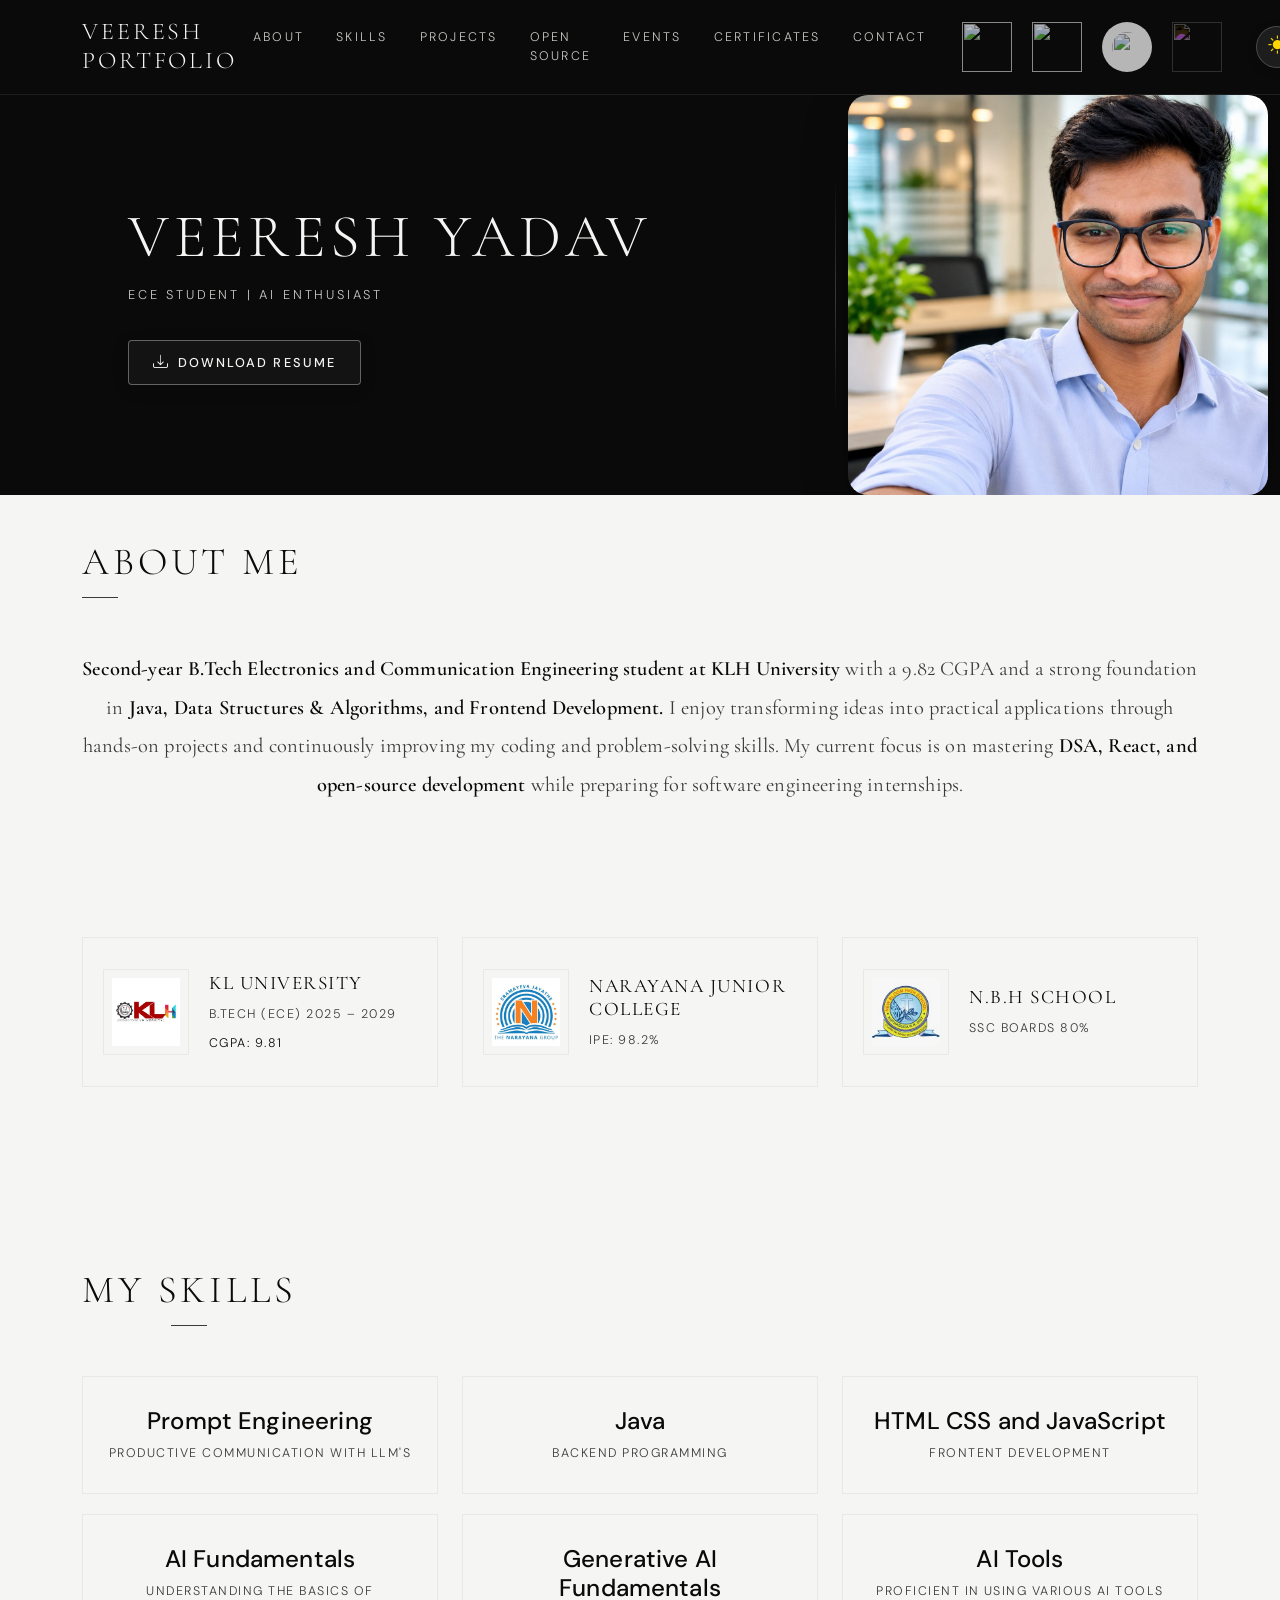
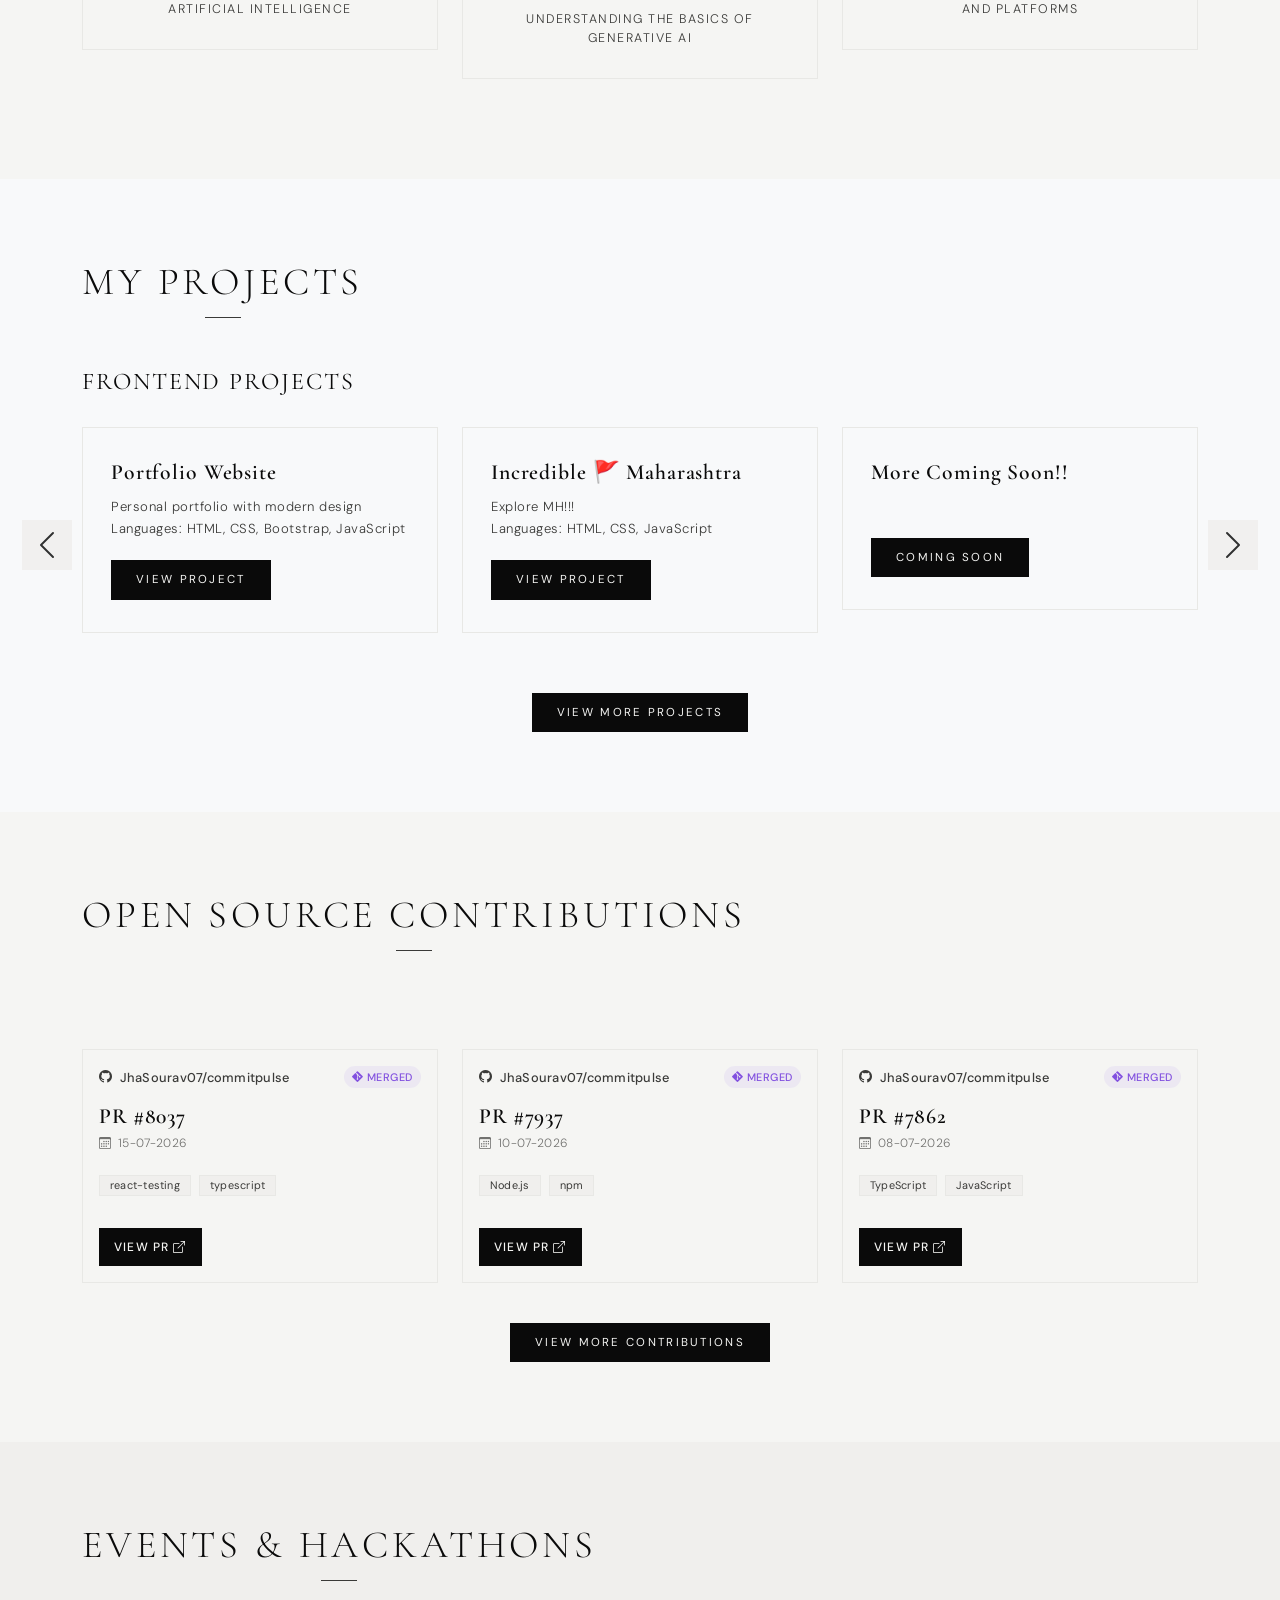
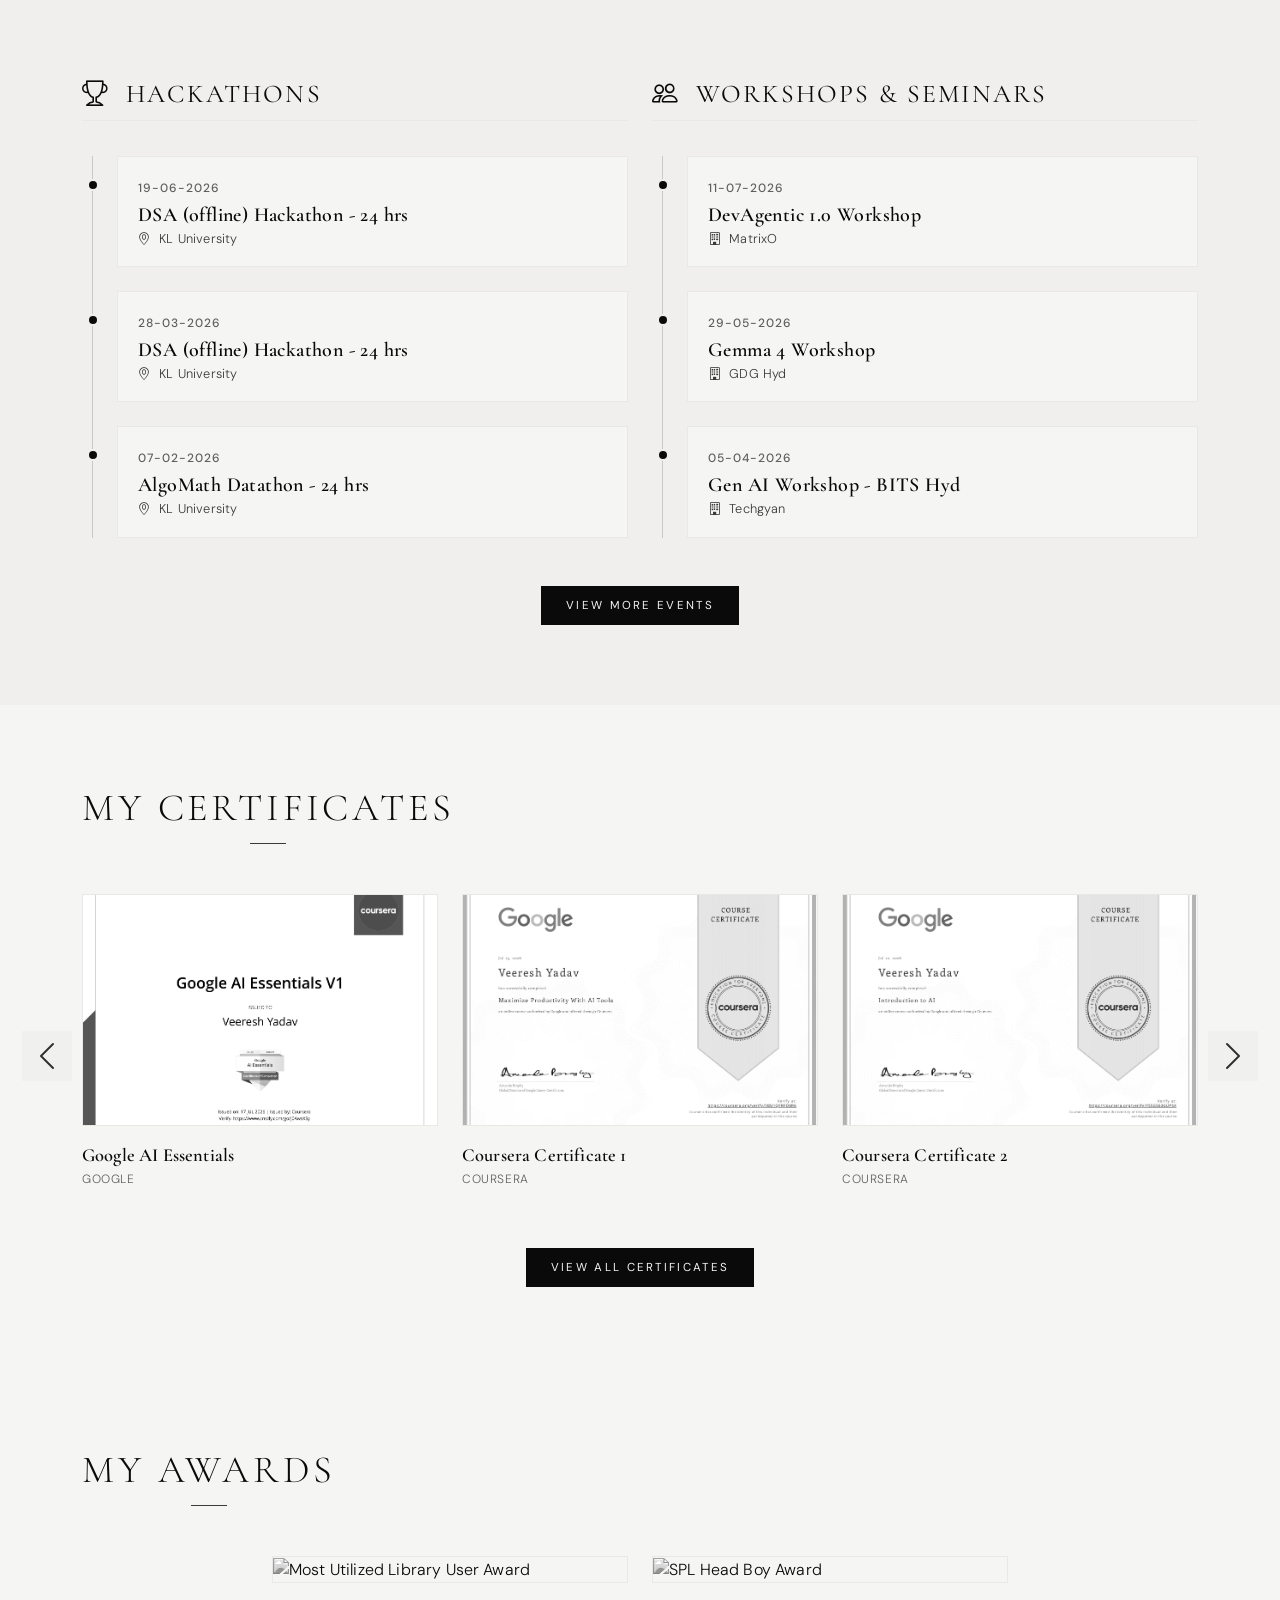
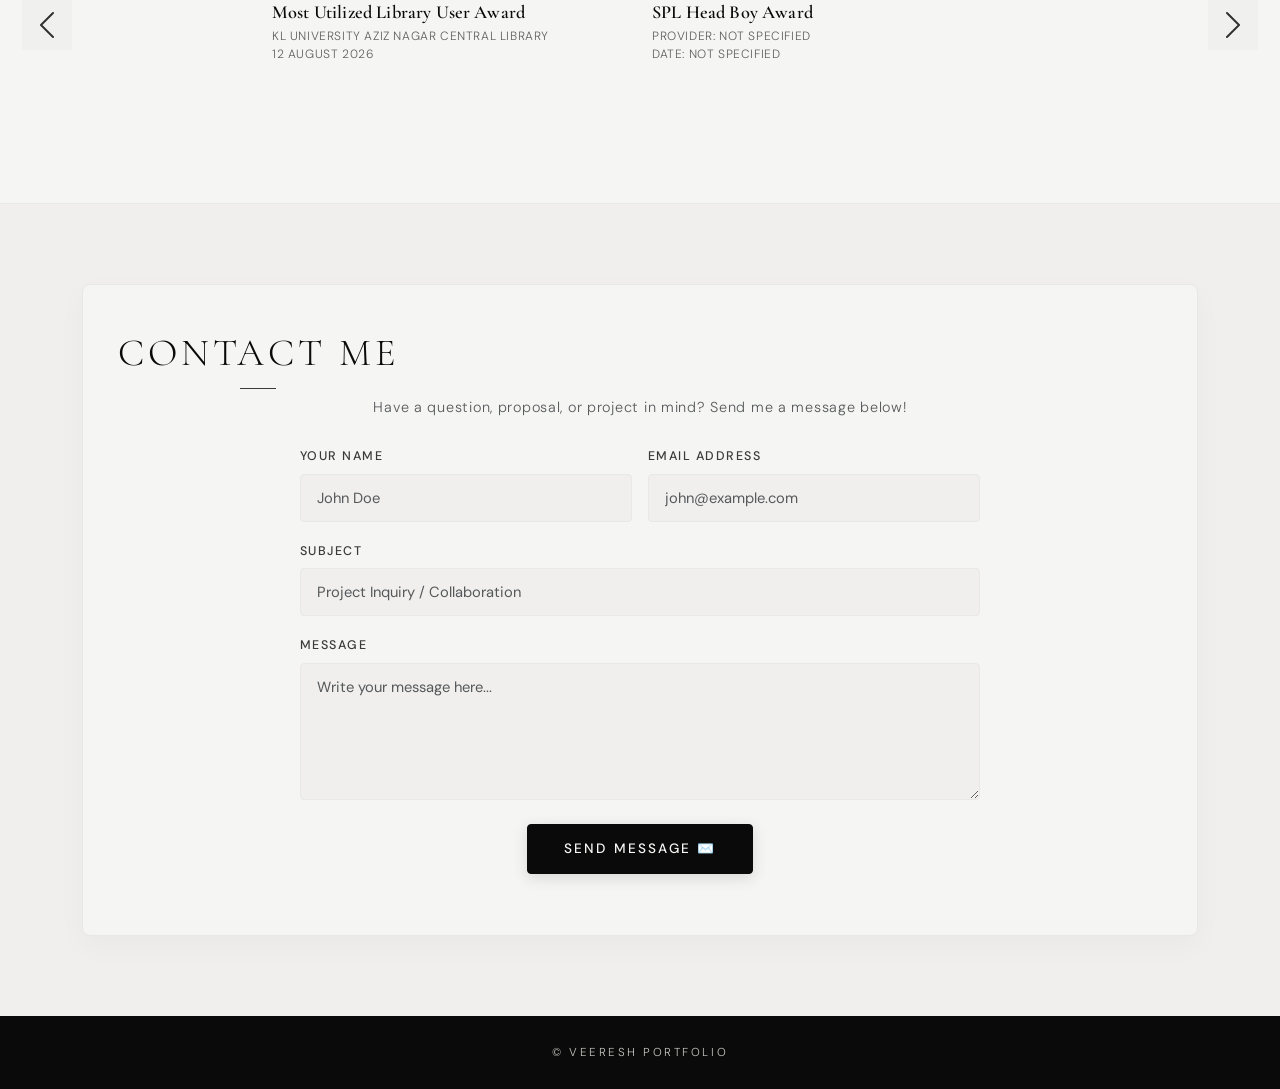
==== commit c3831b5d: "Add awards section" ====
--- a/index.html
+++ b/index.html
@@ -811,21 +811,6 @@
                                         </div>
                                     </a>
                                 </div>
-                                <!-- Certificate 9 -->
-                                <div class="col-md-4 mb-4">
-                                    <a href="assets/certificates/LIB.jpg" class="certificate-link" data-src="assets/certificates/LIB.jpg">
-                                        <div class="certificate-card">
-                                            <img src="assets/certificates/LIB.jpg" class="img-fluid" alt="LIB Certificate">
-                                            <div class="certificate-overlay">
-                                                <span class="certificate-view-btn">View</span>
-                                            </div>
-                                        </div>
-                                        <div class="certificate-details">
-                                            <h6 class="certificate-title">LIB Certificate</h6>
-                                            <p class="certificate-issuer">LIB</p>
-                                        </div>
-                                    </a>
-                                </div>
                             </div>
                         </div>
                     </div>
@@ -848,7 +833,6 @@
     <section class="py-5 reveal" id="awards">
         <div class="container">
             <h2 class="section-title text-center reveal">My Awards</h2>
-
             <div id="awards-gallery">
                 <div id="awardsCarousel" class="carousel slide project-carousel" data-bs-ride="false">
                     <div class="carousel-inner">
@@ -858,9 +842,7 @@
                                     <a href="LIB.jpg" class="certificate-link" data-src="LIB.jpg">
                                         <div class="certificate-card">
                                             <img src="LIB.jpg" class="img-fluid" alt="Most Utilized Library User Award">
-                                            <div class="certificate-overlay">
-                                                <span class="certificate-view-btn">View</span>
-                                            </div>
+                                            <div class="certificate-overlay"><span class="certificate-view-btn">View</span></div>
                                         </div>
                                         <div class="certificate-details">
                                             <h6 class="certificate-title">Most Utilized Library User Award</h6>
@@ -872,26 +854,19 @@
                                     <a href="SPL.jpg" class="certificate-link" data-src="SPL.jpg">
                                         <div class="certificate-card">
                                             <img src="SPL.jpg" class="img-fluid" alt="SPL Head Boy Award">
-                                            <div class="certificate-overlay">
-                                                <span class="certificate-view-btn">View</span>
-                                            </div>
+                                            <div class="certificate-overlay"><span class="certificate-view-btn">View</span></div>
                                         </div>
                                         <div class="certificate-details">
                                             <h6 class="certificate-title">SPL Head Boy Award</h6>
-                                            <p class="certificate-issuer">NEW BLOOM HIGH SCHOOL<br>Date: 06/08/2023</p>
+                                            <p class="certificate-issuer">Provider: Not specified<br>Date: Not specified</p>
                                         </div>
                                     </a>
                                 </div>
                             </div>
                         </div>
                     </div>
-
-                    <button class="carousel-control-prev" type="button" data-bs-target="#awardsCarousel" data-bs-slide="prev">
-                        <span class="carousel-control-prev-icon"></span>
-                    </button>
-                    <button class="carousel-control-next" type="button" data-bs-target="#awardsCarousel" data-bs-slide="next">
-                        <span class="carousel-control-next-icon"></span>
-                    </button>
+                    <button class="carousel-control-prev" type="button" data-bs-target="#awardsCarousel" data-bs-slide="prev"><span class="carousel-control-prev-icon"></span></button>
+                    <button class="carousel-control-next" type="button" data-bs-target="#awardsCarousel" data-bs-slide="next"><span class="carousel-control-next-icon"></span></button>
                 </div>
             </div>
         </div>
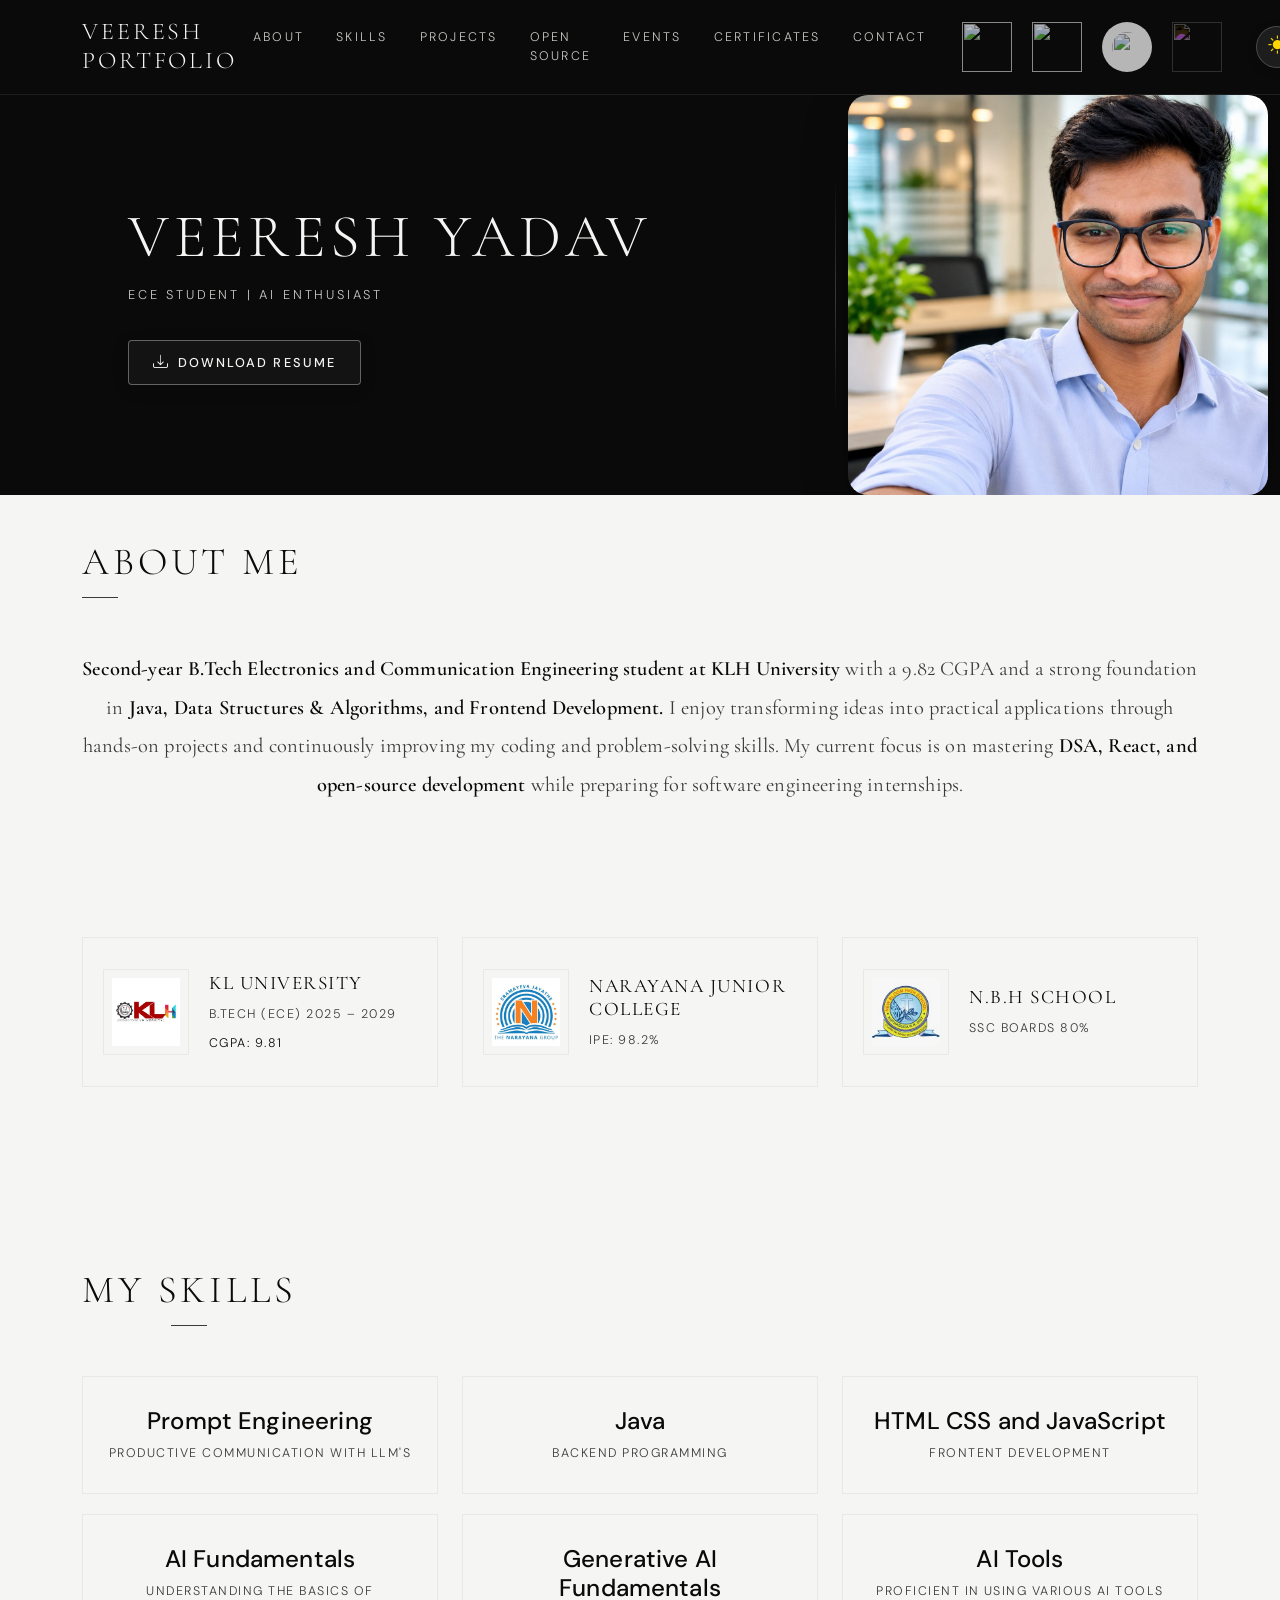
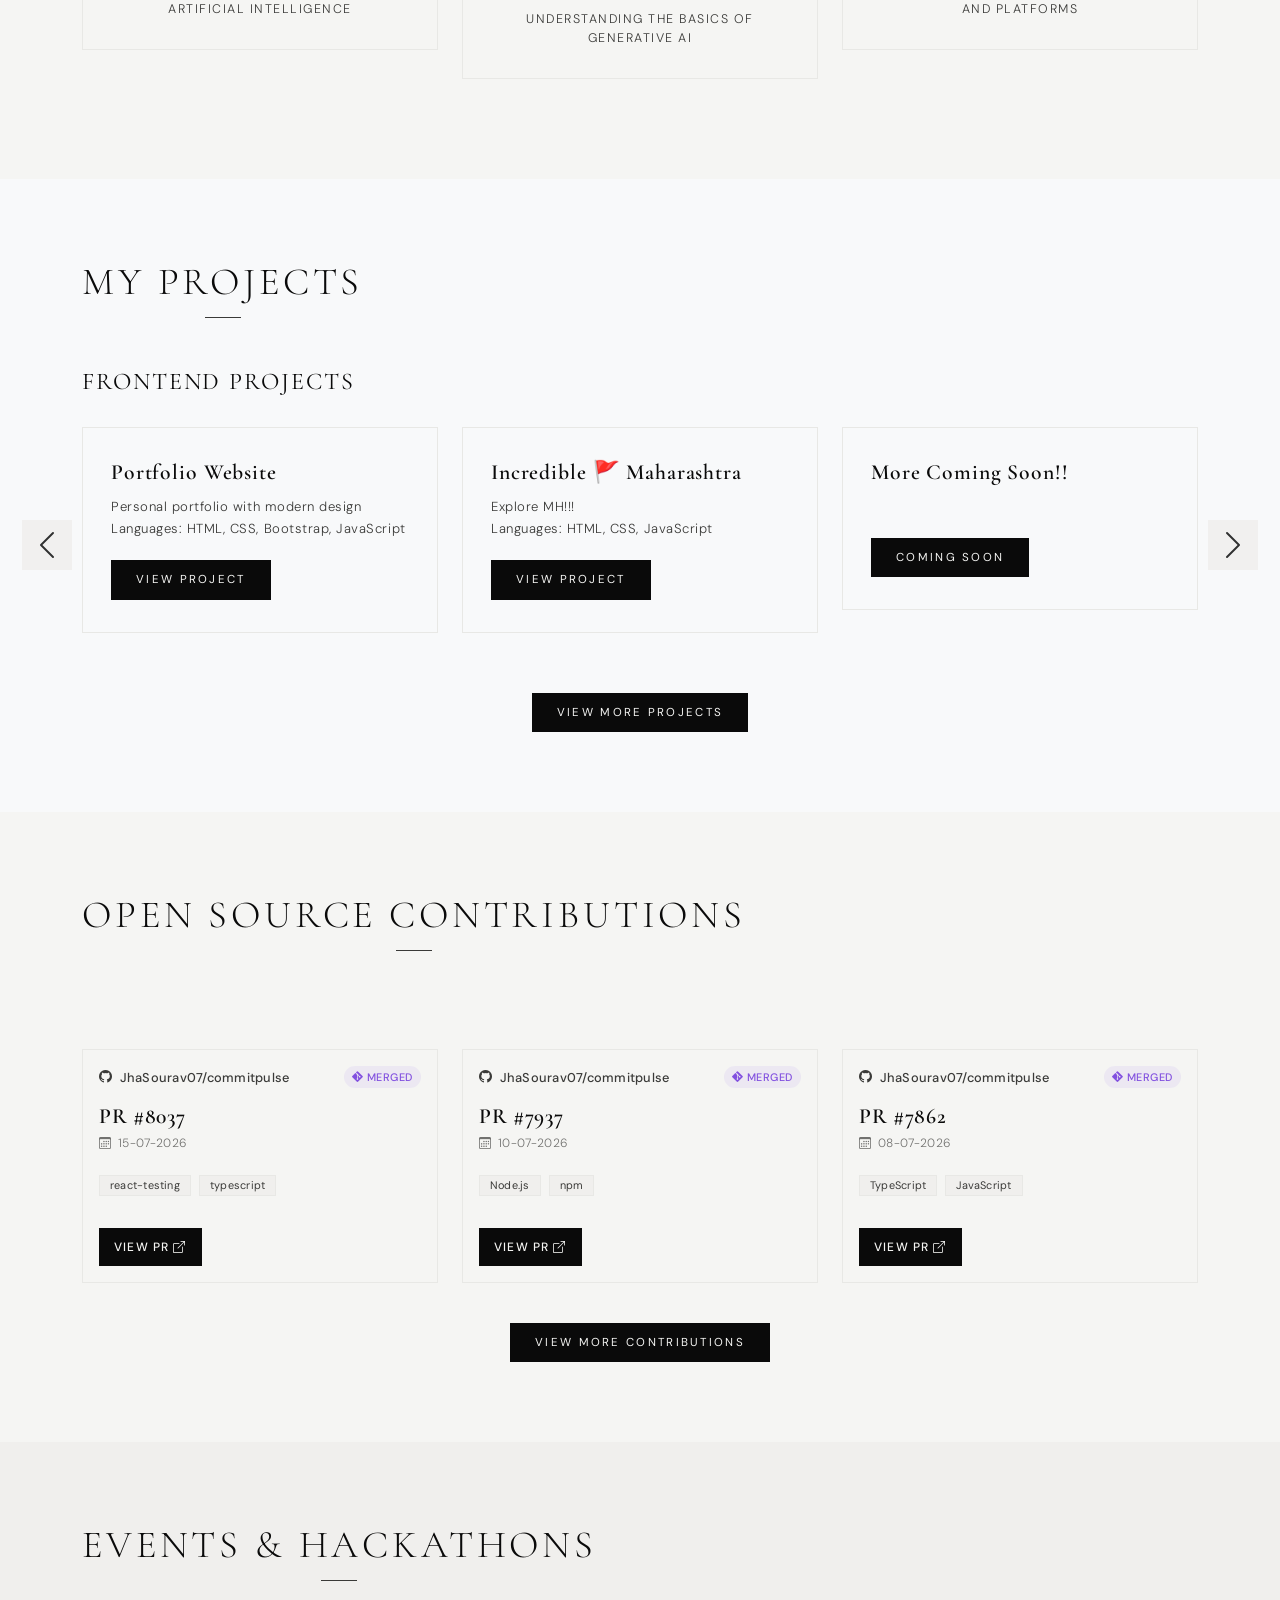
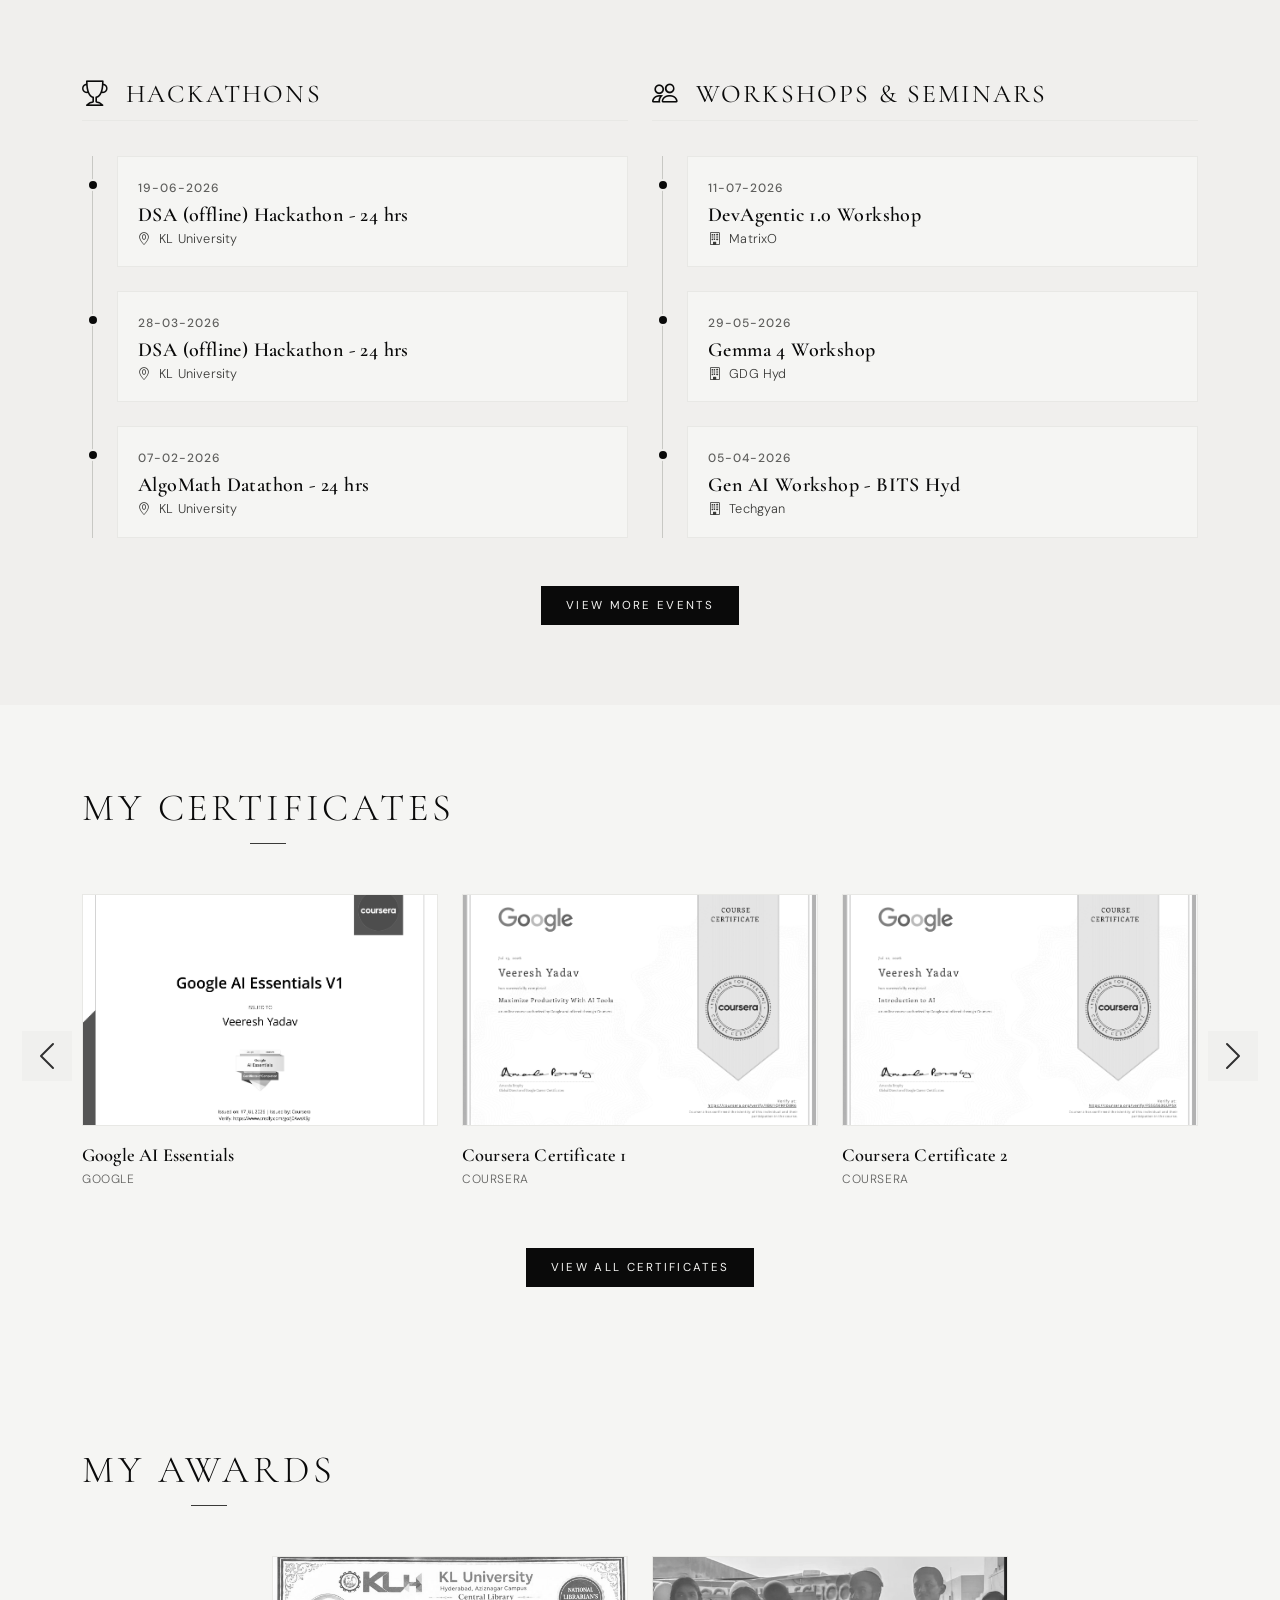
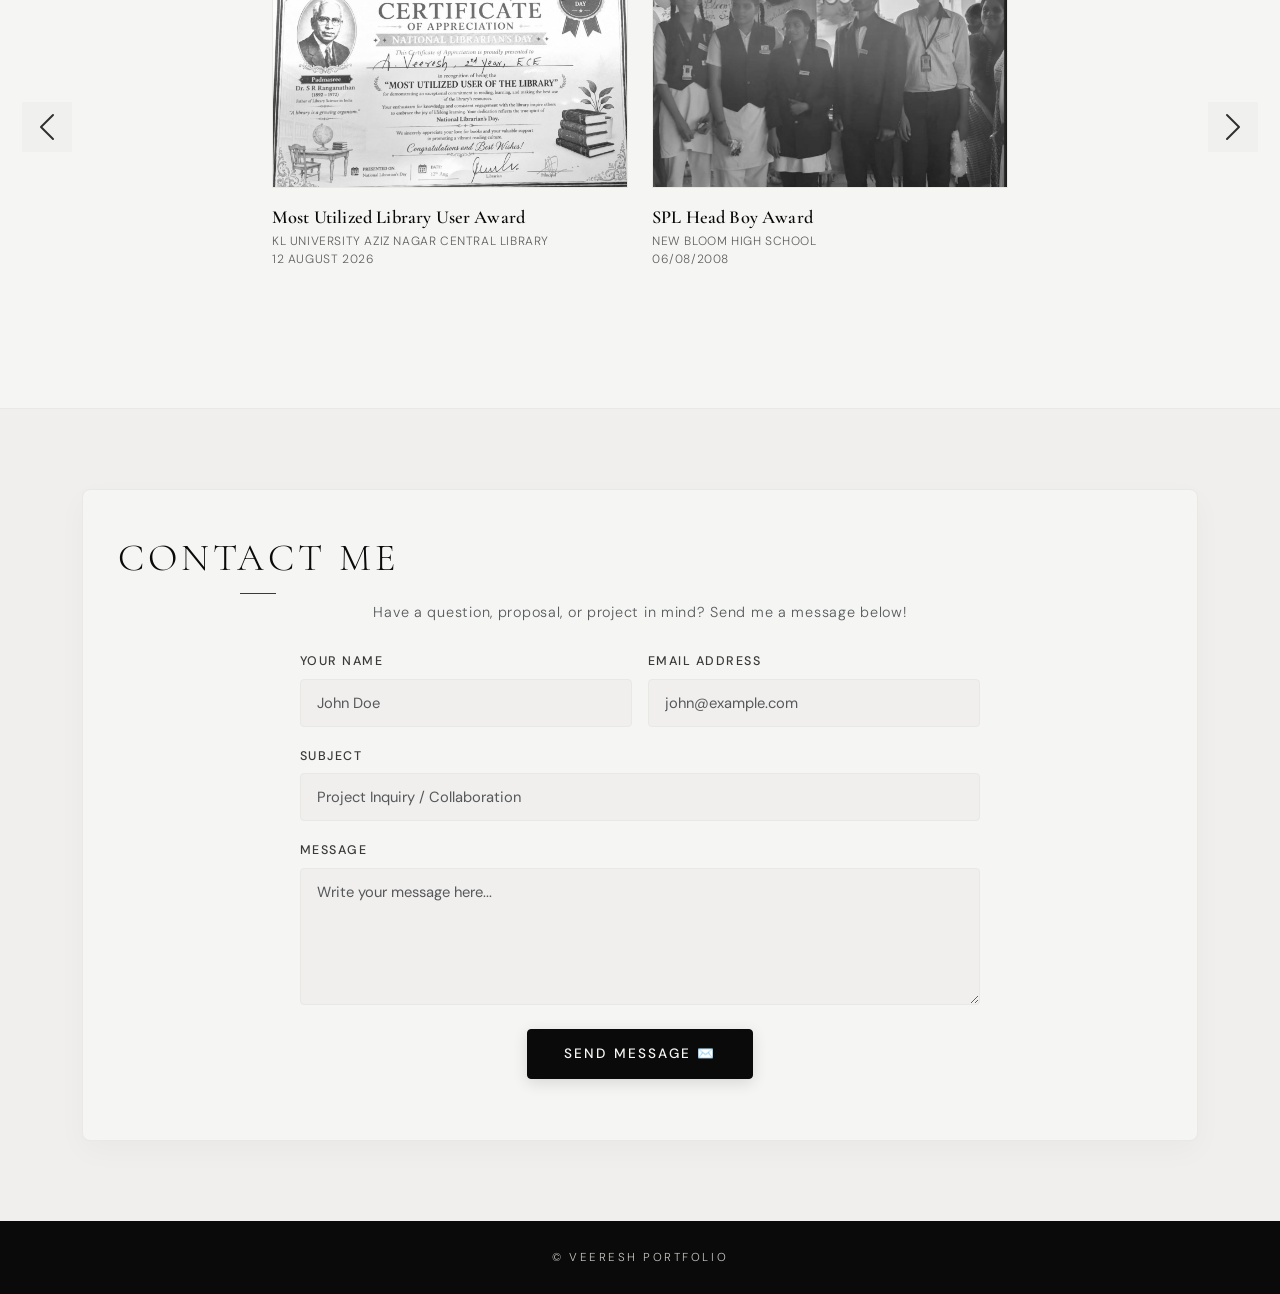
==== commit a6a8bd6f: "Update index.html" ====
--- a/index.html
+++ b/index.html
@@ -1,1093 +1,1093 @@
-<!DOCTYPE html>
-<html lang="en">
-<head>
-    <link rel="stylesheet" href="https://cdn.jsdelivr.net/npm/lightgallery@2.8.1/css/lightgallery-bundle.min.css">
-    <meta charset="UTF-8">
-    <meta name="viewport" content="width=device-width, initial-scale=1.0">
-    <title>My Portfolio</title>
-
-    <!-- Bootstrap -->
-    <link href="https://cdn.jsdelivr.net/npm/bootstrap@5.3.0/dist/css/bootstrap.min.css" rel="stylesheet">
-
-    <!-- Bootstrap Icons -->
-    <link rel="stylesheet" href="https://cdn.jsdelivr.net/npm/bootstrap-icons@1.11.0/font/bootstrap-icons.css">
-
-    <!-- Google Fonts -->
-    <link href="https://fonts.googleapis.com/css2?family=Cormorant+Garamond:wght@300;400;600&family=DM+Sans:wght@300;400;500&display=swap" rel="stylesheet">
-
-    <!-- CSS -->
-    <link rel="stylesheet" href="css/style.css">
-
-</head>
-<body>
-
-    <!-- Navigation -->
-    <nav class="navbar navbar-expand-lg navbar-dark bg-dark">
-        <div class="container">
-            <h2 style="color: #f8f9fa;">Veeresh Portfolio</h2>
-            <button class="navbar-toggler" type="button" data-bs-toggle="collapse" data-bs-target="#navbarNav" aria-controls="navbarNav" aria-expanded="false" aria-label="Toggle navigation">
-                <span class="navbar-toggler-icon"></span>
-            </button>
-            <div class="collapse navbar-collapse" id="navbarNav">
-                <ul class="navbar-nav ms-auto">
-                    <li class="nav-item">
-                        <a class="nav-link" href="#about">About</a>
-                    </li>
-                    <li class="nav-item">
-                        <a class="nav-link" href="#skills">Skills</a>
-                    </li>
-                    <li class="nav-item">
-                        <a class="nav-link" href="#projects">Projects</a>
-                    </li>
-                    <li class="nav-item">
-                        <a class="nav-link" href="#open-source">Open Source</a>
-                    </li>
-                    <li class="nav-item">
-                        <a class="nav-link" href="#events">Events</a>
-                    </li>
-                    <li class="nav-item">
-                        <a class="nav-link" href="#certificates">Certificates</a>
-                    </li>
-                    <li class="nav-item">
-                        <a class="nav-link" href="#contact">Contact</a>
-                    </li>
-                </ul>
-                <div class="social-icons">
-                    <a href="https://www.linkedin.com/in/veeresh-yadav-a469a0374/" target="_blank" title="LinkedIn">
-                        <img src="https://encrypted-tbn0.gstatic.com/images?q=tbn:ANd9GcT4B0lk6cO-FZhgOKOKVr5Fk4RIsDLEhRMFjQ&s" style="width:50px; height: 50px;">
-                    </a>
-                    <a href="https://github.com/veeresh4520" title="GitHub">
-                        <img src="https://cdn.pixabay.com/photo/2022/01/30/13/33/github-6980894_1280.png" style="width:50px; height:50px">
-                    </a>
-                   <a href="https://codeforces.com/profile/Veerrr" target="_blank" title="Codeforces">
-                        <img src="https://sta.codeforces.com/s/0/favicon-32x32.png" style="width:50px; height:50px; padding: 10px; background-color: white; border-radius: 50%;">
-                    </a>
-                    <a href="https://leetcode.com/u/veeresh4520/" target="_blank" title="LeetCode">
-                        <img src="https://upload.wikimedia.org/wikipedia/commons/1/19/LeetCode_logo_black.png" style="width:50px; height:50px; filter: invert(1);">
-                    </a>
-                </div>
-                <div class="d-flex align-items-center ms-lg-3 mt-3 mt-lg-0 justify-content-center">
-                    <button id="themeToggle" class="theme-toggle-btn" aria-label="Toggle Theme" title="Toggle Day/Night Mode">
-                        <i class="bi bi-sun-fill theme-icon-sun"></i>
-                        <i class="bi bi-moon-stars-fill theme-icon-moon" style="display: none;"></i>
-                    </button>
-                </div>
-            </div>
-        </div>
-    </nav>
-
-    <!-- Hero Section -->
-    <section class="hero-section" id="profile">
-        <div class="header-container2">
-            <div class="header-container">
-                <h1 class="display-4">VEERESH YADAV</h1>
-                <p class="lead">ECE Student | AI Enthusiast </p>
-                <div class="hero-actions">
-                    <a href="assets/docs/Resume (3).pdf" download="Veeresh_Yadav_Resume.pdf" class="btn-hero-resume">
-                        <i class="bi bi-download me-2"></i>Download Resume
-                    </a>
-                </div>
-            </div>
-            <div class="hero-image-wrap">
-                <img src="assets/images/profile.jpg" class="hero-image" alt="Veeresh Yadav">
-            </div>
-        </div>
-    </section>
-
-    <!-- About Me Section -->
-    <section class="about-me-section py-3" id="about">
-        <div class="container">
-            <div class="about-me-content reveal">
-                <h2 class="section-title">About Me</h2>
-                <p>
-                    <strong>Second-year B.Tech Electronics and Communication Engineering student at KLH University</strong> with a 9.82 CGPA and a strong foundation in <strong>Java, Data Structures &amp; Algorithms, and Frontend Development.</strong> I enjoy transforming ideas into practical applications through hands-on projects and continuously improving my coding and problem-solving skills. My current focus is on mastering <strong>DSA, React, and open-source development</strong> while preparing for software engineering internships.
-                </p>
-            </div>
-        </div>
-    </section>
-
-    <!-- Education details -->
-    <section class="py-5" id="education">
-        <div class="container">
-            <div class="row justify-content-center">
-                <div class="col-md-4">
-                    <div class="skill-card education-card reveal delay-1">
-                        <img src="assets/images/KLH.jpg" alt="KL University logo" class="education-logo">
-                        <div class="education-details">
-                            <h4>KL UNIVERSITY</h4>
-                            <p>B.Tech (ECE) 2025 – 2029</p>
-                            <p class="education-score">CGPA: 9.81</p>
-                        </div>
-                    </div>
-                </div>
-                <div class="col-md-4">
-                    <div class="skill-card education-card reveal delay-2">
-                        <img src="assets/images/Narayana.jpg" alt="Narayana Junior College logo" class="education-logo">
-                        <div class="education-details">
-                            <h4>NARAYANA JUNIOR COLLEGE</h4>
-                            <p>IPE: 98.2%</p>
-                        </div>
-                    </div>
-                </div>
-                <div class="col-md-4">
-                    <div class="skill-card education-card reveal delay-3">
-                        <img src="assets/images/NBHS.jpg" alt="N.B.H School logo" class="education-logo">
-                        <div class="education-details">
-                            <h4>N.B.H SCHOOL</h4>
-                            <p>SSC Boards 80%</p>
-                        </div>
-                    </div>
-                </div>
-            </div>
-        </div>
-    </section>
-
-    <!-- Skills Section -->
-    <section class="py-5" id="skills">
-        <div class="container">
-            <h2 class="section-title text-center reveal">My Skills</h2>
-            <div class="row">
-                <div class="col-md-4">
-                    <div class="skill-card reveal delay-1">
-                        <h4>Prompt Engineering</h4>
-                        <p>Productive communication with LLM's</p>
-                    </div>
-                </div>
-                <div class="col-md-4">
-                    <div class="skill-card reveal delay-2">
-                        <h4>Java</h4>
-                        <p>Backend Programming</p>
-                    </div>
-                </div>
-                <div class="col-md-4">
-                    <div class="skill-card reveal delay-3">
-                        <h4>HTML CSS and JavaScript</h4>
-                        <p>Frontent Development</p>
-                    </div>
-                </div>
-                <div class="col-md-4">
-                    <div class="skill-card reveal delay-1">
-                        <h4>AI Fundamentals</h4>
-                        <p>Understanding the basics of Artificial Intelligence</p>
-                    </div>
-                </div>
-                <div class="col-md-4">
-                    <div class="skill-card reveal delay-2">
-                        <h4>Generative AI Fundamentals</h4>
-                        <p>Understanding the basics of Generative AI</p>
-                    </div>
-                </div>
-                <div class="col-md-4">
-                    <div class="skill-card reveal delay-3">
-                        <h4>AI Tools</h4>
-                        <p>Proficient in using various AI tools and platforms</p>
-                    </div>
-                </div>
-            </div>
-        </div>
-    </section>
-
-    <!-- Projects Section -->
-    <section class="py-5 bg-light" id="projects">
-        <div class="container">
-            <h2 class="section-title text-center reveal">My Projects</h2>
-
-            <!-- Frontend Projects Carousel -->
-            <h4 class="carousel-subtitle reveal">Frontend Projects</h4>
-            <div id="frontendCarousel" class="carousel slide project-carousel" data-bs-ride="false">
-                <div class="carousel-inner">
-                    <div class="carousel-item active">
-                        <div class="row">
-                            <div class="col-md-4">
-                                <div class="card project-card">
-                                    <div class="card-body">
-                                        <h5 class="card-title">Portfolio Website</h5>
-                                        <p class="card-text">Personal portfolio with modern design<br>Languages: HTML, CSS, Bootstrap, JavaScript</p>
-                                        <a href="#" target="_blank" class="btn btn-primary">View Project</a>
-                                    </div>
-                                </div>
-                            </div>
-                            <div class="col-md-4">
-                                <div class="card project-card">
-                                    <div class="card-body">
-                                        <h5 class="card-title"> Incredible 🚩 Maharashtra </h5>
-                                        <p class="card-text">Explore MH!!!<br>Languages: HTML, CSS, JavaScript</p>
-                                        <a href="https://github.com/veeresh4520/Maharashtra" target="_blank" class="btn btn-primary">View Project</a>
-                                    </div>
-                                </div>
-                            </div>
-                            <div class="col-md-4">
-                                <div class="card project-card">
-                                    <div class="card-body">
-                                        <h5 class="card-title">More Coming Soon!!</h5>
-                                        <p class="card-text"><br></p>
-                                        <a href="#" target="_blank" class="btn btn-primary">Coming Soon</a>
-                                    </div>
-                                </div>
-                            </div>
-                        </div>
-                    </div>
-
-
-                </div>
-
-                <button class="carousel-control-prev" type="button" data-bs-target="#frontendCarousel" data-bs-slide="prev">
-                    <span class="carousel-control-prev-icon"></span>
-                </button>
-                <button class="carousel-control-next" type="button" data-bs-target="#frontendCarousel" data-bs-slide="next">
-                    <span class="carousel-control-next-icon"></span>
-                </button>
-            </div>
-
-            <!-- Java Projects Carousel -->
-<!-- Java Projects Carousel -->
-<h4 class="carousel-subtitle mt-5 reveal">Java Projects</h4>
-<div id="javaCarousel" class="carousel slide project-carousel" data-bs-ride="false">
-    <div class="carousel-inner">
-
-        <!-- First Slide -->
-        <div class="carousel-item active">
-            <div class="row">
-
-                <div class="col-md-4">
-                    <div class="card project-card">
-                        <div class="card-body">
-                            <h5 class="card-title">Tic-Tac-Toe</h5>
-                            <p class="card-text">
-                                Can you defeat the compiler?<br>
-                                Language: Java
-                            </p>
-                            <a href="https://github.com/veeresh4520/Tic-Tac-Toe/tree/main"
-                               target="_blank"
-                               class="btn btn-primary">
-                                View Project
-                            </a>
-                        </div>
-                    </div>
-                </div>
-
-                <div class="col-md-4">
-                    <div class="card project-card">
-                        <div class="card-body">
-                            <h5 class="card-title">Four Queens</h5>
-                            <p class="card-text">
-                                Can you place all the queens safely?<br>
-                                Language: Java
-                            </p>
-                            <a href="https://github.com/veeresh4520/4-Queens"
-                               target="_blank"
-                               class="btn btn-primary">
-                                View Project
-                            </a>
-                        </div>
-                    </div>
-                </div>
-
-                <div class="col-md-4">
-                    <div class="card project-card">
-                        <div class="card-body">
-                            <h5 class="card-title">Student Examination Management System</h5>
-                            <p class="card-text">
-                                Manage exams and student results with ease.<br>
-                                Language: Java
-                            </p>
-                            <a href="https://github.com/SK-Sathyavada-008/Quiz-Analysis"
-                               target="_blank"
-                               class="btn btn-primary">
-                                View Project
-                            </a>
-                        </div>
-                    </div>
-                </div>
-
-            </div>
-        </div>
-
-        <!-- Second Slide -->
-        <div class="carousel-item">
-            <div class="row">
-
-                <div class="col-md-4">
-                    <div class="card project-card">
-                        <div class="card-body">
-                            <h5 class="card-title">Number Guessing Game</h5>
-                            <p class="card-text">
-                                Can you guess the number right?<br>
-                                Language: Java
-                            </p>
-                            <a href="https://github.com/veeresh4520/Number---Gussing--Game"
-                               target="_blank"
-                               class="btn btn-primary">
-                                View Project
-                            </a>
-                        </div>
-                    </div>
-                </div>
-
-            </div>
-        </div>
-
-    </div>
-
-    <button class="carousel-control-prev"
-            type="button"
-            data-bs-target="#javaCarousel"
-            data-bs-slide="prev">
-        <span class="carousel-control-prev-icon"></span>
-    </button>
-
-    <button class="carousel-control-next"
-            type="button"
-            data-bs-target="#javaCarousel"
-            data-bs-slide="next">
-        <span class="carousel-control-next-icon"></span>
-    </button>
-</div>
-            <!-- Collaboration Projects -->
-            <h4 class="carousel-subtitle mt-5 reveal">Collaboration Projects</h4>
-            <div id="collabCarousel" class="carousel slide project-carousel" data-bs-ride="false">
-                <div class="carousel-inner">
-                    <div class="carousel-item active">
-                        <div class="row">
-                            <div class="col-md-4">
-                                <div class="card project-card">
-                                    <div class="card-body">
-                                        <h5 class="card-title">TimeWaste Pro</h5>
-                                        <p class="card-text">The most productive way to procrastinate<br>Language: HTML, CSS, JavaScript</p>
-                                        <a href="https://timewaste-pro.netlify.app/" target="_blank" class="btn btn-primary">View Project</a>
-                                        <p class="mt-2" style="font-size:0.78rem; color:#3a3a38; letter-spacing:0.06em;">Collaborator: Sai Keerthana </p>
-                                    </div>
-                                </div>
-                            </div>
-                            <div class="col-md-4">
-                                <div class="card project-card">
-                                    <div class="card-body">
-                                        <h5 class="card-title">Velora</h5>
-                                        <p class="card-text">AI-powered search & learning engine with LRU Cache<br>Language: Java</p>
-                                        <a href="https://search-engine1.lovable.app/" target="_blank" class="btn btn-primary">View Project</a>
-                                        <p class="mt-2" style="font-size:0.78rem; color:#3a3a38; letter-spacing:0.06em;">Collaborator: Sai Keerthana</p>
-                                    </div>
-                                </div>
-                            </div>
-                        </div>
-                    </div>
-
-                </div>
-                <button class="carousel-control-prev" type="button" data-bs-target="#collabCarousel" data-bs-slide="prev">
-                    <span class="carousel-control-prev-icon"></span>
-                </button>
-                <button class="carousel-control-next" type="button" data-bs-target="#collabCarousel" data-bs-slide="next">
-                    <span class="carousel-control-next-icon"></span>
-                </button>
-            </div>
-
-             <div class="text-center mt-4 reveal">
-            <a href="projects.html"
-               class="btn btn-primary">
-                View More Projects
-            </a>
-        </div>
-        </div>
-    </section>
-
-    <!-- Open Source Contributions Section -->
-    <section class="py-5 reveal" id="open-source">
-        <div class="container">
-            <h2 class="section-title text-center reveal">Open Source Contributions</h2>
-            <div class="row mt-5">
-                <!-- PR 1 -->
-                <div class="col-md-4 mb-4">
-                    <div class="card osc-card h-100 reveal delay-1">
-                        <div class="card-body d-flex flex-column justify-content-between">
-                            <div>
-                                <div class="d-flex align-items-center justify-content-between mb-3">
-                                    <span class="osc-repo"><i class="bi bi-github me-1"></i> JhaSourav07/commitpulse</span>
-                                    <span class="osc-status-badge"><i class="bi bi-git"></i> Merged</span>
-                                </div>
-                                <h5 class="osc-title">PR #8037</h5>
-                                <p class="osc-date"><i class="bi bi-calendar3 me-1"></i> 15-07-2026</p>
-                            </div>
-                            <div>
-                                <div class="osc-tags mb-3">
-                                    <span class="badge tag-badge">react-testing</span>
-                                    <span class="badge tag-badge">typescript</span>
-                                </div>
-                                <a href="https://github.com/JhaSourav07/commitpulse/pull/8037" target="_blank" class="osc-link">
-                                    View PR <i class="bi bi-box-arrow-up-right ms-1"></i>
-                                </a>
-                            </div>
-                        </div>
-                    </div>
-                </div>
-                <!-- PR 2 -->
-                <div class="col-md-4 mb-4">
-                    <div class="card osc-card h-100 reveal delay-2">
-                        <div class="card-body d-flex flex-column justify-content-between">
-                            <div>
-                                <div class="d-flex align-items-center justify-content-between mb-3">
-                                    <span class="osc-repo"><i class="bi bi-github me-1"></i> JhaSourav07/commitpulse</span>
-                                    <span class="osc-status-badge"><i class="bi bi-git"></i> Merged</span>
-                                </div>
-                                <h5 class="osc-title">PR #7937</h5>
-                                <p class="osc-date"><i class="bi bi-calendar3 me-1"></i> 10-07-2026</p>
-                            </div>
-                            <div>
-                                <div class="osc-tags mb-3">
-                                    <span class="badge tag-badge">Node.js</span>
-                                    <span class="badge tag-badge">npm</span>
-                                </div>
-                                <a href="https://github.com/JhaSourav07/commitpulse/pull/7937" target="_blank" class="osc-link">
-                                    View PR <i class="bi bi-box-arrow-up-right ms-1"></i>
-                                </a>
-                            </div>
-                        </div>
-                    </div>
-                </div>
-                <!-- PR 3 -->
-                <div class="col-md-4 mb-4">
-                    <div class="card osc-card h-100 reveal delay-3">
-                        <div class="card-body d-flex flex-column justify-content-between">
-                            <div>
-                                <div class="d-flex align-items-center justify-content-between mb-3">
-                                    <span class="osc-repo"><i class="bi bi-github me-1"></i> JhaSourav07/commitpulse</span>
-                                    <span class="osc-status-badge"><i class="bi bi-git"></i> Merged</span>
-                                </div>
-                                <h5 class="osc-title">PR #7862</h5>
-                                <p class="osc-date"><i class="bi bi-calendar3 me-1"></i> 08-07-2026</p>
-                            </div>
-                            <div>
-                                <div class="osc-tags mb-3">
-                                    <span class="badge tag-badge">TypeScript</span>
-                                    <span class="badge tag-badge">JavaScript</span>
-                                </div>
-                                <a href="https://github.com/JhaSourav07/commitpulse/pull/7862" target="_blank" class="osc-link">
-                                    View PR <i class="bi bi-box-arrow-up-right ms-1"></i>
-                                </a>
-                            </div>
-                        </div>
-                    </div>
-                </div>
-                <!-- PR 4 -->
-                <div class="col-md-4 mb-4">
-                    <div class="card osc-card h-100 reveal delay-1">
-                        <div class="card-body d-flex flex-column justify-content-between">
-                            <div>
-                                <div class="d-flex align-items-center justify-content-between mb-3">
-                                    <span class="osc-repo"><i class="bi bi-github me-1"></i> JhaSourav07/commitpulse</span>
-                                    <span class="osc-status-badge"><i class="bi bi-git"></i> Merged</span>
-                                </div>
-                                <h5 class="osc-title">PR #7786</h5>
-                                <p class="osc-date"><i class="bi bi-calendar3 me-1"></i> 06-07-2026</p>
-                            </div>
-                            <div>
-                                <div class="osc-tags mb-3">
-                                    <span class="badge tag-badge">React Testing</span>
-                                    <span class="badge tag-badge">Vitest</span>
-                                </div>
-                                <a href="https://github.com/JhaSourav07/commitpulse/pull/7786" target="_blank" class="osc-link">
-                                    View PR <i class="bi bi-box-arrow-up-right ms-1"></i>
-                                </a>
-                            </div>
-                        </div>
-                    </div>
-                </div>
-                <!-- PR 5 -->
-                <div class="col-md-4 mb-4">
-                    <div class="card osc-card h-100 reveal delay-2">
-                        <div class="card-body d-flex flex-column justify-content-between">
-                            <div>
-                                <div class="d-flex align-items-center justify-content-between mb-3">
-                                    <span class="osc-repo"><i class="bi bi-github me-1"></i> JhaSourav07/commitpulse</span>
-                                    <span class="osc-status-badge"><i class="bi bi-git"></i> Merged</span>
-                                </div>
-                                <h5 class="osc-title">PR #7400</h5>
-                                <p class="osc-date"><i class="bi bi-calendar3 me-1"></i> 28-06-2026</p>
-                            </div>
-                            <div>
-                                <div class="osc-tags mb-3">
-                                    <span class="badge tag-badge">React</span>
-                                    <span class="badge tag-badge">TypeScript</span>
-                                    <span class="badge tag-badge">Vitest</span>
-                                </div>
-                                <a href="https://github.com/JhaSourav07/commitpulse/pull/7400" target="_blank" class="osc-link">
-                                    View PR <i class="bi bi-box-arrow-up-right ms-1"></i>
-                                </a>
-                            </div>
-                        </div>
-                    </div>
-                </div>
-                <!-- PR 6 -->
-                <div class="col-md-4 mb-4">
-                    <div class="card osc-card h-100 reveal delay-3">
-                        <div class="card-body d-flex flex-column justify-content-between">
-                            <div>
-                                <div class="d-flex align-items-center justify-content-between mb-3">
-                                    <span class="osc-repo"><i class="bi bi-github me-1"></i> lingdojo/kana-dojo</span>
-                                    <span class="osc-status-badge"><i class="bi bi-git"></i> Merged</span>
-                                </div>
-                                <h5 class="osc-title">PR #19653</h5>
-                                <p class="osc-date"><i class="bi bi-calendar3 me-1"></i> 05-06-2026</p>
-                            </div>
-                            <div>
-                                <div class="osc-tags mb-3">
-                                    <span class="badge tag-badge">React</span>
-                                    <span class="badge tag-badge">TypeScript</span>
-                                    <span class="badge tag-badge">JSON</span>
-                                </div>
-                                <a href="https://github.com/lingdojo/kana-dojo/pull/19653" target="_blank" class="osc-link">
-                                    View PR <i class="bi bi-box-arrow-up-right ms-1"></i>
-                                </a>
-                            </div>
-                        </div>
-                    </div>
-                </div>
-                <!-- PR 7 -->
-                <div class="col-md-4 mb-4">
-                    <div class="card osc-card h-100 reveal delay-1">
-                        <div class="card-body d-flex flex-column justify-content-between">
-                            <div>
-                                <div class="d-flex align-items-center justify-content-between mb-3">
-                                    <span class="osc-repo"><i class="bi bi-github me-1"></i> Roshanjossey/code-contributions</span>
-                                    <span class="osc-status-badge"><i class="bi bi-git"></i> Merged</span>
-                                </div>
-                                <h5 class="osc-title">PR #1111</h5>
-                                <p class="osc-date"><i class="bi bi-calendar3 me-1"></i> 25-04-2026</p>
-                            </div>
-                            <div>
-                                <div class="osc-tags mb-3">
-                                    <span class="badge tag-badge">HTML</span>
-                                    <span class="badge tag-badge">CSS</span>
-                                    <span class="badge tag-badge">JavaScript</span>
-                                </div>
-                                <a href="https://github.com/Roshanjossey/code-contributions/pull/1111" target="_blank" class="osc-link">
-                                    View PR <i class="bi bi-box-arrow-up-right ms-1"></i>
-                                </a>
-                            </div>
-                        </div>
-                    </div>
-                </div>
-            </div>
-            <div class="text-center mt-3 reveal">
-                <a href="contributions.html" class="btn btn-primary">View More Contributions</a>
-            </div>
-        </div>
-    </section>
-
-    <!-- Events & Hackathons Section -->
-    <section class="py-5 reveal" id="events">
-        <div class="container">
-            <h2 class="section-title text-center reveal">Events & Hackathons</h2>
-            <div class="row mt-5">
-                <!-- Hackathons Column -->
-                <div class="col-md-6 mb-5 mb-md-0 reveal delay-1">
-                    <h3 class="events-column-title"><i class="bi bi-trophy me-2"></i> Hackathons</h3>
-                    <div class="timeline">
-                        <!-- Event 1 -->
-                        <div class="timeline-item">
-                            <div class="timeline-dot"></div>
-                            <span class="timeline-date">19-06-2026</span>
-                            <h5 class="timeline-title">DSA (offline) Hackathon - 24 hrs</h5>
-                            <p class="timeline-meta"><i class="bi bi-geo-alt me-1"></i> KL University</p>
-                        </div>
-                        <!-- Event 2 -->
-                        <div class="timeline-item">
-                            <div class="timeline-dot"></div>
-                            <span class="timeline-date">28-03-2026</span>
-                            <h5 class="timeline-title">DSA (offline) Hackathon - 24 hrs</h5>
-                            <p class="timeline-meta"><i class="bi bi-geo-alt me-1"></i> KL University</p>
-                        </div>
-                        <!-- Event 3 -->
-                        <div class="timeline-item">
-                            <div class="timeline-dot"></div>
-                            <span class="timeline-date">07-02-2026</span>
-                            <h5 class="timeline-title">AlgoMath Datathon - 24 hrs</h5>
-                            <p class="timeline-meta"><i class="bi bi-geo-alt me-1"></i> KL University</p>
-                        </div>
-                        <!-- Event 4 -->
-                        <div class="timeline-item">
-                            <div class="timeline-dot"></div>
-                            <span class="timeline-date">17-12-2025</span>
-                            <h5 class="timeline-title">Java (offline) Hackathon - 24 hrs</h5>
-                            <p class="timeline-meta"><i class="bi bi-geo-alt me-1"></i> KL University</p>
-                        </div>
-                        <!-- Event 5 -->
-                        <div class="timeline-item">
-                            <div class="timeline-dot"></div>
-                            <span class="timeline-date">28-11-2025</span>
-                            <h5 class="timeline-title">ECE Hackathon</h5>
-                            <p class="timeline-meta"><i class="bi bi-geo-alt me-1"></i> KL University</p>
-                        </div>
-                    </div>
-                </div>
-
-                <!-- Community Events Column -->
-                <div class="col-md-6 reveal delay-2">
-                    <h3 class="events-column-title"><i class="bi bi-people me-2"></i> Workshops & Seminars</h3>
-                    <div class="timeline">
-                        <!-- Event 1 -->
-                        <div class="timeline-item">
-                            <div class="timeline-dot"></div>
-                            <span class="timeline-date">11-07-2026</span>
-                            <h5 class="timeline-title">DevAgentic 1.0 Workshop</h5>
-                            <p class="timeline-meta"><i class="bi bi-building me-1"></i> MatrixO</p>
-                        </div>
-                        <!-- Event 2 -->
-                        <div class="timeline-item">
-                            <div class="timeline-dot"></div>
-                            <span class="timeline-date">29-05-2026</span>
-                            <h5 class="timeline-title">Gemma 4 Workshop</h5>
-                            <p class="timeline-meta"><i class="bi bi-building me-1"></i> GDG Hyd</p>
-                        </div>
-                        <!-- Event 3 -->
-                        <div class="timeline-item">
-                            <div class="timeline-dot"></div>
-                            <span class="timeline-date">05-04-2026</span>
-                            <h5 class="timeline-title">Gen AI Workshop - BITS Hyd</h5>
-                            <p class="timeline-meta"><i class="bi bi-building me-1"></i> Techgyan</p>
-                        </div>
-                        <!-- Event 4 -->
-                        <div class="timeline-item">
-                            <div class="timeline-dot"></div>
-                            <span class="timeline-date">04-04-2026</span>
-                            <h5 class="timeline-title">AIML Workshop - BITS Hyd</h5>
-                            <p class="timeline-meta"><i class="bi bi-building me-1"></i> Techgyan</p>
-                        </div>
-                        <!-- Event 5 -->
-                        <div class="timeline-item">
-                            <div class="timeline-dot"></div>
-                            <span class="timeline-date">14-02-2026</span>
-                            <h5 class="timeline-title">Felicity 2026 - IIIT Hyd - AI Workshop</h5>
-                            <p class="timeline-meta"><i class="bi bi-building me-1"></i> Alence</p>
-                        </div>
-                    </div>
-                </div>
-            </div>
-            <div class="text-center mt-4 reveal">
-                <a href="community.html" class="btn btn-primary">View More Events</a>
-            </div>
-        </div>
-    </section>
-
-    <!-- Certificates Section -->
-    <section class="py-5 reveal" id="certificates">
-        <div class="container">
-            <h2 class="section-title text-center reveal">My Certificates</h2>
-            
-            <div id="certificates-gallery">
-                <div id="certificatesCarousel" class="carousel slide project-carousel" data-bs-ride="false">
-                    <div class="carousel-inner">
-                        <!-- Slide 1 -->
-                        <div class="carousel-item active">
-                            <div class="row justify-content-center">
-                                <!-- Certificate 1 -->
-                                <div class="col-md-4 mb-4">
-                                    <a href="assets/certificates/GoogleAIEssential.png" class="certificate-link" data-src="assets/certificates/GoogleAIEssential.png">
-                                        <div class="certificate-card">
-                                            <img src="assets/certificates/GoogleAIEssential.png" class="img-fluid" alt="Google AI Essentials Certificate">
-                                            <div class="certificate-overlay">
-                                                <span class="certificate-view-btn">View</span>
-                                            </div>
-                                        </div>
-                                        <div class="certificate-details">
-                                            <h6 class="certificate-title">Google AI Essentials</h6>
-                                            <p class="certificate-issuer">Google</p>
-                                        </div>
-                                    </a>
-                                </div>
-                                <!-- Certificate 2 -->
-                                <div class="col-md-4 mb-4">
-                                    <a href="assets/certificates/Coursera_1.png" class="certificate-link" data-src="assets/certificates/Coursera_1.png">
-                                        <div class="certificate-card">
-                                            <img src="assets/certificates/Coursera_1.png" class="img-fluid" alt="Coursera Certificate 1">
-                                            <div class="certificate-overlay">
-                                                <span class="certificate-view-btn">View</span>
-                                            </div>
-                                        </div>
-                                        <div class="certificate-details">
-                                            <h6 class="certificate-title">Coursera Certificate 1</h6>
-                                            <p class="certificate-issuer">Coursera</p>
-                                        </div>
-                                    </a>
-                                </div>
-                                <!-- Certificate 3 -->
-                                <div class="col-md-4 mb-4">
-                                    <a href="assets/certificates/Coursera_2.png" class="certificate-link" data-src="assets/certificates/Coursera_2.png">
-                                        <div class="certificate-card">
-                                            <img src="assets/certificates/Coursera_2.png" class="img-fluid" alt="Coursera Certificate 2">
-                                            <div class="certificate-overlay">
-                                                <span class="certificate-view-btn">View</span>
-                                            </div>
-                                        </div>
-                                        <div class="certificate-details">
-                                            <h6 class="certificate-title">Coursera Certificate 2</h6>
-                                            <p class="certificate-issuer">Coursera</p>
-                                        </div>
-                                    </a>
-                                </div>
-                            </div>
-                        </div>
-                        
-                        <!-- Slide 2 -->
-                        <div class="carousel-item">
-                            <div class="row justify-content-center">
-                                <!-- Certificate 4 -->
-                                <div class="col-md-4 mb-4">
-                                    <a href="assets/certificates/Coursera_3.png" class="certificate-link" data-src="assets/certificates/Coursera_3.png">
-                                        <div class="certificate-card">
-                                            <img src="assets/certificates/Coursera_3.png" class="img-fluid" alt="Coursera Certificate 3">
-                                            <div class="certificate-overlay">
-                                                <span class="certificate-view-btn">View</span>
-                                            </div>
-                                        </div>
-                                        <div class="certificate-details">
-                                            <h6 class="certificate-title">Coursera Certificate 3</h6>
-                                            <p class="certificate-issuer">Coursera</p>
-                                        </div>
-                                    </a>
-                                </div>
-                                <!-- Certificate 5 -->
-                                <div class="col-md-4 mb-4">
-                                    <a href="assets/certificates/Coursera_4.png" class="certificate-link" data-src="assets/certificates/Coursera_4.png">
-                                        <div class="certificate-card">
-                                            <img src="assets/certificates/Coursera_4.png" class="img-fluid" alt="Coursera Certificate 4">
-                                            <div class="certificate-overlay">
-                                                <span class="certificate-view-btn">View</span>
-                                            </div>
-                                        </div>
-                                        <div class="certificate-details">
-                                            <h6 class="certificate-title">Coursera Certificate 4</h6>
-                                            <p class="certificate-issuer">Coursera</p>
-                                        </div>
-                                    </a>
-                                </div>
-                                <!-- Certificate 6 -->
-                                <div class="col-md-4 mb-4">
-                                    <a href="assets/certificates/Fluency.png" class="certificate-link" data-src="assets/certificates/Fluency.png">
-                                        <div class="certificate-card">
-                                            <img src="assets/certificates/Fluency.png" class="img-fluid" alt="Fluency Certificate">
-                                            <div class="certificate-overlay">
-                                                <span class="certificate-view-btn">View</span>
-                                            </div>
-                                        </div>
-                                        <div class="certificate-details">
-                                            <h6 class="certificate-title">Fluency Certificate</h6>
-                                            <p class="certificate-issuer">Fluency</p>
-                                        </div>
-                                    </a>
-                                </div>
-                            </div>
-                        </div>
-
-                        <!-- Slide 3 -->
-                        <div class="carousel-item">
-                            <div class="row justify-content-center">
-                                <!-- Certificate 7 -->
-                                <div class="col-md-4 mb-4">
-                                    <a href="assets/certificates/Harvard.jpg" class="certificate-link" data-src="assets/certificates/Harvard.jpg">
-                                        <div class="certificate-card">
-                                            <img src="assets/certificates/Harvard.jpg" class="img-fluid" alt="Harvard Certificate">
-                                            <div class="certificate-overlay">
-                                                <span class="certificate-view-btn">View</span>
-                                            </div>
-                                        </div>
-                                        <div class="certificate-details">
-                                            <h6 class="certificate-title">Harvard Certificate</h6>
-                                            <p class="certificate-issuer">Harvard University</p>
-                                        </div>
-                                    </a>
-                                </div>
-                                <!-- Certificate 8 -->
-                                <div class="col-md-4 mb-4">
-                                    <a href="assets/certificates/GenAi.jpg" class="certificate-link" data-src="assets/certificates/GenAi.jpg">
-                                        <div class="certificate-card">
-                                            <img src="assets/certificates/GenAi.jpg" class="img-fluid" alt="Generative AI Certificate">
-                                            <div class="certificate-overlay">
-                                                <span class="certificate-view-btn">View</span>
-                                            </div>
-                                        </div>
-                                        <div class="certificate-details">
-                                            <h6 class="certificate-title">Generative AI Certificate</h6>
-                                            <p class="certificate-issuer">IBM SKILLS</p>
-                                        </div>
-                                    </a>
-                                </div>
-                            </div>
-                        </div>
-                    </div>
-                    
-                    <button class="carousel-control-prev" type="button" data-bs-target="#certificatesCarousel" data-bs-slide="prev">
-                        <span class="carousel-control-prev-icon"></span>
-                    </button>
-                    <button class="carousel-control-next" type="button" data-bs-target="#certificatesCarousel" data-bs-slide="next">
-                        <span class="carousel-control-next-icon"></span>
-                    </button>
-                </div>
-            </div>
-            <div class="text-center mt-4 reveal">
-                <a href="certificate.html" class="btn btn-primary">View All Certificates</a>
-            </div>
-        </div>
-    </section>
-
-    <!-- Awards Section -->
-    <section class="py-5 reveal" id="awards">
-        <div class="container">
-            <h2 class="section-title text-center reveal">My Awards</h2>
-            <div id="awards-gallery">
-                <div id="awardsCarousel" class="carousel slide project-carousel" data-bs-ride="false">
-                    <div class="carousel-inner">
-                        <div class="carousel-item active">
-                            <div class="row justify-content-center">
-                                <div class="col-md-4 mb-4">
-                                    <a href="LIB.jpg" class="certificate-link" data-src="LIB.jpg">
-                                        <div class="certificate-card">
-                                            <img src="LIB.jpg" class="img-fluid" alt="Most Utilized Library User Award">
-                                            <div class="certificate-overlay"><span class="certificate-view-btn">View</span></div>
-                                        </div>
-                                        <div class="certificate-details">
-                                            <h6 class="certificate-title">Most Utilized Library User Award</h6>
-                                            <p class="certificate-issuer">KL University Aziz Nagar Central Library<br>12 August 2026</p>
-                                        </div>
-                                    </a>
-                                </div>
-                                <div class="col-md-4 mb-4">
-                                    <a href="SPL.jpg" class="certificate-link" data-src="SPL.jpg">
-                                        <div class="certificate-card">
-                                            <img src="SPL.jpg" class="img-fluid" alt="SPL Head Boy Award">
-                                            <div class="certificate-overlay"><span class="certificate-view-btn">View</span></div>
-                                        </div>
-                                        <div class="certificate-details">
-                                            <h6 class="certificate-title">SPL Head Boy Award</h6>
-                                            <p class="certificate-issuer">Provider: Not specified<br>Date: Not specified</p>
-                                        </div>
-                                    </a>
-                                </div>
-                            </div>
-                        </div>
-                    </div>
-                    <button class="carousel-control-prev" type="button" data-bs-target="#awardsCarousel" data-bs-slide="prev"><span class="carousel-control-prev-icon"></span></button>
-                    <button class="carousel-control-next" type="button" data-bs-target="#awardsCarousel" data-bs-slide="next"><span class="carousel-control-next-icon"></span></button>
-                </div>
-            </div>
-        </div>
-    </section>
-
-    <!-- Contact Me Section -->
-    <section class="contact-section py-5" id="contact">
-        <div class="container">
-            <div class="contact-card reveal">
-                <h2 class="section-title text-center mb-2">Contact Me</h2>
-                <p class="text-center text-muted mb-4" style="font-size: 0.9rem; letter-spacing: 0.05em;">
-                    Have a question, proposal, or project in mind? Send me a message below!
-                </p>
-                <form id="contactForm" action="https://formspree.io/f/veereshyadav74103@gmail.com" method="POST" class="contact-form mx-auto" style="max-width: 680px;">
-                    <div class="row g-3">
-                        <div class="col-md-6">
-                            <label for="contactName" class="form-label">Your Name</label>
-                            <input type="text" class="form-control" id="contactName" name="name" placeholder="John Doe" required>
-                        </div>
-                        <div class="col-md-6">
-                            <label for="contactEmail" class="form-label">Email Address</label>
-                            <input type="email" class="form-control" id="contactEmail" name="email" placeholder="john@example.com" required>
-                        </div>
-                        <div class="col-12">
-                            <label for="contactSubject" class="form-label">Subject</label>
-                            <input type="text" class="form-control" id="contactSubject" name="subject" placeholder="Project Inquiry / Collaboration" required>
-                        </div>
-                        <div class="col-12">
-                            <label for="contactMessage" class="form-label">Message</label>
-                            <textarea class="form-control" id="contactMessage" name="message" rows="5" placeholder="Write your message here..." required></textarea>
-                        </div>
-                        <div class="col-12 text-center mt-4">
-                            <button type="submit" class="btn btn-submit-contact">
-                                <span>Send Message ✉️</span>
-                            </button>
-                        </div>
-                        <div class="col-12">
-                            <div id="contactFormStatus" class="form-status-msg text-center mt-3" style="display: none;"></div>
-                        </div>
-                    </div>
-                </form>
-            </div>
-        </div>
-    </section>
-
-    <!-- Footer -->
-    <footer>
-        <div class="container">
-            <p>&copy; Veeresh Portfolio</p>
-        </div>
-    </footer>
-
-    <!-- Bootstrap JS (required for navbar toggle + carousels to work) -->
-    <script src="https://cdn.jsdelivr.net/npm/bootstrap@5.3.0/dist/js/bootstrap.bundle.min.js"></script>
-
-    <!-- lightGallery core + plugins (loaded once, in correct order) -->
-    <script src="https://cdn.jsdelivr.net/npm/lightgallery@2.8.1/lightgallery.min.js"></script>
-    <script src="https://cdn.jsdelivr.net/npm/lightgallery@2.8.1/plugins/zoom/lg-zoom.min.js"></script>
-    <script src="https://cdn.jsdelivr.net/npm/lightgallery@2.8.1/plugins/thumbnail/lg-thumbnail.min.js"></script>
-    <script>
-        lightGallery(document.getElementById("certificates-gallery"), {
-            speed: 500,
-            selector: ".certificate-link",
-            download: true,
-            thumbnail: true,
-            zoom: true
-        });
-        lightGallery(document.getElementById("awards-gallery"), {
-            speed: 500,
-            selector: ".certificate-link",
-            download: true,
-            thumbnail: true,
-            zoom: true
-        });
-    </script>
-    
-
-    <!-- Back to Top Button -->
-    <button id="backToTop" onclick="window.scrollTo({top:0,behavior:'smooth'})" style="
-        position: fixed;
-        bottom: 36px;
-        right: 36px;
-        width: 44px;
-        height: 44px;
-        background: var(--black);
-        color: var(--white);
-        border: 1px solid var(--grey-dark);
-        border-radius: 0;
-        font-size: 1.1rem;
-        cursor: pointer;
-        opacity: 0;
-        pointer-events: none;
-        transition: opacity 0.3s ease, background 0.3s ease, color 0.3s ease;
-        display: flex;
-        align-items: center;
-        justify-content: center;
-        z-index: 999;
-    ">&#8593;</button>
-
-    <script>
-        const btn = document.getElementById('backToTop');
-        window.addEventListener('scroll', () => {
-            if (window.scrollY > 300) {
-                btn.style.opacity = '1';
-                btn.style.pointerEvents = 'auto';
-            } else {
-                btn.style.opacity = '0';
-                btn.style.pointerEvents = 'none';
-            }
-        });
-        btn.addEventListener('mouseenter', () => {
-            btn.style.background = 'transparent';
-            btn.style.color = 'var(--black)';
-        });
-        btn.addEventListener('mouseleave', () => {
-            btn.style.background = 'var(--black)';
-            btn.style.color = 'var(--white)';
-        });
-    </script>
-
-    <script>
-        document.addEventListener("DOMContentLoaded", function() {
-            // Scroll Reveal Animation using IntersectionObserver
-            const revealElements = document.querySelectorAll('.reveal');
-            
-            const revealObserver = new IntersectionObserver((entries) => {
-                entries.forEach(entry => {
-                    if (entry.isIntersecting) {
-                        entry.target.classList.add('active');
-                        revealObserver.unobserve(entry.target);
-                    }
-                });
-            }, {
-                threshold: 0.1,
-                rootMargin: "0px 0px -50px 0px"
-            });
-            
-            revealElements.forEach(el => {
-                revealObserver.observe(el);
-            });
-        });
-    </script>
-
-    <script>
-        // Day / Night Theme Toggle Logic
-        const themeToggle = document.getElementById('themeToggle');
-        const sunIcon = themeToggle?.querySelector('.theme-icon-sun');
-        const moonIcon = themeToggle?.querySelector('.theme-icon-moon');
-
-        function setTheme(theme) {
-            if (theme === 'dark') {
-                document.body.classList.add('dark-theme');
-                if (sunIcon && moonIcon) {
-                    sunIcon.style.display = 'none';
-                    moonIcon.style.display = 'inline-block';
-                }
-            } else {
-                document.body.classList.remove('dark-theme');
-                if (sunIcon && moonIcon) {
-                    sunIcon.style.display = 'inline-block';
-                    moonIcon.style.display = 'none';
-                }
-            }
-            localStorage.setItem('portfolio-theme', theme);
-        }
-
-        const savedTheme = localStorage.getItem('portfolio-theme') || 'light';
-        setTheme(savedTheme);
-
-        if (themeToggle) {
-            themeToggle.addEventListener('click', () => {
-                const isDark = document.body.classList.contains('dark-theme');
-                setTheme(isDark ? 'light' : 'dark');
-            });
-        }
-
-        // Contact Form Direct Submission to Email Logic
-        const contactForm = document.getElementById('contactForm');
-        const contactFormStatus = document.getElementById('contactFormStatus');
-
-        if (contactForm) {
-            contactForm.addEventListener('submit', async function(e) {
-                e.preventDefault();
-                const submitBtn = contactForm.querySelector('button[type="submit"]');
-                const originalBtnContent = submitBtn.innerHTML;
-                submitBtn.innerHTML = '<span>Sending... ⏳</span>';
-                submitBtn.disabled = true;
-
-                const formData = new FormData(contactForm);
-                try {
-                    const response = await fetch(contactForm.action, {
-                        method: 'POST',
-                        body: formData,
-                        headers: { 'Accept': 'application/json' }
-                    });
-
-                    if (response.ok) {
-                        contactFormStatus.style.display = 'block';
-                        contactFormStatus.className = 'form-status-msg text-center mt-3 text-success';
-                        contactFormStatus.innerHTML = '✅ Message sent successfully to veereshyadav74103@gmail.com!';
-                        contactForm.reset();
-                    } else {
-                        throw new Error('Direct submission failed');
-                    }
-                } catch (err) {
-                    const name = encodeURIComponent(formData.get('name') || '');
-                    const email = encodeURIComponent(formData.get('email') || '');
-                    const subject = encodeURIComponent(formData.get('subject') || 'Portfolio Contact');
-                    const message = encodeURIComponent(`From: ${name} (${email})\n\n${formData.get('message') || ''}`);
-                    window.location.href = `mailto:veereshyadav74103@gmail.com?subject=${subject}&body=${message}`;
-                    
-                    contactFormStatus.style.display = 'block';
-                    contactFormStatus.className = 'form-status-msg text-center mt-3 text-info';
-                    contactFormStatus.innerHTML = '📬 Opening mail app to send directly to veereshyadav74103@gmail.com...';
-                } finally {
-                    submitBtn.innerHTML = originalBtnContent;
-                    submitBtn.disabled = false;
-                }
-            });
-        }
-    </script>
-
-</body>
-</html>
+<!DOCTYPE html>
+<html lang="en">
+<head>
+    <link rel="stylesheet" href="https://cdn.jsdelivr.net/npm/lightgallery@2.8.1/css/lightgallery-bundle.min.css">
+    <meta charset="UTF-8">
+    <meta name="viewport" content="width=device-width, initial-scale=1.0">
+    <title>My Portfolio</title>
+
+    <!-- Bootstrap -->
+    <link href="https://cdn.jsdelivr.net/npm/bootstrap@5.3.0/dist/css/bootstrap.min.css" rel="stylesheet">
+
+    <!-- Bootstrap Icons -->
+    <link rel="stylesheet" href="https://cdn.jsdelivr.net/npm/bootstrap-icons@1.11.0/font/bootstrap-icons.css">
+
+    <!-- Google Fonts -->
+    <link href="https://fonts.googleapis.com/css2?family=Cormorant+Garamond:wght@300;400;600&family=DM+Sans:wght@300;400;500&display=swap" rel="stylesheet">
+
+    <!-- CSS -->
+    <link rel="stylesheet" href="css/style.css">
+
+</head>
+<body>
+
+    <!-- Navigation -->
+    <nav class="navbar navbar-expand-lg navbar-dark bg-dark">
+        <div class="container">
+            <h2 style="color: #f8f9fa;">Veeresh Portfolio</h2>
+            <button class="navbar-toggler" type="button" data-bs-toggle="collapse" data-bs-target="#navbarNav" aria-controls="navbarNav" aria-expanded="false" aria-label="Toggle navigation">
+                <span class="navbar-toggler-icon"></span>
+            </button>
+            <div class="collapse navbar-collapse" id="navbarNav">
+                <ul class="navbar-nav ms-auto">
+                    <li class="nav-item">
+                        <a class="nav-link" href="#about">About</a>
+                    </li>
+                    <li class="nav-item">
+                        <a class="nav-link" href="#skills">Skills</a>
+                    </li>
+                    <li class="nav-item">
+                        <a class="nav-link" href="#projects">Projects</a>
+                    </li>
+                    <li class="nav-item">
+                        <a class="nav-link" href="#open-source">Open Source</a>
+                    </li>
+                    <li class="nav-item">
+                        <a class="nav-link" href="#events">Events</a>
+                    </li>
+                    <li class="nav-item">
+                        <a class="nav-link" href="#certificates">Certificates</a>
+                    </li>
+                    <li class="nav-item">
+                        <a class="nav-link" href="#contact">Contact</a>
+                    </li>
+                </ul>
+                <div class="social-icons">
+                    <a href="https://www.linkedin.com/in/veeresh-yadav-a469a0374/" target="_blank" title="LinkedIn">
+                        <img src="https://encrypted-tbn0.gstatic.com/images?q=tbn:ANd9GcT4B0lk6cO-FZhgOKOKVr5Fk4RIsDLEhRMFjQ&s" style="width:50px; height: 50px;">
+                    </a>
+                    <a href="https://github.com/veeresh4520" title="GitHub">
+                        <img src="https://cdn.pixabay.com/photo/2022/01/30/13/33/github-6980894_1280.png" style="width:50px; height:50px">
+                    </a>
+                   <a href="https://codeforces.com/profile/Veerrr" target="_blank" title="Codeforces">
+                        <img src="https://sta.codeforces.com/s/0/favicon-32x32.png" style="width:50px; height:50px; padding: 10px; background-color: white; border-radius: 50%;">
+                    </a>
+                    <a href="https://leetcode.com/u/veeresh4520/" target="_blank" title="LeetCode">
+                        <img src="https://upload.wikimedia.org/wikipedia/commons/1/19/LeetCode_logo_black.png" style="width:50px; height:50px; filter: invert(1);">
+                    </a>
+                </div>
+                <div class="d-flex align-items-center ms-lg-3 mt-3 mt-lg-0 justify-content-center">
+                    <button id="themeToggle" class="theme-toggle-btn" aria-label="Toggle Theme" title="Toggle Day/Night Mode">
+                        <i class="bi bi-sun-fill theme-icon-sun"></i>
+                        <i class="bi bi-moon-stars-fill theme-icon-moon" style="display: none;"></i>
+                    </button>
+                </div>
+            </div>
+        </div>
+    </nav>
+
+    <!-- Hero Section -->
+    <section class="hero-section" id="profile">
+        <div class="header-container2">
+            <div class="header-container">
+                <h1 class="display-4">VEERESH YADAV</h1>
+                <p class="lead">ECE Student | AI Enthusiast </p>
+                <div class="hero-actions">
+                    <a href="assets/docs/Resume (3).pdf" download="Veeresh_Yadav_Resume.pdf" class="btn-hero-resume">
+                        <i class="bi bi-download me-2"></i>Download Resume
+                    </a>
+                </div>
+            </div>
+            <div class="hero-image-wrap">
+                <img src="assets/images/profile.jpg" class="hero-image" alt="Veeresh Yadav">
+            </div>
+        </div>
+    </section>
+
+    <!-- About Me Section -->
+    <section class="about-me-section py-3" id="about">
+        <div class="container">
+            <div class="about-me-content reveal">
+                <h2 class="section-title">About Me</h2>
+                <p>
+                    <strong>Second-year B.Tech Electronics and Communication Engineering student at KLH University</strong> with a 9.82 CGPA and a strong foundation in <strong>Java, Data Structures &amp; Algorithms, and Frontend Development.</strong> I enjoy transforming ideas into practical applications through hands-on projects and continuously improving my coding and problem-solving skills. My current focus is on mastering <strong>DSA, React, and open-source development</strong> while preparing for software engineering internships.
+                </p>
+            </div>
+        </div>
+    </section>
+
+    <!-- Education details -->
+    <section class="py-5" id="education">
+        <div class="container">
+            <div class="row justify-content-center">
+                <div class="col-md-4">
+                    <div class="skill-card education-card reveal delay-1">
+                        <img src="assets/images/KLH.jpg" alt="KL University logo" class="education-logo">
+                        <div class="education-details">
+                            <h4>KL UNIVERSITY</h4>
+                            <p>B.Tech (ECE) 2025 – 2029</p>
+                            <p class="education-score">CGPA: 9.81</p>
+                        </div>
+                    </div>
+                </div>
+                <div class="col-md-4">
+                    <div class="skill-card education-card reveal delay-2">
+                        <img src="assets/images/Narayana.jpg" alt="Narayana Junior College logo" class="education-logo">
+                        <div class="education-details">
+                            <h4>NARAYANA JUNIOR COLLEGE</h4>
+                            <p>IPE: 98.2%</p>
+                        </div>
+                    </div>
+                </div>
+                <div class="col-md-4">
+                    <div class="skill-card education-card reveal delay-3">
+                        <img src="assets/images/NBHS.jpg" alt="N.B.H School logo" class="education-logo">
+                        <div class="education-details">
+                            <h4>N.B.H SCHOOL</h4>
+                            <p>SSC Boards 80%</p>
+                        </div>
+                    </div>
+                </div>
+            </div>
+        </div>
+    </section>
+
+    <!-- Skills Section -->
+    <section class="py-5" id="skills">
+        <div class="container">
+            <h2 class="section-title text-center reveal">My Skills</h2>
+            <div class="row">
+                <div class="col-md-4">
+                    <div class="skill-card reveal delay-1">
+                        <h4>Prompt Engineering</h4>
+                        <p>Productive communication with LLM's</p>
+                    </div>
+                </div>
+                <div class="col-md-4">
+                    <div class="skill-card reveal delay-2">
+                        <h4>Java</h4>
+                        <p>Backend Programming</p>
+                    </div>
+                </div>
+                <div class="col-md-4">
+                    <div class="skill-card reveal delay-3">
+                        <h4>HTML CSS and JavaScript</h4>
+                        <p>Frontent Development</p>
+                    </div>
+                </div>
+                <div class="col-md-4">
+                    <div class="skill-card reveal delay-1">
+                        <h4>AI Fundamentals</h4>
+                        <p>Understanding the basics of Artificial Intelligence</p>
+                    </div>
+                </div>
+                <div class="col-md-4">
+                    <div class="skill-card reveal delay-2">
+                        <h4>Generative AI Fundamentals</h4>
+                        <p>Understanding the basics of Generative AI</p>
+                    </div>
+                </div>
+                <div class="col-md-4">
+                    <div class="skill-card reveal delay-3">
+                        <h4>AI Tools</h4>
+                        <p>Proficient in using various AI tools and platforms</p>
+                    </div>
+                </div>
+            </div>
+        </div>
+    </section>
+
+    <!-- Projects Section -->
+    <section class="py-5 bg-light" id="projects">
+        <div class="container">
+            <h2 class="section-title text-center reveal">My Projects</h2>
+
+            <!-- Frontend Projects Carousel -->
+            <h4 class="carousel-subtitle reveal">Frontend Projects</h4>
+            <div id="frontendCarousel" class="carousel slide project-carousel" data-bs-ride="false">
+                <div class="carousel-inner">
+                    <div class="carousel-item active">
+                        <div class="row">
+                            <div class="col-md-4">
+                                <div class="card project-card">
+                                    <div class="card-body">
+                                        <h5 class="card-title">Portfolio Website</h5>
+                                        <p class="card-text">Personal portfolio with modern design<br>Languages: HTML, CSS, Bootstrap, JavaScript</p>
+                                        <a href="#" target="_blank" class="btn btn-primary">View Project</a>
+                                    </div>
+                                </div>
+                            </div>
+                            <div class="col-md-4">
+                                <div class="card project-card">
+                                    <div class="card-body">
+                                        <h5 class="card-title"> Incredible 🚩 Maharashtra </h5>
+                                        <p class="card-text">Explore MH!!!<br>Languages: HTML, CSS, JavaScript</p>
+                                        <a href="https://github.com/veeresh4520/Maharashtra" target="_blank" class="btn btn-primary">View Project</a>
+                                    </div>
+                                </div>
+                            </div>
+                            <div class="col-md-4">
+                                <div class="card project-card">
+                                    <div class="card-body">
+                                        <h5 class="card-title">More Coming Soon!!</h5>
+                                        <p class="card-text"><br></p>
+                                        <a href="#" target="_blank" class="btn btn-primary">Coming Soon</a>
+                                    </div>
+                                </div>
+                            </div>
+                        </div>
+                    </div>
+
+
+                </div>
+
+                <button class="carousel-control-prev" type="button" data-bs-target="#frontendCarousel" data-bs-slide="prev">
+                    <span class="carousel-control-prev-icon"></span>
+                </button>
+                <button class="carousel-control-next" type="button" data-bs-target="#frontendCarousel" data-bs-slide="next">
+                    <span class="carousel-control-next-icon"></span>
+                </button>
+            </div>
+
+            <!-- Java Projects Carousel -->
+<!-- Java Projects Carousel -->
+<h4 class="carousel-subtitle mt-5 reveal">Java Projects</h4>
+<div id="javaCarousel" class="carousel slide project-carousel" data-bs-ride="false">
+    <div class="carousel-inner">
+
+        <!-- First Slide -->
+        <div class="carousel-item active">
+            <div class="row">
+
+                <div class="col-md-4">
+                    <div class="card project-card">
+                        <div class="card-body">
+                            <h5 class="card-title">Tic-Tac-Toe</h5>
+                            <p class="card-text">
+                                Can you defeat the compiler?<br>
+                                Language: Java
+                            </p>
+                            <a href="https://github.com/veeresh4520/Tic-Tac-Toe/tree/main"
+                               target="_blank"
+                               class="btn btn-primary">
+                                View Project
+                            </a>
+                        </div>
+                    </div>
+                </div>
+
+                <div class="col-md-4">
+                    <div class="card project-card">
+                        <div class="card-body">
+                            <h5 class="card-title">Four Queens</h5>
+                            <p class="card-text">
+                                Can you place all the queens safely?<br>
+                                Language: Java
+                            </p>
+                            <a href="https://github.com/veeresh4520/4-Queens"
+                               target="_blank"
+                               class="btn btn-primary">
+                                View Project
+                            </a>
+                        </div>
+                    </div>
+                </div>
+
+                <div class="col-md-4">
+                    <div class="card project-card">
+                        <div class="card-body">
+                            <h5 class="card-title">Student Examination Management System</h5>
+                            <p class="card-text">
+                                Manage exams and student results with ease.<br>
+                                Language: Java
+                            </p>
+                            <a href="https://github.com/SK-Sathyavada-008/Quiz-Analysis"
+                               target="_blank"
+                               class="btn btn-primary">
+                                View Project
+                            </a>
+                        </div>
+                    </div>
+                </div>
+
+            </div>
+        </div>
+
+        <!-- Second Slide -->
+        <div class="carousel-item">
+            <div class="row">
+
+                <div class="col-md-4">
+                    <div class="card project-card">
+                        <div class="card-body">
+                            <h5 class="card-title">Number Guessing Game</h5>
+                            <p class="card-text">
+                                Can you guess the number right?<br>
+                                Language: Java
+                            </p>
+                            <a href="https://github.com/veeresh4520/Number---Gussing--Game"
+                               target="_blank"
+                               class="btn btn-primary">
+                                View Project
+                            </a>
+                        </div>
+                    </div>
+                </div>
+
+            </div>
+        </div>
+
+    </div>
+
+    <button class="carousel-control-prev"
+            type="button"
+            data-bs-target="#javaCarousel"
+            data-bs-slide="prev">
+        <span class="carousel-control-prev-icon"></span>
+    </button>
+
+    <button class="carousel-control-next"
+            type="button"
+            data-bs-target="#javaCarousel"
+            data-bs-slide="next">
+        <span class="carousel-control-next-icon"></span>
+    </button>
+</div>
+            <!-- Collaboration Projects -->
+            <h4 class="carousel-subtitle mt-5 reveal">Collaboration Projects</h4>
+            <div id="collabCarousel" class="carousel slide project-carousel" data-bs-ride="false">
+                <div class="carousel-inner">
+                    <div class="carousel-item active">
+                        <div class="row">
+                            <div class="col-md-4">
+                                <div class="card project-card">
+                                    <div class="card-body">
+                                        <h5 class="card-title">TimeWaste Pro</h5>
+                                        <p class="card-text">The most productive way to procrastinate<br>Language: HTML, CSS, JavaScript</p>
+                                        <a href="https://timewaste-pro.netlify.app/" target="_blank" class="btn btn-primary">View Project</a>
+                                        <p class="mt-2" style="font-size:0.78rem; color:#3a3a38; letter-spacing:0.06em;">Collaborator: Sai Keerthana </p>
+                                    </div>
+                                </div>
+                            </div>
+                            <div class="col-md-4">
+                                <div class="card project-card">
+                                    <div class="card-body">
+                                        <h5 class="card-title">Velora</h5>
+                                        <p class="card-text">AI-powered search & learning engine with LRU Cache<br>Language: Java</p>
+                                        <a href="https://search-engine1.lovable.app/" target="_blank" class="btn btn-primary">View Project</a>
+                                        <p class="mt-2" style="font-size:0.78rem; color:#3a3a38; letter-spacing:0.06em;">Collaborator: Sai Keerthana</p>
+                                    </div>
+                                </div>
+                            </div>
+                        </div>
+                    </div>
+
+                </div>
+                <button class="carousel-control-prev" type="button" data-bs-target="#collabCarousel" data-bs-slide="prev">
+                    <span class="carousel-control-prev-icon"></span>
+                </button>
+                <button class="carousel-control-next" type="button" data-bs-target="#collabCarousel" data-bs-slide="next">
+                    <span class="carousel-control-next-icon"></span>
+                </button>
+            </div>
+
+             <div class="text-center mt-4 reveal">
+            <a href="projects.html"
+               class="btn btn-primary">
+                View More Projects
+            </a>
+        </div>
+        </div>
+    </section>
+
+    <!-- Open Source Contributions Section -->
+    <section class="py-5 reveal" id="open-source">
+        <div class="container">
+            <h2 class="section-title text-center reveal">Open Source Contributions</h2>
+            <div class="row mt-5">
+                <!-- PR 1 -->
+                <div class="col-md-4 mb-4">
+                    <div class="card osc-card h-100 reveal delay-1">
+                        <div class="card-body d-flex flex-column justify-content-between">
+                            <div>
+                                <div class="d-flex align-items-center justify-content-between mb-3">
+                                    <span class="osc-repo"><i class="bi bi-github me-1"></i> JhaSourav07/commitpulse</span>
+                                    <span class="osc-status-badge"><i class="bi bi-git"></i> Merged</span>
+                                </div>
+                                <h5 class="osc-title">PR #8037</h5>
+                                <p class="osc-date"><i class="bi bi-calendar3 me-1"></i> 15-07-2026</p>
+                            </div>
+                            <div>
+                                <div class="osc-tags mb-3">
+                                    <span class="badge tag-badge">react-testing</span>
+                                    <span class="badge tag-badge">typescript</span>
+                                </div>
+                                <a href="https://github.com/JhaSourav07/commitpulse/pull/8037" target="_blank" class="osc-link">
+                                    View PR <i class="bi bi-box-arrow-up-right ms-1"></i>
+                                </a>
+                            </div>
+                        </div>
+                    </div>
+                </div>
+                <!-- PR 2 -->
+                <div class="col-md-4 mb-4">
+                    <div class="card osc-card h-100 reveal delay-2">
+                        <div class="card-body d-flex flex-column justify-content-between">
+                            <div>
+                                <div class="d-flex align-items-center justify-content-between mb-3">
+                                    <span class="osc-repo"><i class="bi bi-github me-1"></i> JhaSourav07/commitpulse</span>
+                                    <span class="osc-status-badge"><i class="bi bi-git"></i> Merged</span>
+                                </div>
+                                <h5 class="osc-title">PR #7937</h5>
+                                <p class="osc-date"><i class="bi bi-calendar3 me-1"></i> 10-07-2026</p>
+                            </div>
+                            <div>
+                                <div class="osc-tags mb-3">
+                                    <span class="badge tag-badge">Node.js</span>
+                                    <span class="badge tag-badge">npm</span>
+                                </div>
+                                <a href="https://github.com/JhaSourav07/commitpulse/pull/7937" target="_blank" class="osc-link">
+                                    View PR <i class="bi bi-box-arrow-up-right ms-1"></i>
+                                </a>
+                            </div>
+                        </div>
+                    </div>
+                </div>
+                <!-- PR 3 -->
+                <div class="col-md-4 mb-4">
+                    <div class="card osc-card h-100 reveal delay-3">
+                        <div class="card-body d-flex flex-column justify-content-between">
+                            <div>
+                                <div class="d-flex align-items-center justify-content-between mb-3">
+                                    <span class="osc-repo"><i class="bi bi-github me-1"></i> JhaSourav07/commitpulse</span>
+                                    <span class="osc-status-badge"><i class="bi bi-git"></i> Merged</span>
+                                </div>
+                                <h5 class="osc-title">PR #7862</h5>
+                                <p class="osc-date"><i class="bi bi-calendar3 me-1"></i> 08-07-2026</p>
+                            </div>
+                            <div>
+                                <div class="osc-tags mb-3">
+                                    <span class="badge tag-badge">TypeScript</span>
+                                    <span class="badge tag-badge">JavaScript</span>
+                                </div>
+                                <a href="https://github.com/JhaSourav07/commitpulse/pull/7862" target="_blank" class="osc-link">
+                                    View PR <i class="bi bi-box-arrow-up-right ms-1"></i>
+                                </a>
+                            </div>
+                        </div>
+                    </div>
+                </div>
+                <!-- PR 4 -->
+                <div class="col-md-4 mb-4">
+                    <div class="card osc-card h-100 reveal delay-1">
+                        <div class="card-body d-flex flex-column justify-content-between">
+                            <div>
+                                <div class="d-flex align-items-center justify-content-between mb-3">
+                                    <span class="osc-repo"><i class="bi bi-github me-1"></i> JhaSourav07/commitpulse</span>
+                                    <span class="osc-status-badge"><i class="bi bi-git"></i> Merged</span>
+                                </div>
+                                <h5 class="osc-title">PR #7786</h5>
+                                <p class="osc-date"><i class="bi bi-calendar3 me-1"></i> 06-07-2026</p>
+                            </div>
+                            <div>
+                                <div class="osc-tags mb-3">
+                                    <span class="badge tag-badge">React Testing</span>
+                                    <span class="badge tag-badge">Vitest</span>
+                                </div>
+                                <a href="https://github.com/JhaSourav07/commitpulse/pull/7786" target="_blank" class="osc-link">
+                                    View PR <i class="bi bi-box-arrow-up-right ms-1"></i>
+                                </a>
+                            </div>
+                        </div>
+                    </div>
+                </div>
+                <!-- PR 5 -->
+                <div class="col-md-4 mb-4">
+                    <div class="card osc-card h-100 reveal delay-2">
+                        <div class="card-body d-flex flex-column justify-content-between">
+                            <div>
+                                <div class="d-flex align-items-center justify-content-between mb-3">
+                                    <span class="osc-repo"><i class="bi bi-github me-1"></i> JhaSourav07/commitpulse</span>
+                                    <span class="osc-status-badge"><i class="bi bi-git"></i> Merged</span>
+                                </div>
+                                <h5 class="osc-title">PR #7400</h5>
+                                <p class="osc-date"><i class="bi bi-calendar3 me-1"></i> 28-06-2026</p>
+                            </div>
+                            <div>
+                                <div class="osc-tags mb-3">
+                                    <span class="badge tag-badge">React</span>
+                                    <span class="badge tag-badge">TypeScript</span>
+                                    <span class="badge tag-badge">Vitest</span>
+                                </div>
+                                <a href="https://github.com/JhaSourav07/commitpulse/pull/7400" target="_blank" class="osc-link">
+                                    View PR <i class="bi bi-box-arrow-up-right ms-1"></i>
+                                </a>
+                            </div>
+                        </div>
+                    </div>
+                </div>
+                <!-- PR 6 -->
+                <div class="col-md-4 mb-4">
+                    <div class="card osc-card h-100 reveal delay-3">
+                        <div class="card-body d-flex flex-column justify-content-between">
+                            <div>
+                                <div class="d-flex align-items-center justify-content-between mb-3">
+                                    <span class="osc-repo"><i class="bi bi-github me-1"></i> lingdojo/kana-dojo</span>
+                                    <span class="osc-status-badge"><i class="bi bi-git"></i> Merged</span>
+                                </div>
+                                <h5 class="osc-title">PR #19653</h5>
+                                <p class="osc-date"><i class="bi bi-calendar3 me-1"></i> 05-06-2026</p>
+                            </div>
+                            <div>
+                                <div class="osc-tags mb-3">
+                                    <span class="badge tag-badge">React</span>
+                                    <span class="badge tag-badge">TypeScript</span>
+                                    <span class="badge tag-badge">JSON</span>
+                                </div>
+                                <a href="https://github.com/lingdojo/kana-dojo/pull/19653" target="_blank" class="osc-link">
+                                    View PR <i class="bi bi-box-arrow-up-right ms-1"></i>
+                                </a>
+                            </div>
+                        </div>
+                    </div>
+                </div>
+                <!-- PR 7 -->
+                <div class="col-md-4 mb-4">
+                    <div class="card osc-card h-100 reveal delay-1">
+                        <div class="card-body d-flex flex-column justify-content-between">
+                            <div>
+                                <div class="d-flex align-items-center justify-content-between mb-3">
+                                    <span class="osc-repo"><i class="bi bi-github me-1"></i> Roshanjossey/code-contributions</span>
+                                    <span class="osc-status-badge"><i class="bi bi-git"></i> Merged</span>
+                                </div>
+                                <h5 class="osc-title">PR #1111</h5>
+                                <p class="osc-date"><i class="bi bi-calendar3 me-1"></i> 25-04-2026</p>
+                            </div>
+                            <div>
+                                <div class="osc-tags mb-3">
+                                    <span class="badge tag-badge">HTML</span>
+                                    <span class="badge tag-badge">CSS</span>
+                                    <span class="badge tag-badge">JavaScript</span>
+                                </div>
+                                <a href="https://github.com/Roshanjossey/code-contributions/pull/1111" target="_blank" class="osc-link">
+                                    View PR <i class="bi bi-box-arrow-up-right ms-1"></i>
+                                </a>
+                            </div>
+                        </div>
+                    </div>
+                </div>
+            </div>
+            <div class="text-center mt-3 reveal">
+                <a href="contributions.html" class="btn btn-primary">View More Contributions</a>
+            </div>
+        </div>
+    </section>
+
+    <!-- Events & Hackathons Section -->
+    <section class="py-5 reveal" id="events">
+        <div class="container">
+            <h2 class="section-title text-center reveal">Events & Hackathons</h2>
+            <div class="row mt-5">
+                <!-- Hackathons Column -->
+                <div class="col-md-6 mb-5 mb-md-0 reveal delay-1">
+                    <h3 class="events-column-title"><i class="bi bi-trophy me-2"></i> Hackathons</h3>
+                    <div class="timeline">
+                        <!-- Event 1 -->
+                        <div class="timeline-item">
+                            <div class="timeline-dot"></div>
+                            <span class="timeline-date">19-06-2026</span>
+                            <h5 class="timeline-title">DSA (offline) Hackathon - 24 hrs</h5>
+                            <p class="timeline-meta"><i class="bi bi-geo-alt me-1"></i> KL University</p>
+                        </div>
+                        <!-- Event 2 -->
+                        <div class="timeline-item">
+                            <div class="timeline-dot"></div>
+                            <span class="timeline-date">28-03-2026</span>
+                            <h5 class="timeline-title">DSA (offline) Hackathon - 24 hrs</h5>
+                            <p class="timeline-meta"><i class="bi bi-geo-alt me-1"></i> KL University</p>
+                        </div>
+                        <!-- Event 3 -->
+                        <div class="timeline-item">
+                            <div class="timeline-dot"></div>
+                            <span class="timeline-date">07-02-2026</span>
+                            <h5 class="timeline-title">AlgoMath Datathon - 24 hrs</h5>
+                            <p class="timeline-meta"><i class="bi bi-geo-alt me-1"></i> KL University</p>
+                        </div>
+                        <!-- Event 4 -->
+                        <div class="timeline-item">
+                            <div class="timeline-dot"></div>
+                            <span class="timeline-date">17-12-2025</span>
+                            <h5 class="timeline-title">Java (offline) Hackathon - 24 hrs</h5>
+                            <p class="timeline-meta"><i class="bi bi-geo-alt me-1"></i> KL University</p>
+                        </div>
+                        <!-- Event 5 -->
+                        <div class="timeline-item">
+                            <div class="timeline-dot"></div>
+                            <span class="timeline-date">28-11-2025</span>
+                            <h5 class="timeline-title">ECE Hackathon</h5>
+                            <p class="timeline-meta"><i class="bi bi-geo-alt me-1"></i> KL University</p>
+                        </div>
+                    </div>
+                </div>
+
+                <!-- Community Events Column -->
+                <div class="col-md-6 reveal delay-2">
+                    <h3 class="events-column-title"><i class="bi bi-people me-2"></i> Workshops & Seminars</h3>
+                    <div class="timeline">
+                        <!-- Event 1 -->
+                        <div class="timeline-item">
+                            <div class="timeline-dot"></div>
+                            <span class="timeline-date">11-07-2026</span>
+                            <h5 class="timeline-title">DevAgentic 1.0 Workshop</h5>
+                            <p class="timeline-meta"><i class="bi bi-building me-1"></i> MatrixO</p>
+                        </div>
+                        <!-- Event 2 -->
+                        <div class="timeline-item">
+                            <div class="timeline-dot"></div>
+                            <span class="timeline-date">29-05-2026</span>
+                            <h5 class="timeline-title">Gemma 4 Workshop</h5>
+                            <p class="timeline-meta"><i class="bi bi-building me-1"></i> GDG Hyd</p>
+                        </div>
+                        <!-- Event 3 -->
+                        <div class="timeline-item">
+                            <div class="timeline-dot"></div>
+                            <span class="timeline-date">05-04-2026</span>
+                            <h5 class="timeline-title">Gen AI Workshop - BITS Hyd</h5>
+                            <p class="timeline-meta"><i class="bi bi-building me-1"></i> Techgyan</p>
+                        </div>
+                        <!-- Event 4 -->
+                        <div class="timeline-item">
+                            <div class="timeline-dot"></div>
+                            <span class="timeline-date">04-04-2026</span>
+                            <h5 class="timeline-title">AIML Workshop - BITS Hyd</h5>
+                            <p class="timeline-meta"><i class="bi bi-building me-1"></i> Techgyan</p>
+                        </div>
+                        <!-- Event 5 -->
+                        <div class="timeline-item">
+                            <div class="timeline-dot"></div>
+                            <span class="timeline-date">14-02-2026</span>
+                            <h5 class="timeline-title">Felicity 2026 - IIIT Hyd - AI Workshop</h5>
+                            <p class="timeline-meta"><i class="bi bi-building me-1"></i> Alence</p>
+                        </div>
+                    </div>
+                </div>
+            </div>
+            <div class="text-center mt-4 reveal">
+                <a href="community.html" class="btn btn-primary">View More Events</a>
+            </div>
+        </div>
+    </section>
+
+    <!-- Certificates Section -->
+    <section class="py-5 reveal" id="certificates">
+        <div class="container">
+            <h2 class="section-title text-center reveal">My Certificates</h2>
+            
+            <div id="certificates-gallery">
+                <div id="certificatesCarousel" class="carousel slide project-carousel" data-bs-ride="false">
+                    <div class="carousel-inner">
+                        <!-- Slide 1 -->
+                        <div class="carousel-item active">
+                            <div class="row justify-content-center">
+                                <!-- Certificate 1 -->
+                                <div class="col-md-4 mb-4">
+                                    <a href="assets/certificates/GoogleAIEssential.png" class="certificate-link" data-src="assets/certificates/GoogleAIEssential.png">
+                                        <div class="certificate-card">
+                                            <img src="assets/certificates/GoogleAIEssential.png" class="img-fluid" alt="Google AI Essentials Certificate">
+                                            <div class="certificate-overlay">
+                                                <span class="certificate-view-btn">View</span>
+                                            </div>
+                                        </div>
+                                        <div class="certificate-details">
+                                            <h6 class="certificate-title">Google AI Essentials</h6>
+                                            <p class="certificate-issuer">Google</p>
+                                        </div>
+                                    </a>
+                                </div>
+                                <!-- Certificate 2 -->
+                                <div class="col-md-4 mb-4">
+                                    <a href="assets/certificates/Coursera_1.png" class="certificate-link" data-src="assets/certificates/Coursera_1.png">
+                                        <div class="certificate-card">
+                                            <img src="assets/certificates/Coursera_1.png" class="img-fluid" alt="Coursera Certificate 1">
+                                            <div class="certificate-overlay">
+                                                <span class="certificate-view-btn">View</span>
+                                            </div>
+                                        </div>
+                                        <div class="certificate-details">
+                                            <h6 class="certificate-title">Coursera Certificate 1</h6>
+                                            <p class="certificate-issuer">Coursera</p>
+                                        </div>
+                                    </a>
+                                </div>
+                                <!-- Certificate 3 -->
+                                <div class="col-md-4 mb-4">
+                                    <a href="assets/certificates/Coursera_2.png" class="certificate-link" data-src="assets/certificates/Coursera_2.png">
+                                        <div class="certificate-card">
+                                            <img src="assets/certificates/Coursera_2.png" class="img-fluid" alt="Coursera Certificate 2">
+                                            <div class="certificate-overlay">
+                                                <span class="certificate-view-btn">View</span>
+                                            </div>
+                                        </div>
+                                        <div class="certificate-details">
+                                            <h6 class="certificate-title">Coursera Certificate 2</h6>
+                                            <p class="certificate-issuer">Coursera</p>
+                                        </div>
+                                    </a>
+                                </div>
+                            </div>
+                        </div>
+                        
+                        <!-- Slide 2 -->
+                        <div class="carousel-item">
+                            <div class="row justify-content-center">
+                                <!-- Certificate 4 -->
+                                <div class="col-md-4 mb-4">
+                                    <a href="assets/certificates/Coursera_3.png" class="certificate-link" data-src="assets/certificates/Coursera_3.png">
+                                        <div class="certificate-card">
+                                            <img src="assets/certificates/Coursera_3.png" class="img-fluid" alt="Coursera Certificate 3">
+                                            <div class="certificate-overlay">
+                                                <span class="certificate-view-btn">View</span>
+                                            </div>
+                                        </div>
+                                        <div class="certificate-details">
+                                            <h6 class="certificate-title">Coursera Certificate 3</h6>
+                                            <p class="certificate-issuer">Coursera</p>
+                                        </div>
+                                    </a>
+                                </div>
+                                <!-- Certificate 5 -->
+                                <div class="col-md-4 mb-4">
+                                    <a href="assets/certificates/Coursera_4.png" class="certificate-link" data-src="assets/certificates/Coursera_4.png">
+                                        <div class="certificate-card">
+                                            <img src="assets/certificates/Coursera_4.png" class="img-fluid" alt="Coursera Certificate 4">
+                                            <div class="certificate-overlay">
+                                                <span class="certificate-view-btn">View</span>
+                                            </div>
+                                        </div>
+                                        <div class="certificate-details">
+                                            <h6 class="certificate-title">Coursera Certificate 4</h6>
+                                            <p class="certificate-issuer">Coursera</p>
+                                        </div>
+                                    </a>
+                                </div>
+                                <!-- Certificate 6 -->
+                                <div class="col-md-4 mb-4">
+                                    <a href="assets/certificates/Fluency.png" class="certificate-link" data-src="assets/certificates/Fluency.png">
+                                        <div class="certificate-card">
+                                            <img src="assets/certificates/Fluency.png" class="img-fluid" alt="Fluency Certificate">
+                                            <div class="certificate-overlay">
+                                                <span class="certificate-view-btn">View</span>
+                                            </div>
+                                        </div>
+                                        <div class="certificate-details">
+                                            <h6 class="certificate-title">Fluency Certificate</h6>
+                                            <p class="certificate-issuer">Fluency</p>
+                                        </div>
+                                    </a>
+                                </div>
+                            </div>
+                        </div>
+
+                        <!-- Slide 3 -->
+                        <div class="carousel-item">
+                            <div class="row justify-content-center">
+                                <!-- Certificate 7 -->
+                                <div class="col-md-4 mb-4">
+                                    <a href="assets/certificates/Harvard.jpg" class="certificate-link" data-src="assets/certificates/Harvard.jpg">
+                                        <div class="certificate-card">
+                                            <img src="assets/certificates/Harvard.jpg" class="img-fluid" alt="Harvard Certificate">
+                                            <div class="certificate-overlay">
+                                                <span class="certificate-view-btn">View</span>
+                                            </div>
+                                        </div>
+                                        <div class="certificate-details">
+                                            <h6 class="certificate-title">Harvard Certificate</h6>
+                                            <p class="certificate-issuer">Harvard University</p>
+                                        </div>
+                                    </a>
+                                </div>
+                                <!-- Certificate 8 -->
+                                <div class="col-md-4 mb-4">
+                                    <a href="assets/certificates/GenAi.jpg" class="certificate-link" data-src="assets/certificates/GenAi.jpg">
+                                        <div class="certificate-card">
+                                            <img src="assets/certificates/GenAi.jpg" class="img-fluid" alt="Generative AI Certificate">
+                                            <div class="certificate-overlay">
+                                                <span class="certificate-view-btn">View</span>
+                                            </div>
+                                        </div>
+                                        <div class="certificate-details">
+                                            <h6 class="certificate-title">Generative AI Certificate</h6>
+                                            <p class="certificate-issuer">IBM SKILLS</p>
+                                        </div>
+                                    </a>
+                                </div>
+                            </div>
+                        </div>
+                    </div>
+                    
+                    <button class="carousel-control-prev" type="button" data-bs-target="#certificatesCarousel" data-bs-slide="prev">
+                        <span class="carousel-control-prev-icon"></span>
+                    </button>
+                    <button class="carousel-control-next" type="button" data-bs-target="#certificatesCarousel" data-bs-slide="next">
+                        <span class="carousel-control-next-icon"></span>
+                    </button>
+                </div>
+            </div>
+            <div class="text-center mt-4 reveal">
+                <a href="certificate.html" class="btn btn-primary">View All Certificates</a>
+            </div>
+        </div>
+    </section>
+
+    <!-- Awards Section -->
+    <section class="py-5 reveal" id="awards">
+        <div class="container">
+            <h2 class="section-title text-center reveal">My Awards</h2>
+            <div id="awards-gallery">
+                <div id="awardsCarousel" class="carousel slide project-carousel" data-bs-ride="false">
+                    <div class="carousel-inner">
+                        <div class="carousel-item active">
+                            <div class="row justify-content-center">
+                                <div class="col-md-4 mb-4">
+                                    <a href="LIB.jpg" class="certificate-link" data-src="LIB.jpg">
+                                        <div class="certificate-card">
+                                            <img src="LIB.jpg" class="img-fluid" alt="Most Utilized Library User Award">
+                                            <div class="certificate-overlay"><span class="certificate-view-btn">View</span></div>
+                                        </div>
+                                        <div class="certificate-details">
+                                            <h6 class="certificate-title">Most Utilized Library User Award</h6>
+                                            <p class="certificate-issuer">KL University Aziz Nagar Central Library<br>12 August 2026</p>
+                                        </div>
+                                    </a>
+                                </div>
+                                <div class="col-md-4 mb-4">
+                                    <a href="SPL.jpg" class="certificate-link" data-src="SPL.jpg">
+                                        <div class="certificate-card">
+                                            <img src="SPL.jpg" class="img-fluid" alt="SPL Head Boy Award">
+                                            <div class="certificate-overlay"><span class="certificate-view-btn">View</span></div>
+                                        </div>
+                                        <div class="certificate-details">
+                                            <h6 class="certificate-title">SPL Head Boy Award</h6>
+                                            <p class="certificate-issuer">NEW BLOOM HIGH SCHOOL<br>06/08/2008</p>
+                                        </div>
+                                    </a>
+                                </div>
+                            </div>
+                        </div>
+                    </div>
+                    <button class="carousel-control-prev" type="button" data-bs-target="#awardsCarousel" data-bs-slide="prev"><span class="carousel-control-prev-icon"></span></button>
+                    <button class="carousel-control-next" type="button" data-bs-target="#awardsCarousel" data-bs-slide="next"><span class="carousel-control-next-icon"></span></button>
+                </div>
+            </div>
+        </div>
+    </section>
+
+    <!-- Contact Me Section -->
+    <section class="contact-section py-5" id="contact">
+        <div class="container">
+            <div class="contact-card reveal">
+                <h2 class="section-title text-center mb-2">Contact Me</h2>
+                <p class="text-center text-muted mb-4" style="font-size: 0.9rem; letter-spacing: 0.05em;">
+                    Have a question, proposal, or project in mind? Send me a message below!
+                </p>
+                <form id="contactForm" action="https://formspree.io/f/veereshyadav74103@gmail.com" method="POST" class="contact-form mx-auto" style="max-width: 680px;">
+                    <div class="row g-3">
+                        <div class="col-md-6">
+                            <label for="contactName" class="form-label">Your Name</label>
+                            <input type="text" class="form-control" id="contactName" name="name" placeholder="John Doe" required>
+                        </div>
+                        <div class="col-md-6">
+                            <label for="contactEmail" class="form-label">Email Address</label>
+                            <input type="email" class="form-control" id="contactEmail" name="email" placeholder="john@example.com" required>
+                        </div>
+                        <div class="col-12">
+                            <label for="contactSubject" class="form-label">Subject</label>
+                            <input type="text" class="form-control" id="contactSubject" name="subject" placeholder="Project Inquiry / Collaboration" required>
+                        </div>
+                        <div class="col-12">
+                            <label for="contactMessage" class="form-label">Message</label>
+                            <textarea class="form-control" id="contactMessage" name="message" rows="5" placeholder="Write your message here..." required></textarea>
+                        </div>
+                        <div class="col-12 text-center mt-4">
+                            <button type="submit" class="btn btn-submit-contact">
+                                <span>Send Message ✉️</span>
+                            </button>
+                        </div>
+                        <div class="col-12">
+                            <div id="contactFormStatus" class="form-status-msg text-center mt-3" style="display: none;"></div>
+                        </div>
+                    </div>
+                </form>
+            </div>
+        </div>
+    </section>
+
+    <!-- Footer -->
+    <footer>
+        <div class="container">
+            <p>&copy; Veeresh Portfolio</p>
+        </div>
+    </footer>
+
+    <!-- Bootstrap JS (required for navbar toggle + carousels to work) -->
+    <script src="https://cdn.jsdelivr.net/npm/bootstrap@5.3.0/dist/js/bootstrap.bundle.min.js"></script>
+
+    <!-- lightGallery core + plugins (loaded once, in correct order) -->
+    <script src="https://cdn.jsdelivr.net/npm/lightgallery@2.8.1/lightgallery.min.js"></script>
+    <script src="https://cdn.jsdelivr.net/npm/lightgallery@2.8.1/plugins/zoom/lg-zoom.min.js"></script>
+    <script src="https://cdn.jsdelivr.net/npm/lightgallery@2.8.1/plugins/thumbnail/lg-thumbnail.min.js"></script>
+    <script>
+        lightGallery(document.getElementById("certificates-gallery"), {
+            speed: 500,
+            selector: ".certificate-link",
+            download: true,
+            thumbnail: true,
+            zoom: true
+        });
+        lightGallery(document.getElementById("awards-gallery"), {
+            speed: 500,
+            selector: ".certificate-link",
+            download: true,
+            thumbnail: true,
+            zoom: true
+        });
+    </script>
+    
+
+    <!-- Back to Top Button -->
+    <button id="backToTop" onclick="window.scrollTo({top:0,behavior:'smooth'})" style="
+        position: fixed;
+        bottom: 36px;
+        right: 36px;
+        width: 44px;
+        height: 44px;
+        background: var(--black);
+        color: var(--white);
+        border: 1px solid var(--grey-dark);
+        border-radius: 0;
+        font-size: 1.1rem;
+        cursor: pointer;
+        opacity: 0;
+        pointer-events: none;
+        transition: opacity 0.3s ease, background 0.3s ease, color 0.3s ease;
+        display: flex;
+        align-items: center;
+        justify-content: center;
+        z-index: 999;
+    ">&#8593;</button>
+
+    <script>
+        const btn = document.getElementById('backToTop');
+        window.addEventListener('scroll', () => {
+            if (window.scrollY > 300) {
+                btn.style.opacity = '1';
+                btn.style.pointerEvents = 'auto';
+            } else {
+                btn.style.opacity = '0';
+                btn.style.pointerEvents = 'none';
+            }
+        });
+        btn.addEventListener('mouseenter', () => {
+            btn.style.background = 'transparent';
+            btn.style.color = 'var(--black)';
+        });
+        btn.addEventListener('mouseleave', () => {
+            btn.style.background = 'var(--black)';
+            btn.style.color = 'var(--white)';
+        });
+    </script>
+
+    <script>
+        document.addEventListener("DOMContentLoaded", function() {
+            // Scroll Reveal Animation using IntersectionObserver
+            const revealElements = document.querySelectorAll('.reveal');
+            
+            const revealObserver = new IntersectionObserver((entries) => {
+                entries.forEach(entry => {
+                    if (entry.isIntersecting) {
+                        entry.target.classList.add('active');
+                        revealObserver.unobserve(entry.target);
+                    }
+                });
+            }, {
+                threshold: 0.1,
+                rootMargin: "0px 0px -50px 0px"
+            });
+            
+            revealElements.forEach(el => {
+                revealObserver.observe(el);
+            });
+        });
+    </script>
+
+    <script>
+        // Day / Night Theme Toggle Logic
+        const themeToggle = document.getElementById('themeToggle');
+        const sunIcon = themeToggle?.querySelector('.theme-icon-sun');
+        const moonIcon = themeToggle?.querySelector('.theme-icon-moon');
+
+        function setTheme(theme) {
+            if (theme === 'dark') {
+                document.body.classList.add('dark-theme');
+                if (sunIcon && moonIcon) {
+                    sunIcon.style.display = 'none';
+                    moonIcon.style.display = 'inline-block';
+                }
+            } else {
+                document.body.classList.remove('dark-theme');
+                if (sunIcon && moonIcon) {
+                    sunIcon.style.display = 'inline-block';
+                    moonIcon.style.display = 'none';
+                }
+            }
+            localStorage.setItem('portfolio-theme', theme);
+        }
+
+        const savedTheme = localStorage.getItem('portfolio-theme') || 'light';
+        setTheme(savedTheme);
+
+        if (themeToggle) {
+            themeToggle.addEventListener('click', () => {
+                const isDark = document.body.classList.contains('dark-theme');
+                setTheme(isDark ? 'light' : 'dark');
+            });
+        }
+
+        // Contact Form Direct Submission to Email Logic
+        const contactForm = document.getElementById('contactForm');
+        const contactFormStatus = document.getElementById('contactFormStatus');
+
+        if (contactForm) {
+            contactForm.addEventListener('submit', async function(e) {
+                e.preventDefault();
+                const submitBtn = contactForm.querySelector('button[type="submit"]');
+                const originalBtnContent = submitBtn.innerHTML;
+                submitBtn.innerHTML = '<span>Sending... ⏳</span>';
+                submitBtn.disabled = true;
+
+                const formData = new FormData(contactForm);
+                try {
+                    const response = await fetch(contactForm.action, {
+                        method: 'POST',
+                        body: formData,
+                        headers: { 'Accept': 'application/json' }
+                    });
+
+                    if (response.ok) {
+                        contactFormStatus.style.display = 'block';
+                        contactFormStatus.className = 'form-status-msg text-center mt-3 text-success';
+                        contactFormStatus.innerHTML = '✅ Message sent successfully to veereshyadav74103@gmail.com!';
+                        contactForm.reset();
+                    } else {
+                        throw new Error('Direct submission failed');
+                    }
+                } catch (err) {
+                    const name = encodeURIComponent(formData.get('name') || '');
+                    const email = encodeURIComponent(formData.get('email') || '');
+                    const subject = encodeURIComponent(formData.get('subject') || 'Portfolio Contact');
+                    const message = encodeURIComponent(`From: ${name} (${email})\n\n${formData.get('message') || ''}`);
+                    window.location.href = `mailto:veereshyadav74103@gmail.com?subject=${subject}&body=${message}`;
+                    
+                    contactFormStatus.style.display = 'block';
+                    contactFormStatus.className = 'form-status-msg text-center mt-3 text-info';
+                    contactFormStatus.innerHTML = '📬 Opening mail app to send directly to veereshyadav74103@gmail.com...';
+                } finally {
+                    submitBtn.innerHTML = originalBtnContent;
+                    submitBtn.disabled = false;
+                }
+            });
+        }
+    </script>
+
+</body>
+</html>
